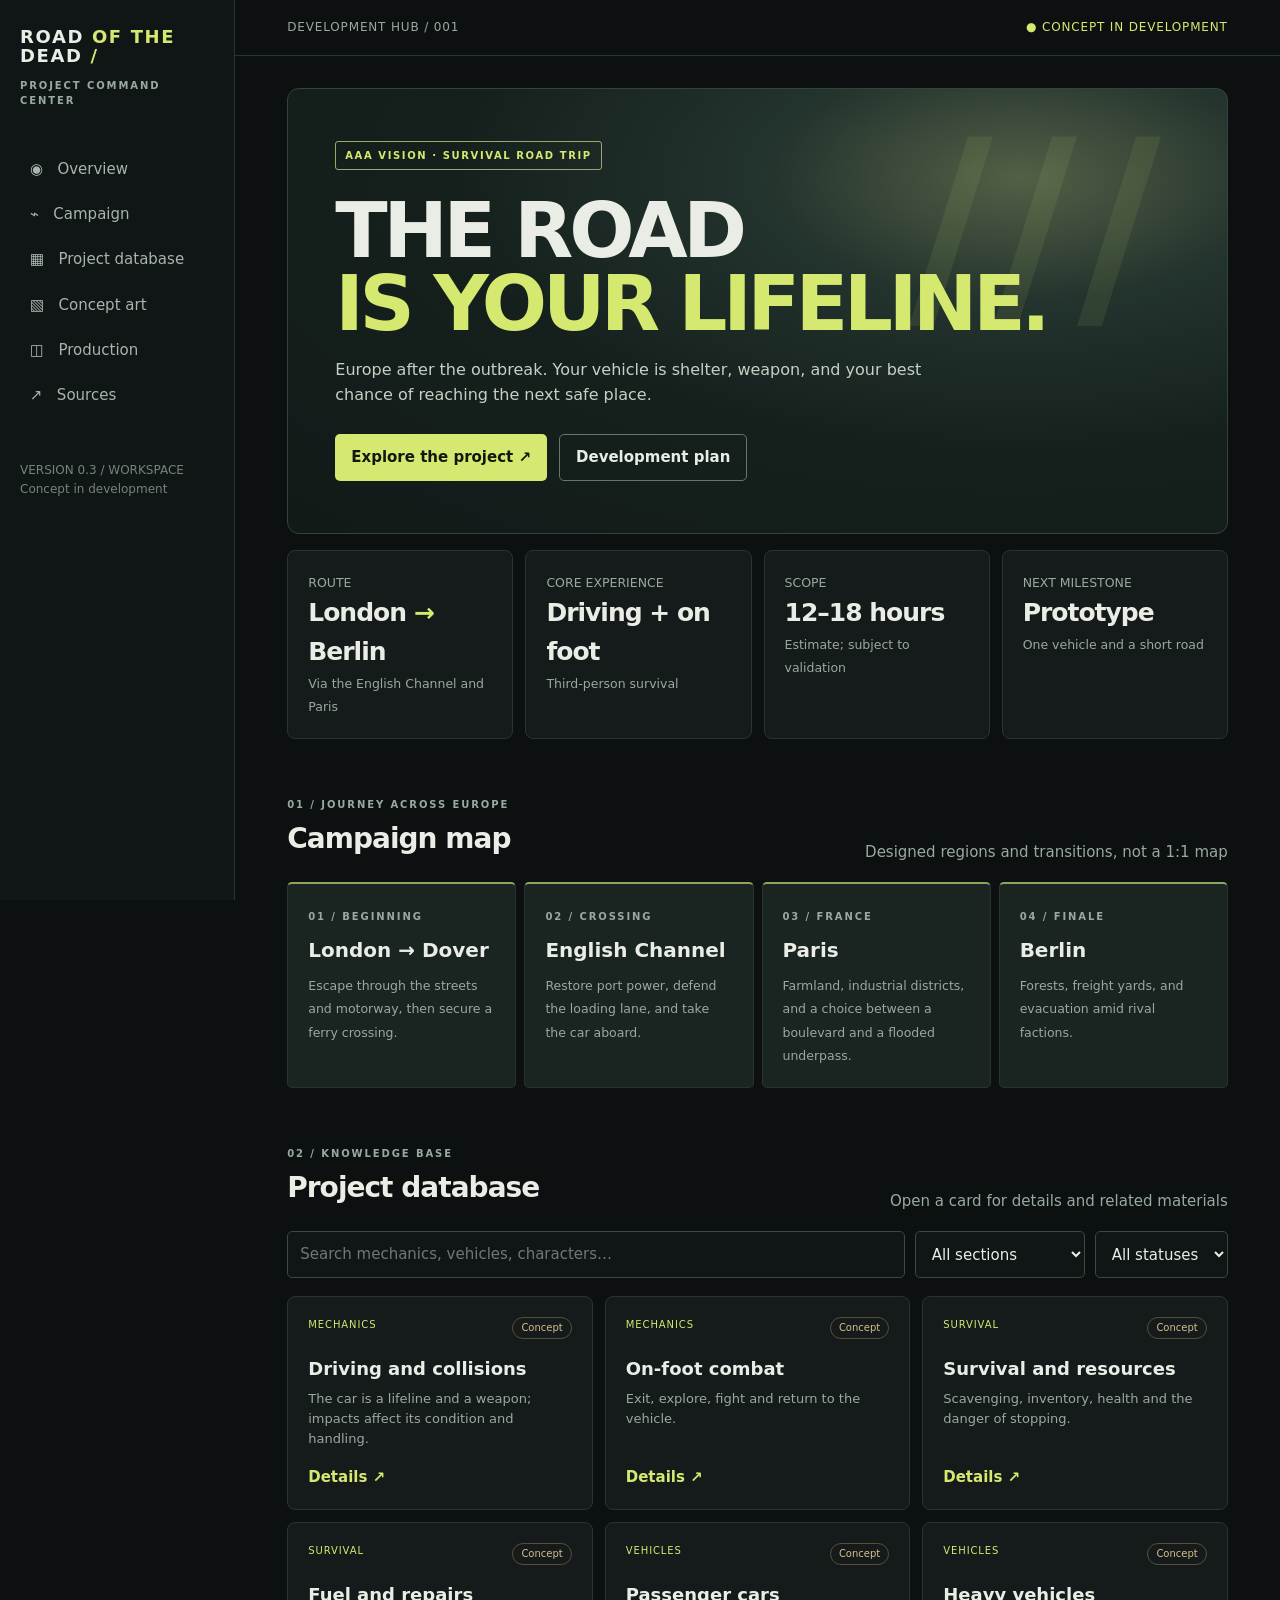
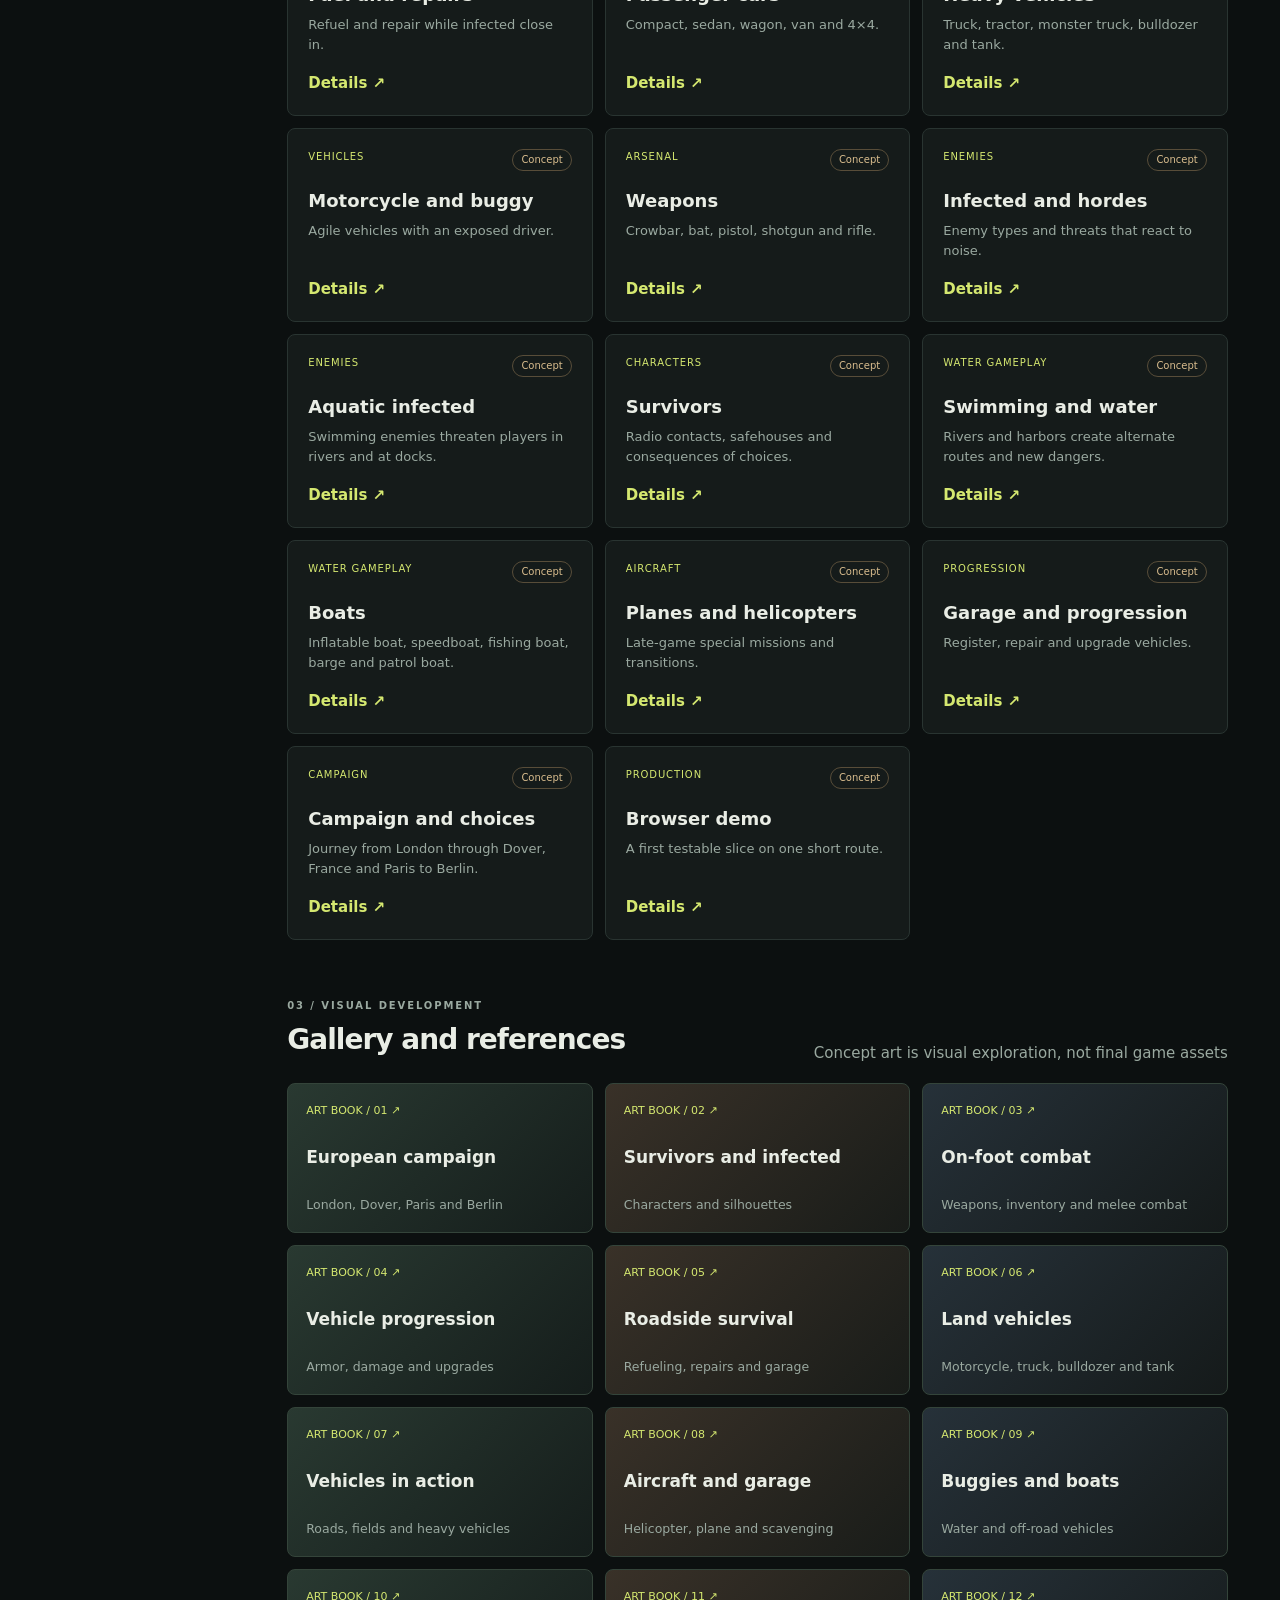
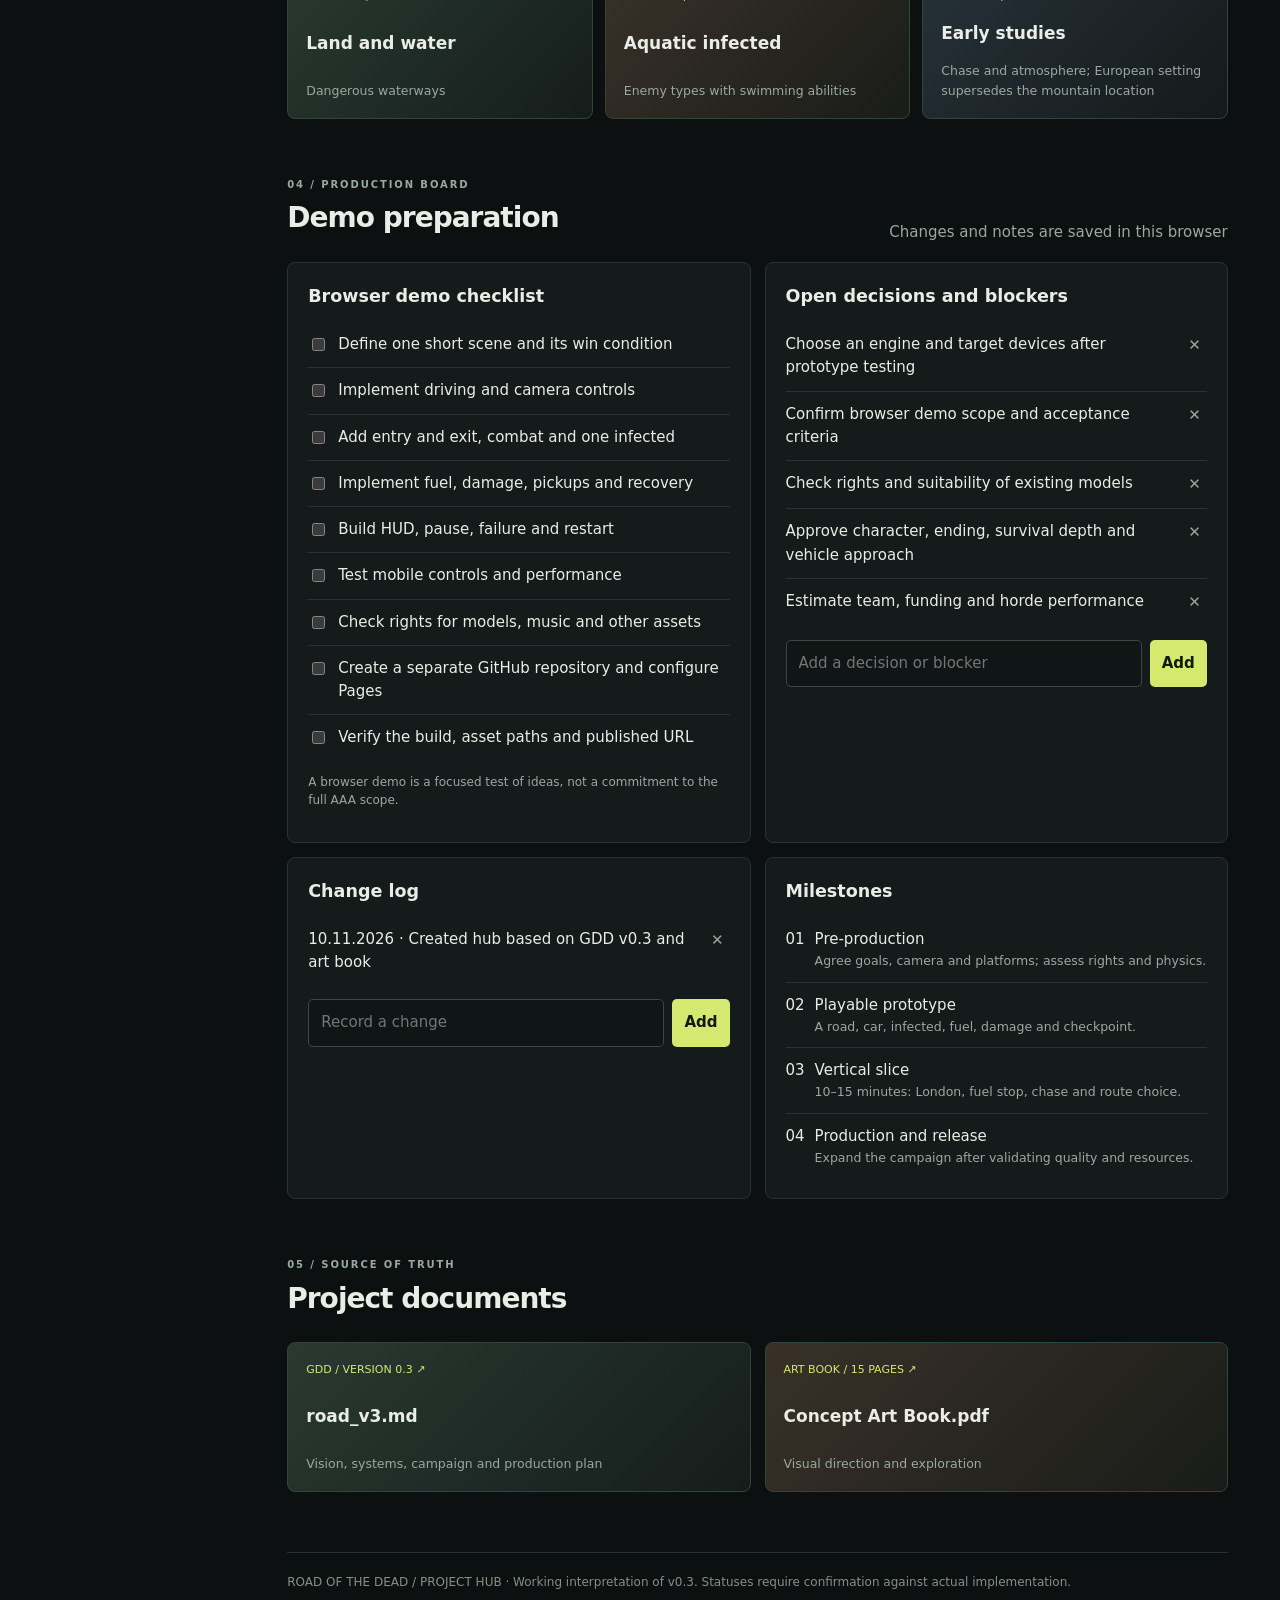
==== index.html @ eae1d7c4 "Add Road of the Dead project hub" ====
<!DOCTYPE html><html lang="en"><head><meta charset="UTF-8"><meta name="viewport" content="width=device-width,initial-scale=1"><title>Road of the Dead — Project Hub</title><meta name="description" content="Road of the Dead development workspace"><style>
:root{color-scheme:dark;--bg:#0c1010;--panel:#151b1a;--line:#293431;--muted:#9aa9a0;--text:#e9ede5;--acid:#d5e870;--orange:#e78f5a}*{box-sizing:border-box}html{scroll-behavior:smooth}body{margin:0;background:var(--bg);color:var(--text);font:15px/1.55 system-ui,-apple-system,sans-serif}button,input,select{font:inherit}button,a{cursor:pointer}a{color:inherit}aside{position:fixed;top:0;left:0;width:235px;height:100vh;padding:28px 20px;background:#101615;border-right:1px solid var(--line);overflow:auto}.brand{font-weight:900;letter-spacing:.09em;line-height:1.05;font-size:18px}.brand span{color:var(--acid)}.eyebrow{font-size:10px;letter-spacing:.19em;text-transform:uppercase;color:var(--muted);font-weight:800}.nav{display:grid;gap:4px;margin-top:40px}.nav a{text-decoration:none;color:#a8b4ad;padding:9px 10px;border-radius:7px}.nav a:hover,.nav a.active{color:var(--acid);background:#202922}.side-foot{margin-top:45px;color:#75847b;font-size:12px}.main{margin-left:235px;max-width:1700px}.top{padding:18px 5%;border-bottom:1px solid var(--line);display:flex;justify-content:space-between;align-items:center;color:var(--muted);font-size:12px;letter-spacing:.07em}.live{color:var(--acid)}.wrap{padding:32px 5% 80px}.hero{position:relative;overflow:hidden;border:1px solid #35443a;background:radial-gradient(ellipse at 78% 20%,#526046 0%,#23332d 25%,#15201d 55%,#121a18 100%);padding:52px 5%;min-height:330px;border-radius:12px}.hero:after{content:'///';position:absolute;right:7%;top:5%;color:#d5e87016;font-size:230px;font-weight:900;line-height:1}.hero>*{position:relative;z-index:1}.tag{display:inline-block;border:1px solid #98aa6b;color:var(--acid);border-radius:3px;font-size:10px;letter-spacing:.16em;padding:6px 9px;font-weight:800}.hero h1{font-size:clamp(43px,6vw,82px);line-height:.95;letter-spacing:-.055em;margin:25px 0 17px;max-width:750px}.hero h1 span{color:var(--acid)}.hero p{max-width:610px;color:#c6d0c4;font-size:16px}.hero-actions{display:flex;gap:12px;flex-wrap:wrap;margin-top:26px}.btn{display:inline-flex;align-items:center;justify-content:center;background:var(--acid);color:#11180e;border:0;border-radius:5px;padding:11px 16px;text-decoration:none;font-weight:800}.btn.secondary{background:transparent;color:var(--text);border:1px solid #687569}.section{margin-top:58px;scroll-margin-top:20px}.heading{display:flex;justify-content:space-between;align-items:end;gap:15px;margin-bottom:18px}.heading h2{font-size:28px;letter-spacing:-.035em;margin:4px 0}.heading p{color:var(--muted);margin:0}.stats,.grid{display:grid;grid-template-columns:repeat(4,1fr);gap:12px}.stat,.card,.panel{background:var(--panel);border:1px solid var(--line);border-radius:8px;padding:20px}.stat strong{display:block;font-size:25px;letter-spacing:-.04em}.stat small,.sub{color:var(--muted)}.stat strong em{font-style:normal;color:var(--acid)}.route{display:grid;grid-template-columns:repeat(4,1fr);gap:8px}.stop{padding:20px;background:#1a2420;border:1px solid var(--line);border-top:2px solid #91a45e;border-radius:5px}.stop b{display:block;font-size:20px;margin:8px 0}.stop small{color:var(--muted)}.filters{display:flex;gap:10px;flex-wrap:wrap;margin:18px 0}.filters input,.filters select,.entry input{background:#101615;color:var(--text);border:1px solid #3b4940;border-radius:5px;padding:11px 12px}.filters input{flex:1;min-width:190px}.grid{grid-template-columns:repeat(3,1fr)}.card{display:flex;flex-direction:column;min-height:190px;transition:.2s}.card:hover{border-color:#899b63;transform:translateY(-2px)}.card-top{display:flex;justify-content:space-between;gap:8px}.chip{font-size:10px;text-transform:uppercase;letter-spacing:.09em;color:var(--acid)}.status{font-size:10px;color:#d9bd8e;border:1px solid #584d39;border-radius:20px;padding:2px 8px;white-space:nowrap}.card h3{font-size:18px;margin:16px 0 6px}.card p{color:var(--muted);margin:0 0 17px;font-size:13px}.card button{background:none;color:var(--acid);text-align:left;border:0;padding:0;margin-top:auto;font-weight:700}.two{display:grid;grid-template-columns:1fr 1fr;gap:14px}.panel h3{margin:0 0 12px}.item{padding:11px 0;border-bottom:1px solid var(--line);display:flex;gap:10px;align-items:flex-start}.item:last-child{border-bottom:0}.item input{accent-color:var(--acid);margin-top:5px}.item label{flex:1}.item small{display:block;color:var(--muted)}.entry{display:flex;gap:8px;margin-top:14px}.entry input{flex:1;min-width:0}.entry button{padding:8px 12px}.artgrid{display:grid;grid-template-columns:repeat(3,1fr);gap:12px}.art{display:flex;min-height:150px;flex-direction:column;justify-content:space-between;text-decoration:none;border:1px solid #34443a;border-radius:8px;padding:18px;background:linear-gradient(135deg,#293931,#151d1b)}.art:nth-child(3n+2){background:linear-gradient(135deg,#393128,#191c19)}.art:nth-child(3n){background:linear-gradient(135deg,#263139,#151a1a)}.art span{font-size:11px;color:var(--acid)}.art b{font-size:17px}.art small{color:var(--muted)}dialog{background:#18201d;color:var(--text);border:1px solid #536353;border-radius:10px;max-width:620px;width:calc(100% - 30px);padding:28px}dialog::backdrop{background:#000b}dialog h2{font-size:28px;margin:10px 0}dialog p{color:#bdc8be}dialog .close{float:right;color:var(--text);background:transparent;border:1px solid #536353;border-radius:5px;padding:5px 10px}.source-link{color:var(--acid)}.note{color:var(--muted);font-size:12px}.empty{color:var(--muted);padding:20px}footer{border-top:1px solid var(--line);margin-top:60px;padding-top:20px;color:#839187;font-size:12px}@media(max-width:1050px){.stats{grid-template-columns:repeat(2,1fr)}.grid,.artgrid{grid-template-columns:repeat(2,1fr)}.route{grid-template-columns:repeat(2,1fr)}}@media(max-width:700px){aside{position:static;width:auto;height:auto;padding:16px;border-bottom:1px solid var(--line)}.brand{font-size:15px}.nav{display:flex;overflow:auto;margin:15px 0 0;gap:4px}.nav a{white-space:nowrap;font-size:12px;padding:6px}.side-foot{display:none}.main{margin:0}.top{padding:12px 5%}.wrap{padding-top:18px}.hero{padding:35px 24px;min-height:0}.hero h1{font-size:46px}.hero:after{font-size:140px}.section{margin-top:40px}.grid,.two,.artgrid{grid-template-columns:1fr}.heading{align-items:start;flex-direction:column}.route{grid-template-columns:1fr 1fr}.stat{padding:15px}}
</style></head><body><aside><div class="brand">ROAD <span>OF THE</span><br>DEAD<span> /</span></div><div class="eyebrow" style="margin-top:12px">Project command center</div><nav class="nav"><a href="#overview">◉ &nbsp; Overview</a><a href="#campaign">⌁ &nbsp; Campaign</a><a href="#systems">▦ &nbsp; Project database</a><a href="#gallery">▧ &nbsp; Concept art</a><a href="#production">◫ &nbsp; Production</a><a href="#sources">↗ &nbsp; Sources</a></nav><div class="side-foot">VERSION 0.3 / WORKSPACE<br>Concept in development</div></aside><main class="main"><div class="top"><span>DEVELOPMENT HUB / 001</span><span class="live">● CONCEPT IN DEVELOPMENT</span></div><div class="wrap"><section id="overview" class="hero"><div class="tag">AAA VISION · SURVIVAL ROAD TRIP</div><h1>THE ROAD<br><span>IS YOUR LIFELINE.</span></h1><p>Europe after the outbreak. Your vehicle is shelter, weapon, and your best chance of reaching the next safe place.</p><div class="hero-actions"><a class="btn" href="#systems">Explore the project ↗</a><a class="btn secondary" href="#production">Development plan</a></div></section><section class="section" style="margin-top:16px"><div class="stats"><div class="stat"><small>ROUTE</small><strong>London <em>→</em> Berlin</strong><small>Via the English Channel and Paris</small></div><div class="stat"><small>CORE EXPERIENCE</small><strong>Driving + on foot</strong><small>Third-person survival</small></div><div class="stat"><small>SCOPE</small><strong>12–18 hours</strong><small>Estimate; subject to validation</small></div><div class="stat"><small>NEXT MILESTONE</small><strong>Prototype</strong><small>One vehicle and a short road</small></div></div></section><section id="campaign" class="section"><div class="heading"><div><div class="eyebrow">01 / JOURNEY ACROSS EUROPE</div><h2>Campaign map</h2></div><p>Designed regions and transitions, not a 1:1 map</p></div><div class="route"><div class="stop"><span class="eyebrow">01 / Beginning</span><b>London → Dover</b><small>Escape through the streets and motorway, then secure a ferry crossing.</small></div><div class="stop"><span class="eyebrow">02 / Crossing</span><b>English Channel</b><small>Restore port power, defend the loading lane, and take the car aboard.</small></div><div class="stop"><span class="eyebrow">03 / France</span><b>Paris</b><small>Farmland, industrial districts, and a choice between a boulevard and a flooded underpass.</small></div><div class="stop"><span class="eyebrow">04 / Finale</span><b>Berlin</b><small>Forests, freight yards, and evacuation amid rival factions.</small></div></div></section><section id="systems" class="section"><div class="heading"><div><div class="eyebrow">02 / KNOWLEDGE BASE</div><h2>Project database</h2></div><p>Open a card for details and related materials</p></div><div class="filters"><input id="search" aria-label="Search" placeholder="Search mechanics, vehicles, characters…"><select id="filter" aria-label="Filter by section"><option value="">All sections</option></select><select id="statusFilter" aria-label="Filter by status"><option value="">All statuses</option><option>Concept</option><option>Open</option><option>Prototype</option><option>Done</option></select></div><div id="cards" class="grid"></div></section><section id="gallery" class="section"><div class="heading"><div><div class="eyebrow">03 / VISUAL DEVELOPMENT</div><h2>Gallery and references</h2></div><p>Concept art is visual exploration, not final game assets</p></div><div id="arts" class="artgrid"></div></section><section id="production" class="section"><div class="heading"><div><div class="eyebrow">04 / PRODUCTION BOARD</div><h2>Demo preparation</h2></div><p>Changes and notes are saved in this browser</p></div><div class="two"><div class="panel"><h3>Browser demo checklist</h3><div id="checklist"></div><p class="note">A browser demo is a focused test of ideas, not a commitment to the full AAA scope.</p></div><div class="panel"><h3>Open decisions and blockers</h3><div id="issues"></div><form class="entry" id="issueForm"><input id="issueInput" placeholder="Add a decision or blocker" required><button class="btn">Add</button></form></div><div class="panel"><h3>Change log</h3><div id="log"></div><form class="entry" id="logForm"><input id="logInput" placeholder="Record a change" required><button class="btn">Add</button></form></div><div class="panel"><h3>Milestones</h3><div class="item"><span>01</span><label>Pre-production<small>Agree goals, camera and platforms; assess rights and physics.</small></label></div><div class="item"><span>02</span><label>Playable prototype<small>A road, car, infected, fuel, damage and checkpoint.</small></label></div><div class="item"><span>03</span><label>Vertical slice<small>10–15 minutes: London, fuel stop, chase and route choice.</small></label></div><div class="item"><span>04</span><label>Production and release<small>Expand the campaign after validating quality and resources.</small></label></div></div></div></section><section id="sources" class="section"><div class="heading"><div><div class="eyebrow">05 / SOURCE OF TRUTH</div><h2>Project documents</h2></div></div><div class="two"><a class="art" href="docs/road_v3.md" target="_blank" rel="noopener"><span>GDD / VERSION 0.3 ↗</span><b>road_v3.md</b><small>Vision, systems, campaign and production plan</small></a><a class="art" href="docs/Concept_Art_Book.pdf" target="_blank" rel="noopener"><span>ART BOOK / 15 PAGES ↗</span><b>Concept Art Book.pdf</b><small>Visual direction and exploration</small></a></div></section><footer>ROAD OF THE DEAD / PROJECT HUB · Working interpretation of v0.3. Statuses require confirmation against actual implementation.</footer></div></main><dialog id="modal"><button class="close" aria-label="Close">✕</button><div id="detail"></div></dialog><script>
const gdd='docs/road_v3.md',pdf='docs/Concept_Art_Book.pdf';
const art=[['European campaign','London, Dover, Paris and Berlin','art/concept-01.png',1],['Survivors and infected','Characters and silhouettes','art/concept-02.png',2],['On-foot combat','Weapons, inventory and melee combat','art/concept-03.png',3],['Vehicle progression','Armor, damage and upgrades','art/concept-04.png',4],['Roadside survival','Refueling, repairs and garage','art/concept-05.png',5],['Land vehicles','Motorcycle, truck, bulldozer and tank','art/concept-06.png',6],['Vehicles in action','Roads, fields and heavy vehicles','art/concept-07.png',7],['Aircraft and garage','Helicopter, plane and scavenging','art/concept-08.png',8],['Buggies and boats','Water and off-road vehicles','art/concept-09.png',9],['Land and water','Dangerous waterways','art/concept-10.png',10],['Aquatic infected','Enemy types with swimming abilities','art/concept-11.png',11],['Early studies','Chase and atmosphere; European setting supersedes the mountain location','art/concept-12.png',12]];
const data=[
['Driving and collisions','Mechanics','The car is a lifeline and a weapon; impacts affect its condition and handling.','An external chase camera follows the vehicle. Players choose to evade, collide or stop; damage should be readable and allow recovery.',4],
['On-foot combat','Mechanics','Exit, explore, fight and return to the vehicle.','Melee and firearms combine with stealth and noise management. Entering and exiting should work safely near obstacles.',3],
['Survival and resources','Survival','Scavenging, inventory, health and the danger of stopping.','Resources create pressure without dead ends: find a fuel can, siphon a vehicle, or push the car where terrain permits.',5],
['Fuel and repairs','Survival','Refuel and repair while infected close in.','Refueling can be interrupted. Engine, radiator and wheel condition affect the journey; costs and timing need playtesting.',5],
['Passenger cars','Vehicles','Compact, sedan, wagon, van and 4×4.','Classes differ in consumption, durability, cargo and handling. Fictional brands or licensed models are proposed.',4],
['Heavy vehicles','Vehicles','Truck, tractor, monster truck, bulldozer and tank.','Heavy vehicles clear routes but consume fuel and attract attention. Availability and balance remain to be tested.',6],
['Motorcycle and buggy','Vehicles','Agile vehicles with an exposed driver.','Motorcycles slip between wrecks; buggies excel off-road. Both offer limited protection and cargo, with rollover risk.',9],
['Weapons','Arsenal','Crowbar, bat, pistol, shotgun and rifle.','Melee and ranged weapons create tactical choices around noise, ammunition and reload time; values are unconfirmed.',3],
['Infected and hordes','Enemies','Enemy types and threats that react to noise.','Variants including screamers change the pressure on players. Hordes need performance budgets and readable warnings.',2],
['Aquatic infected','Enemies','Swimming enemies threaten players in rivers and at docks.','Aquatic variants affect crossings, boarding and landing choices. Behavior and balance need testing.',11],
['Survivors','Characters','Radio contacts, safehouses and consequences of choices.','Working characters include Alex Morgan, Camille Moreau, Samira Khan and Jonas Weber. Names and stories await approval; combat companions are a stretch goal.',2],
['Swimming and water','Water gameplay','Rivers and harbors create alternate routes and new dangers.','Land-to-water transitions require valid access points. Infected and limited supplies make water travel risky.',10],
['Boats','Water gameplay','Inflatable boat, speedboat, fishing boat, barge and patrol boat.','Boats track hull, engine and fuel condition; docking requires suitable locations, and infected may board.',9],
['Planes and helicopters','Aircraft','Late-game special missions and transitions.','Simplified controls, defined flight corridors, fuel and damage. Planes need runways; helicopters need landing zones. Free continent-wide flight is not planned.',8],
['Garage and progression','Progression','Register, repair and upgrade vehicles.','Upgrades include armor, storage, tires, cooling and fuel capacity. Heavy vehicles, boats and aircraft need suitable storage.',4],
['Campaign and choices','Campaign','Journey from London through Dover, France and Paris to Berlin.','Choices affect help, resources and the finale. The Channel ferry is a distinct stage; branches and endings remain unapproved.',1],
['Browser demo','Production','A first testable slice on one short route.','Proposed test: driving, entry and exit, one infected, fuel, damage, an objective, restart and mobile controls. Implementation requires separate verification.',5]];
const statuses=JSON.parse(localStorage.getItem('rot-status')||'{}');for (const k in statuses) statuses[k]=({'Концепция':'Concept','Открыто':'Open','Прототип':'Prototype','Готово':'Done'})[statuses[k]]||statuses[k];const save=(k,v)=>localStorage.setItem('rot-'+k,JSON.stringify(v));const filter=document.querySelector('#filter');[...new Set(data.map(x=>x[1]))].forEach(x=>filter.add(new Option(x,x)));function render(){const q=document.querySelector('#search').value.toLowerCase().trim(),f=filter.value,s=document.querySelector('#statusFilter').value;const matches=data.map((x,i)=>({x,i})).filter(({x,i})=>(!f||x[1]===f)&&(!s||(statuses[i]||'Concept')===s)&&x.join(' ').toLowerCase().includes(q));document.querySelector('#cards').innerHTML=matches.length?matches.map(({x,i})=>`<article class="card"><div class="card-top"><span class="chip">${x[1]}</span><span class="status">${statuses[i]||'Concept'}</span></div><h3>${x[0]}</h3><p>${x[2]}</p><button onclick="show(${i})">Details ↗</button></article>`).join(''):'<div class="empty">No results. Try another search or filter.</div>'}function show(i){let x=data[i],a=art.find(t=>t[3]===x[4]);document.querySelector('#detail').innerHTML=`<span class="chip">${x[1]} / CARD</span><h2>${x[0]}</h2><p>${x[3]}</p><label>Readiness status <select id="changeStatus" style="margin:10px;background:#111;color:white;padding:8px;border:1px solid #536353;border-radius:5px">${['Concept','Open','Prototype','Done'].map(s=>`<option ${s===(statuses[i]||'Concept')?'selected':''}>${s}</option>`).join('')}</select></label><p class="note">Status is set manually and saved only in this browser.</p><p><a class="source-link" href="${gdd}" target="_blank">Design document ↗</a> · <a class="source-link" href="${pdf}#page=${x[4]}" target="_blank">Art book, page ${x[4]} ↗</a>${a?` · <a class="source-link" target="_blank" href="${a[2]}">Related art ↗</a>`:''}</p>`;document.querySelector('#changeStatus').onchange=e=>{statuses[i]=e.target.value;save('status',statuses);render()};document.querySelector('#modal').showModal()};document.querySelector('.close').onclick=()=>document.querySelector('#modal').close();document.querySelector('#modal').onclick=e=>{if(e.target===e.currentTarget)e.currentTarget.close()};document.querySelector('#search').oninput=render;filter.onchange=render;document.querySelector('#statusFilter').onchange=render;render();document.querySelector('#arts').innerHTML=art.map(a=>`<a class="art" target="_blank" rel="noopener" href="${a[2]}"><span>ART BOOK / ${String(a[3]).padStart(2,'0')} ↗</span><b>${a[0]}</b><small>${a[1]}</small></a>`).join('');
const defaults=['Define one short scene and its win condition','Implement driving and camera controls','Add entry and exit, combat and one infected','Implement fuel, damage, pickups and recovery','Build HUD, pause, failure and restart','Test mobile controls and performance','Check rights for models, music and other assets','Create a separate GitHub repository and configure Pages','Verify the build, asset paths and published URL'];let checks=JSON.parse(localStorage.getItem('rot-checks')||'[]');document.querySelector('#checklist').innerHTML=defaults.map((x,i)=>`<div class="item"><input type="checkbox" id="c${i}" ${checks[i]?'checked':''}><label for="c${i}">${x}</label></div>`).join('');document.querySelectorAll('#checklist input').forEach((e,i)=>e.onchange=()=>{checks[i]=e.checked;save('checks',checks)});
let issues=JSON.parse(localStorage.getItem('rot-issues')||'null')||['Choose an engine and target devices after prototype testing','Confirm browser demo scope and acceptance criteria','Check rights and suitability of existing models','Approve character, ending, survival depth and vehicle approach','Estimate team, funding and horde performance'];let logs=JSON.parse(localStorage.getItem('rot-log')||'null')||['10.11.2026 · Created hub based on GDD v0.3 and art book'];function escapeHtml(s){return s.replace(/[&<>"']/g,c=>({'&':'&amp;','<':'&lt;','>':'&gt;','"':'&quot;',"'":'&#39;'}[c]))}function list(id,arr){document.querySelector('#'+id).innerHTML=arr.map((x,i)=>`<div class="item"><label>${escapeHtml(x)}</label><button aria-label="Delete entry" style="background:none;color:#9aa9a0;border:0" onclick="removeItem('${id}',${i})">✕</button></div>`).join('')||'<p class="note">No entries yet.</p>'}function removeItem(id,i){let a=id==='issues'?issues:logs;a.splice(i,1);save(id==='issues'?'issues':'log',a);list(id,a)}list('issues',issues);list('log',logs);document.querySelector('#issueForm').onsubmit=e=>{e.preventDefault();issues.unshift(document.querySelector('#issueInput').value);save('issues',issues);list('issues',issues);e.target.reset()};document.querySelector('#logForm').onsubmit=e=>{e.preventDefault();logs.unshift(new Date().toLocaleDateString('en-GB')+' · '+document.querySelector('#logInput').value);save('log',logs);list('log',logs);e.target.reset()};
</script></body></html>
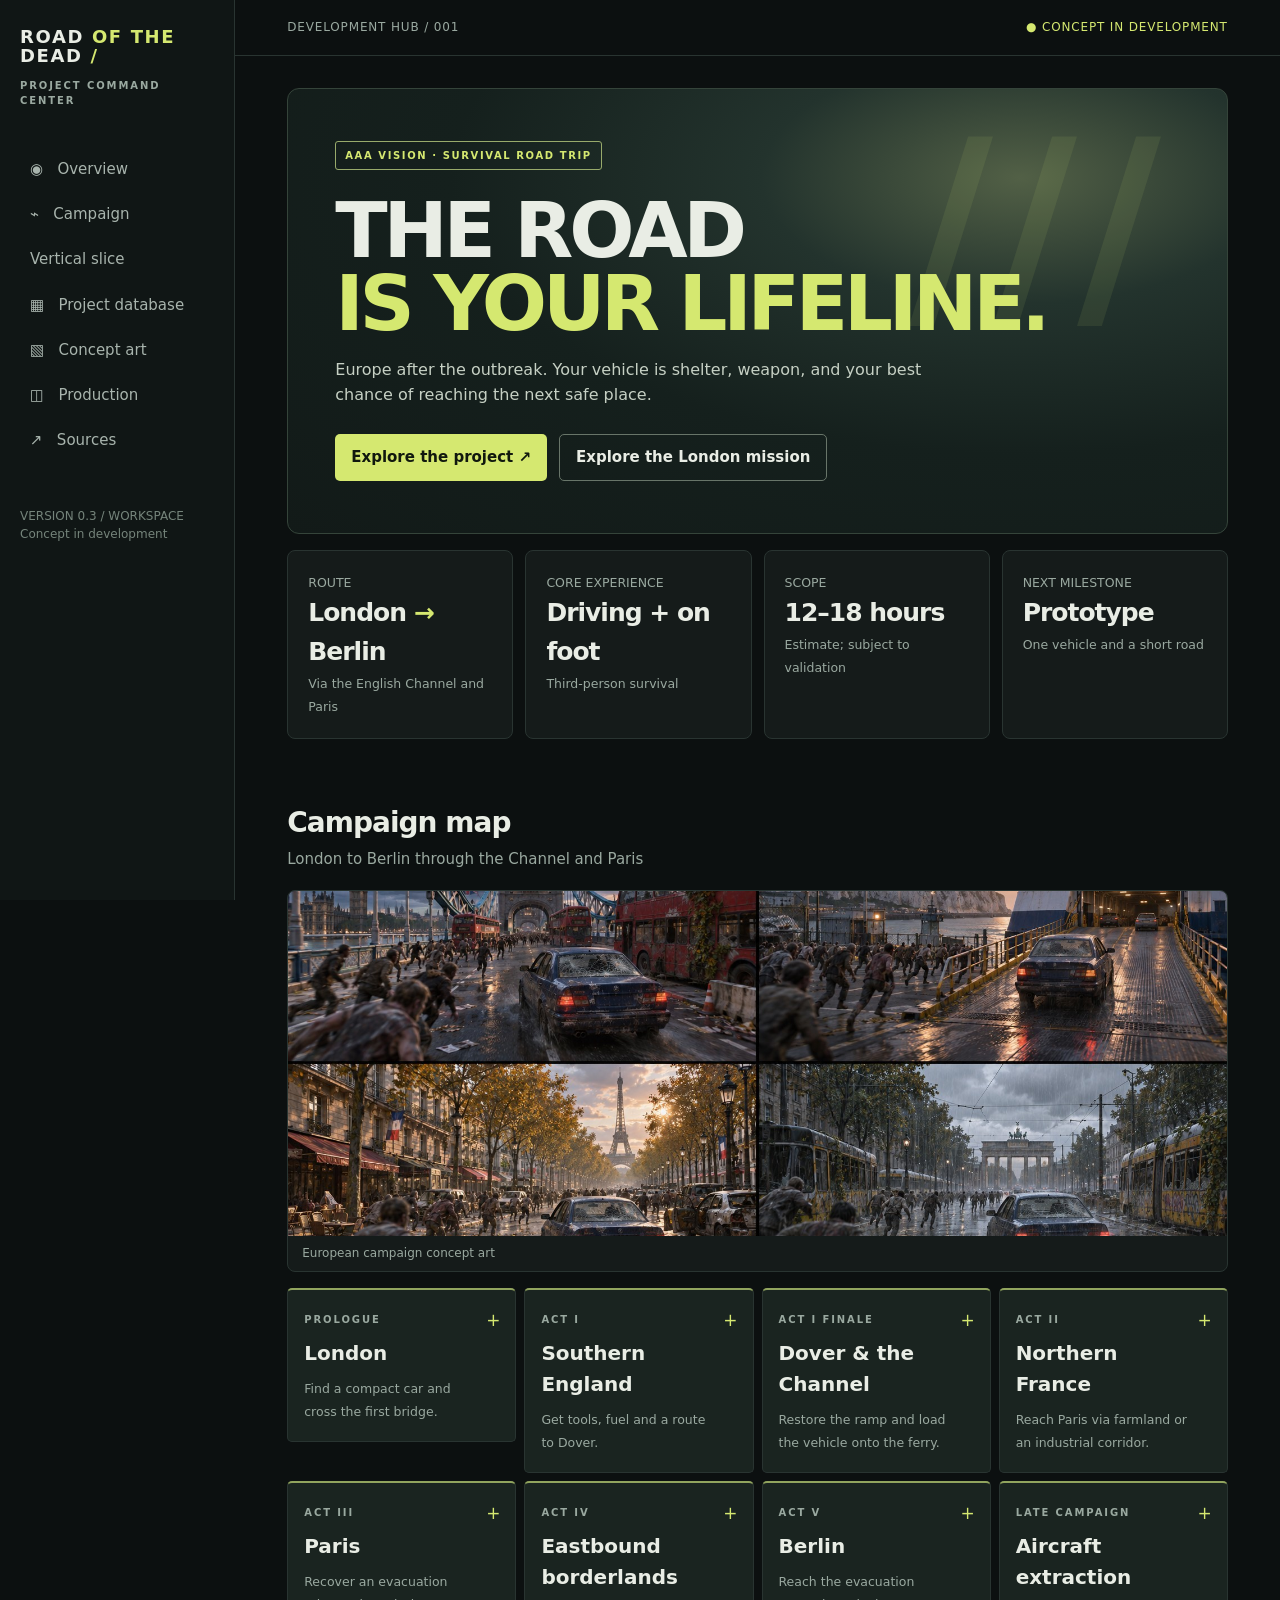
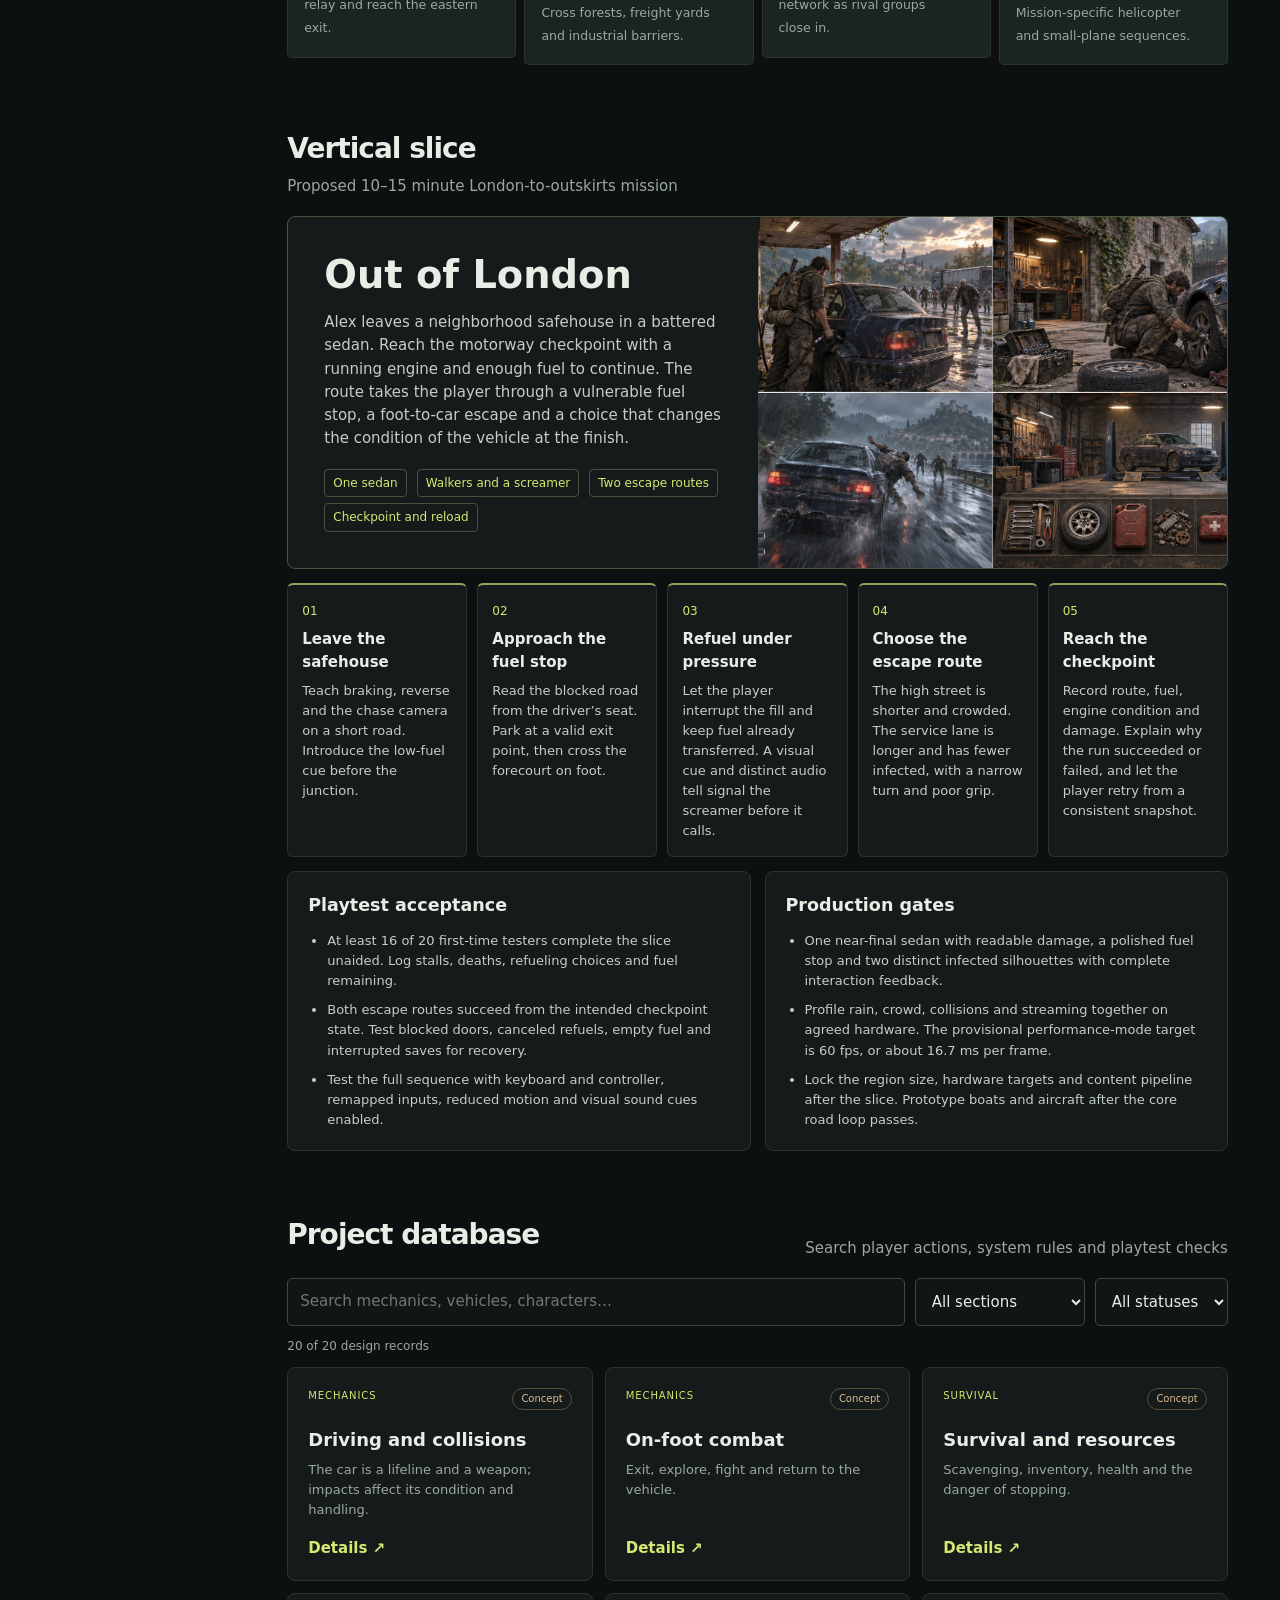
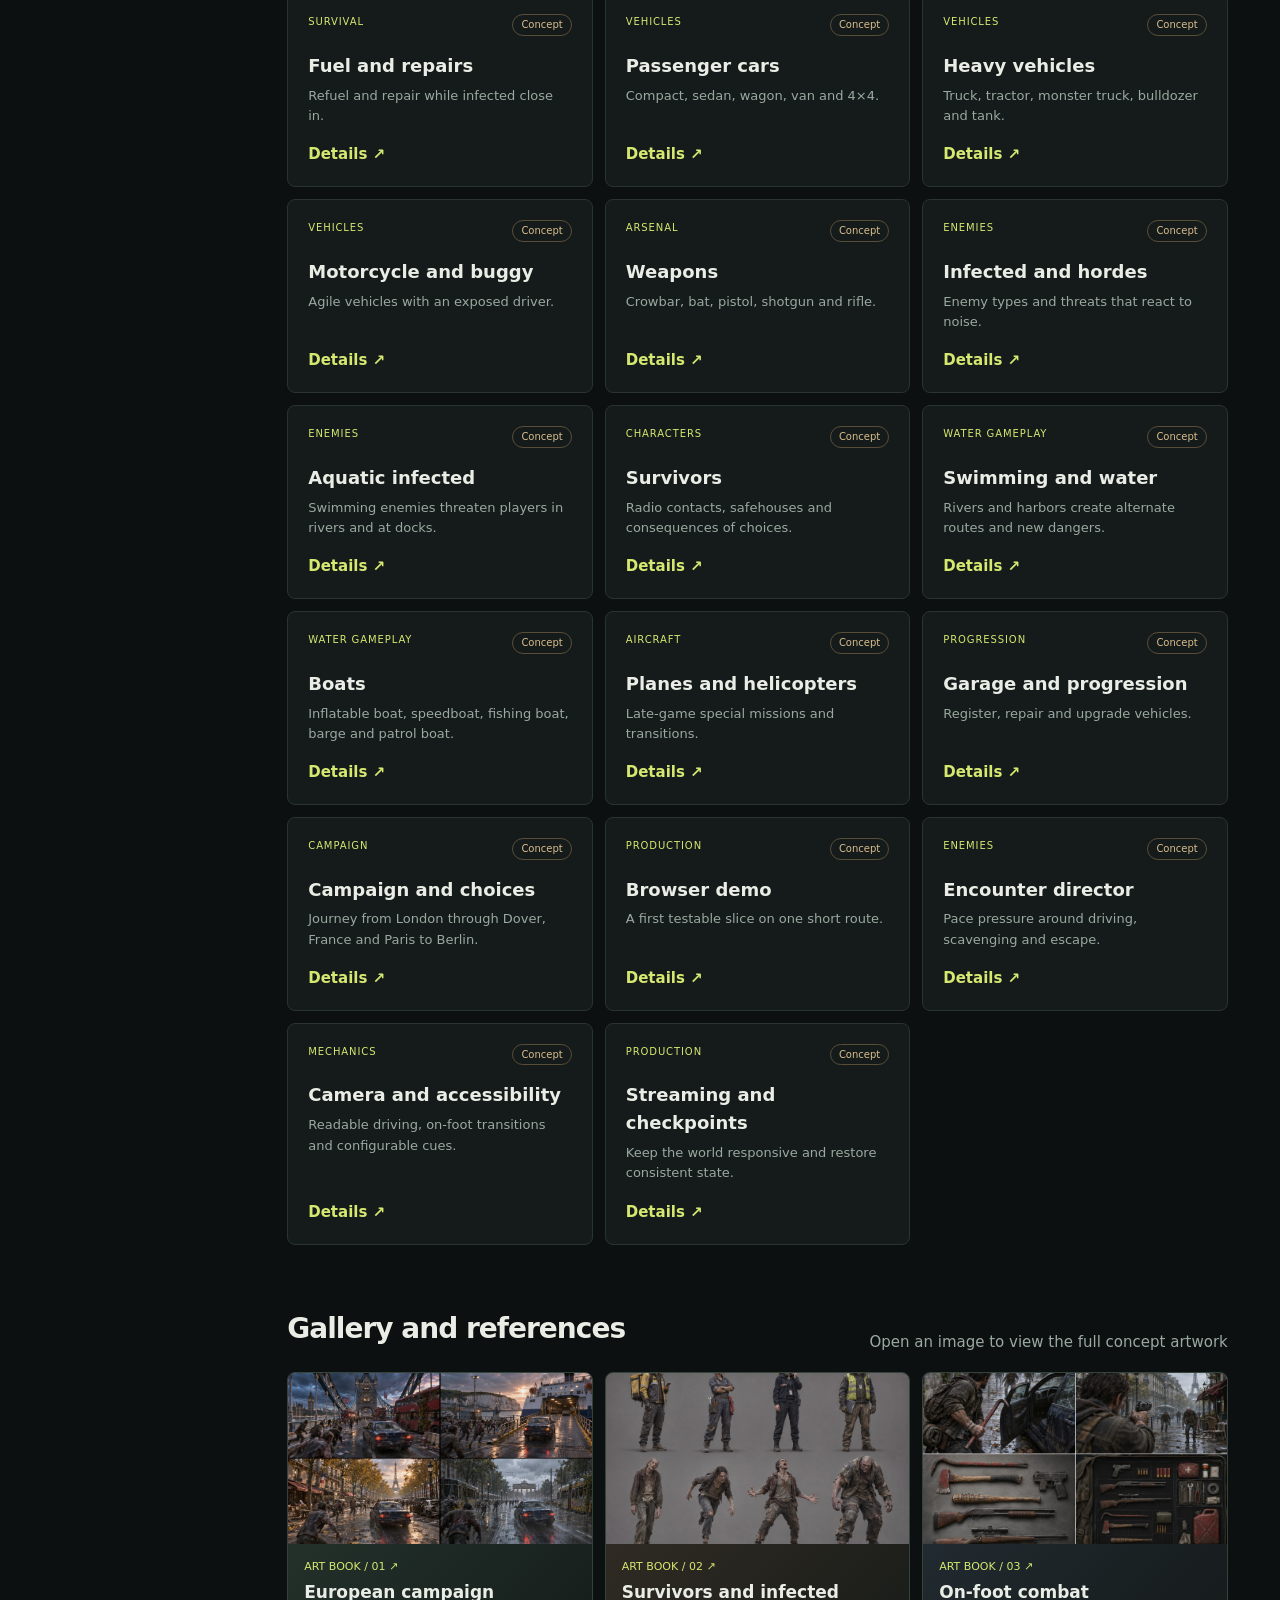
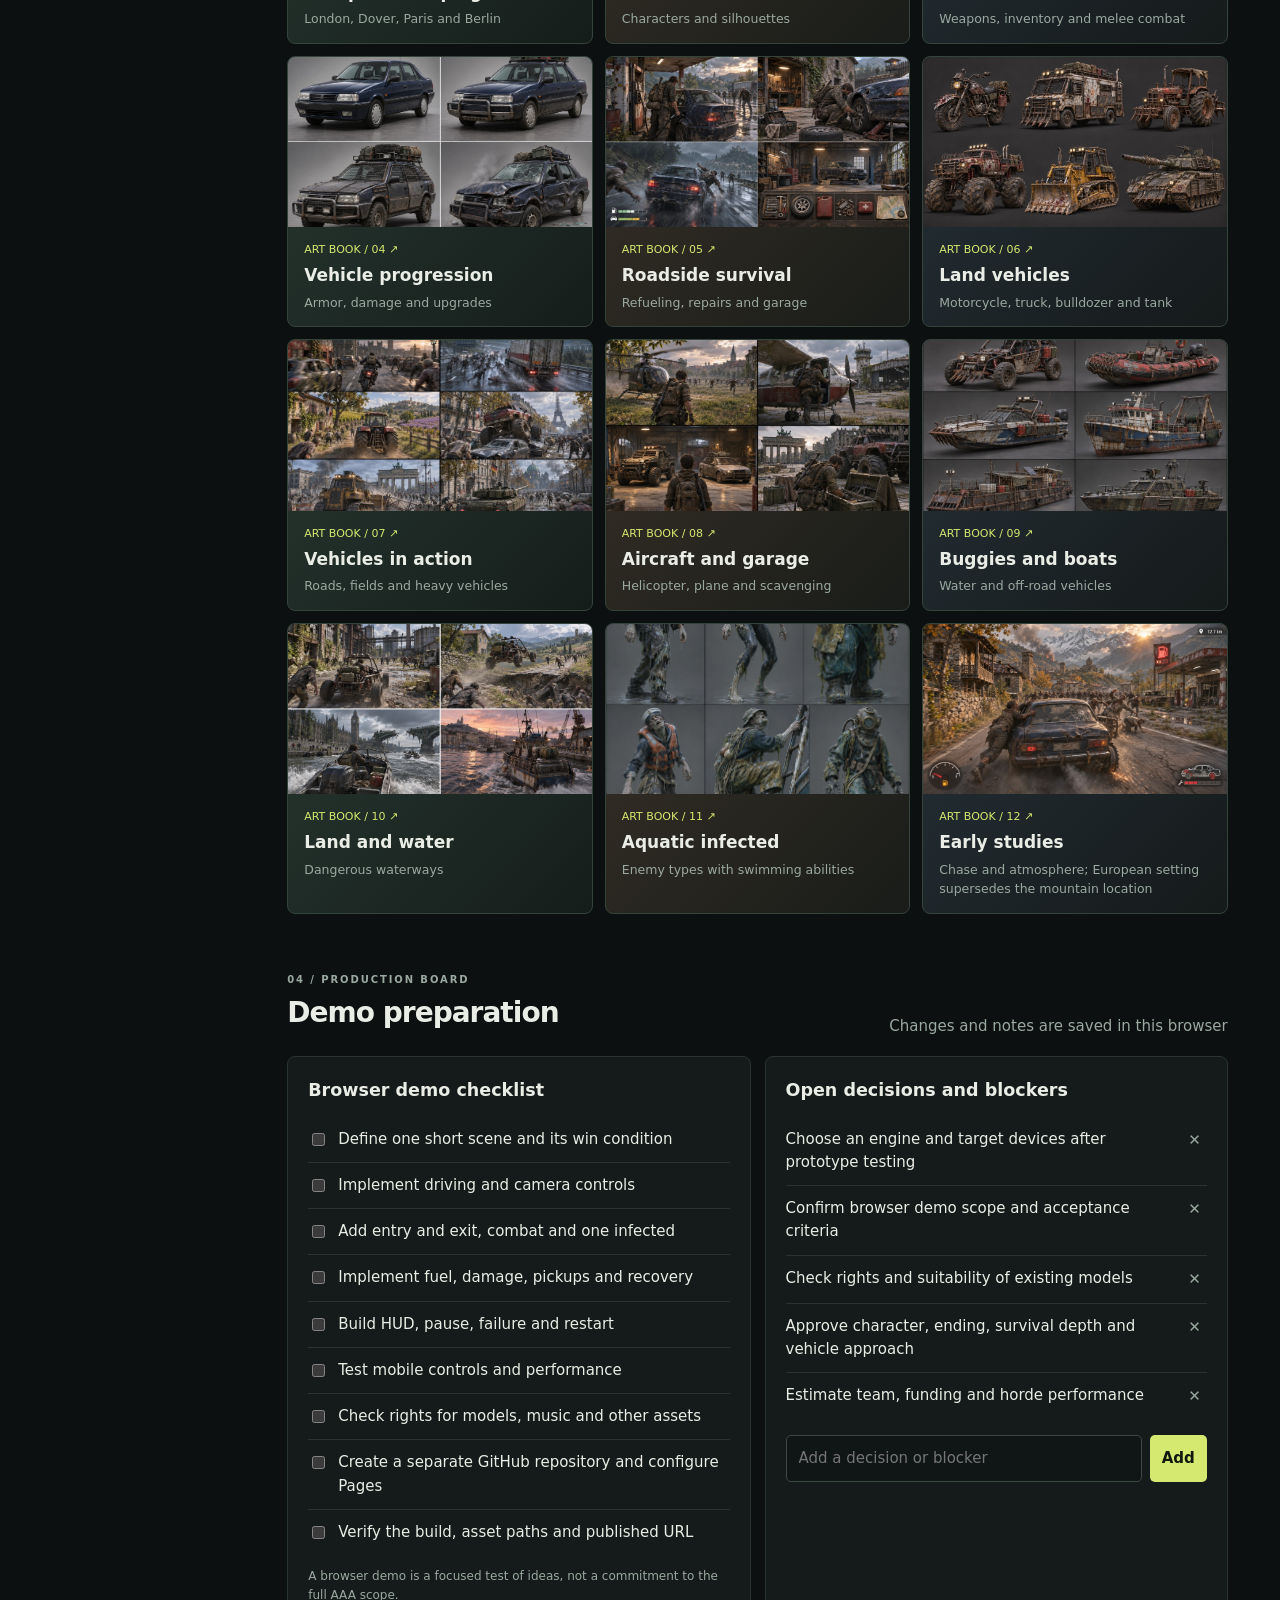
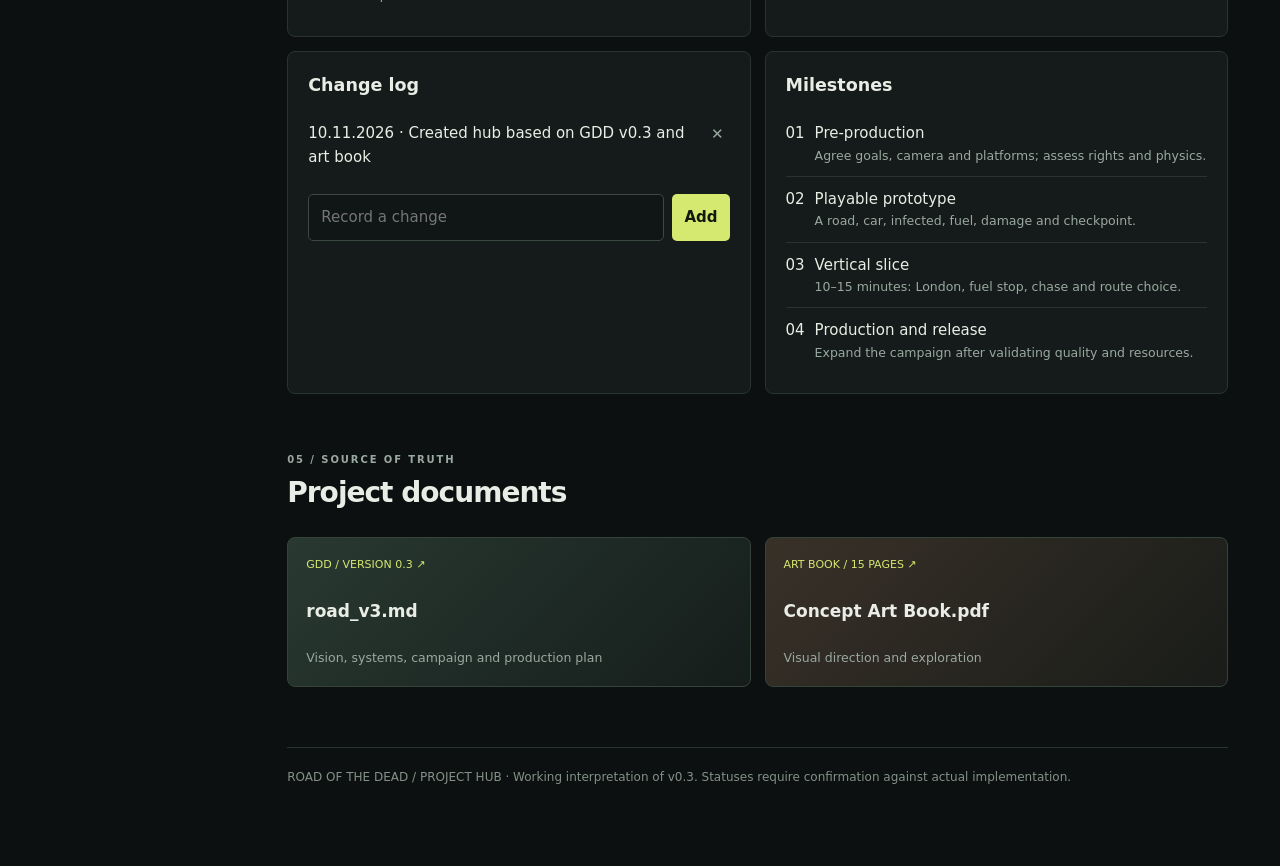
==== commit 87791657: "Expand Road of the Dead AAA campaign and gameplay design" ====
--- a/index.html
+++ b/index.html
@@ -1,8 +1,175 @@
 <!DOCTYPE html><html lang="en"><head><meta charset="UTF-8"><meta name="viewport" content="width=device-width,initial-scale=1"><title>Road of the Dead — Project Hub</title><meta name="description" content="Road of the Dead development workspace"><style>
 :root{color-scheme:dark;--bg:#0c1010;--panel:#151b1a;--line:#293431;--muted:#9aa9a0;--text:#e9ede5;--acid:#d5e870;--orange:#e78f5a}*{box-sizing:border-box}html{scroll-behavior:smooth}body{margin:0;background:var(--bg);color:var(--text);font:15px/1.55 system-ui,-apple-system,sans-serif}button,input,select{font:inherit}button,a{cursor:pointer}a{color:inherit}aside{position:fixed;top:0;left:0;width:235px;height:100vh;padding:28px 20px;background:#101615;border-right:1px solid var(--line);overflow:auto}.brand{font-weight:900;letter-spacing:.09em;line-height:1.05;font-size:18px}.brand span{color:var(--acid)}.eyebrow{font-size:10px;letter-spacing:.19em;text-transform:uppercase;color:var(--muted);font-weight:800}.nav{display:grid;gap:4px;margin-top:40px}.nav a{text-decoration:none;color:#a8b4ad;padding:9px 10px;border-radius:7px}.nav a:hover,.nav a.active{color:var(--acid);background:#202922}.side-foot{margin-top:45px;color:#75847b;font-size:12px}.main{margin-left:235px;max-width:1700px}.top{padding:18px 5%;border-bottom:1px solid var(--line);display:flex;justify-content:space-between;align-items:center;color:var(--muted);font-size:12px;letter-spacing:.07em}.live{color:var(--acid)}.wrap{padding:32px 5% 80px}.hero{position:relative;overflow:hidden;border:1px solid #35443a;background:radial-gradient(ellipse at 78% 20%,#526046 0%,#23332d 25%,#15201d 55%,#121a18 100%);padding:52px 5%;min-height:330px;border-radius:12px}.hero:after{content:'///';position:absolute;right:7%;top:5%;color:#d5e87016;font-size:230px;font-weight:900;line-height:1}.hero>*{position:relative;z-index:1}.tag{display:inline-block;border:1px solid #98aa6b;color:var(--acid);border-radius:3px;font-size:10px;letter-spacing:.16em;padding:6px 9px;font-weight:800}.hero h1{font-size:clamp(43px,6vw,82px);line-height:.95;letter-spacing:-.055em;margin:25px 0 17px;max-width:750px}.hero h1 span{color:var(--acid)}.hero p{max-width:610px;color:#c6d0c4;font-size:16px}.hero-actions{display:flex;gap:12px;flex-wrap:wrap;margin-top:26px}.btn{display:inline-flex;align-items:center;justify-content:center;background:var(--acid);color:#11180e;border:0;border-radius:5px;padding:11px 16px;text-decoration:none;font-weight:800}.btn.secondary{background:transparent;color:var(--text);border:1px solid #687569}.section{margin-top:58px;scroll-margin-top:20px}.heading{display:flex;justify-content:space-between;align-items:end;gap:15px;margin-bottom:18px}.heading h2{font-size:28px;letter-spacing:-.035em;margin:4px 0}.heading p{color:var(--muted);margin:0}.stats,.grid{display:grid;grid-template-columns:repeat(4,1fr);gap:12px}.stat,.card,.panel{background:var(--panel);border:1px solid var(--line);border-radius:8px;padding:20px}.stat strong{display:block;font-size:25px;letter-spacing:-.04em}.stat small,.sub{color:var(--muted)}.stat strong em{font-style:normal;color:var(--acid)}.route{display:grid;grid-template-columns:repeat(4,1fr);gap:8px}.stop{padding:20px;background:#1a2420;border:1px solid var(--line);border-top:2px solid #91a45e;border-radius:5px}.stop b{display:block;font-size:20px;margin:8px 0}.stop small{color:var(--muted)}.filters{display:flex;gap:10px;flex-wrap:wrap;margin:18px 0}.filters input,.filters select,.entry input{background:#101615;color:var(--text);border:1px solid #3b4940;border-radius:5px;padding:11px 12px}.filters input{flex:1;min-width:190px}.grid{grid-template-columns:repeat(3,1fr)}.card{display:flex;flex-direction:column;min-height:190px;transition:.2s}.card:hover{border-color:#899b63;transform:translateY(-2px)}.card-top{display:flex;justify-content:space-between;gap:8px}.chip{font-size:10px;text-transform:uppercase;letter-spacing:.09em;color:var(--acid)}.status{font-size:10px;color:#d9bd8e;border:1px solid #584d39;border-radius:20px;padding:2px 8px;white-space:nowrap}.card h3{font-size:18px;margin:16px 0 6px}.card p{color:var(--muted);margin:0 0 17px;font-size:13px}.card button{background:none;color:var(--acid);text-align:left;border:0;padding:0;margin-top:auto;font-weight:700}.two{display:grid;grid-template-columns:1fr 1fr;gap:14px}.panel h3{margin:0 0 12px}.item{padding:11px 0;border-bottom:1px solid var(--line);display:flex;gap:10px;align-items:flex-start}.item:last-child{border-bottom:0}.item input{accent-color:var(--acid);margin-top:5px}.item label{flex:1}.item small{display:block;color:var(--muted)}.entry{display:flex;gap:8px;margin-top:14px}.entry input{flex:1;min-width:0}.entry button{padding:8px 12px}.artgrid{display:grid;grid-template-columns:repeat(3,1fr);gap:12px}.art{display:flex;min-height:150px;flex-direction:column;justify-content:space-between;text-decoration:none;border:1px solid #34443a;border-radius:8px;padding:18px;background:linear-gradient(135deg,#293931,#151d1b)}.art:nth-child(3n+2){background:linear-gradient(135deg,#393128,#191c19)}.art:nth-child(3n){background:linear-gradient(135deg,#263139,#151a1a)}.art span{font-size:11px;color:var(--acid)}.art b{font-size:17px}.art small{color:var(--muted)}dialog{background:#18201d;color:var(--text);border:1px solid #536353;border-radius:10px;max-width:620px;width:calc(100% - 30px);padding:28px}dialog::backdrop{background:#000b}dialog h2{font-size:28px;margin:10px 0}dialog p{color:#bdc8be}dialog .close{float:right;color:var(--text);background:transparent;border:1px solid #536353;border-radius:5px;padding:5px 10px}.source-link{color:var(--acid)}.note{color:var(--muted);font-size:12px}.empty{color:var(--muted);padding:20px}footer{border-top:1px solid var(--line);margin-top:60px;padding-top:20px;color:#839187;font-size:12px}@media(max-width:1050px){.stats{grid-template-columns:repeat(2,1fr)}.grid,.artgrid{grid-template-columns:repeat(2,1fr)}.route{grid-template-columns:repeat(2,1fr)}}@media(max-width:700px){aside{position:static;width:auto;height:auto;padding:16px;border-bottom:1px solid var(--line)}.brand{font-size:15px}.nav{display:flex;overflow:auto;margin:15px 0 0;gap:4px}.nav a{white-space:nowrap;font-size:12px;padding:6px}.side-foot{display:none}.main{margin:0}.top{padding:12px 5%}.wrap{padding-top:18px}.hero{padding:35px 24px;min-height:0}.hero h1{font-size:46px}.hero:after{font-size:140px}.section{margin-top:40px}.grid,.two,.artgrid{grid-template-columns:1fr}.heading{align-items:start;flex-direction:column}.route{grid-template-columns:1fr 1fr}.stat{padding:15px}}
-</style></head><body><aside><div class="brand">ROAD <span>OF THE</span><br>DEAD<span> /</span></div><div class="eyebrow" style="margin-top:12px">Project command center</div><nav class="nav"><a href="#overview">◉ &nbsp; Overview</a><a href="#campaign">⌁ &nbsp; Campaign</a><a href="#systems">▦ &nbsp; Project database</a><a href="#gallery">▧ &nbsp; Concept art</a><a href="#production">◫ &nbsp; Production</a><a href="#sources">↗ &nbsp; Sources</a></nav><div class="side-foot">VERSION 0.3 / WORKSPACE<br>Concept in development</div></aside><main class="main"><div class="top"><span>DEVELOPMENT HUB / 001</span><span class="live">● CONCEPT IN DEVELOPMENT</span></div><div class="wrap"><section id="overview" class="hero"><div class="tag">AAA VISION · SURVIVAL ROAD TRIP</div><h1>THE ROAD<br><span>IS YOUR LIFELINE.</span></h1><p>Europe after the outbreak. Your vehicle is shelter, weapon, and your best chance of reaching the next safe place.</p><div class="hero-actions"><a class="btn" href="#systems">Explore the project ↗</a><a class="btn secondary" href="#production">Development plan</a></div></section><section class="section" style="margin-top:16px"><div class="stats"><div class="stat"><small>ROUTE</small><strong>London <em>→</em> Berlin</strong><small>Via the English Channel and Paris</small></div><div class="stat"><small>CORE EXPERIENCE</small><strong>Driving + on foot</strong><small>Third-person survival</small></div><div class="stat"><small>SCOPE</small><strong>12–18 hours</strong><small>Estimate; subject to validation</small></div><div class="stat"><small>NEXT MILESTONE</small><strong>Prototype</strong><small>One vehicle and a short road</small></div></div></section><section id="campaign" class="section"><div class="heading"><div><div class="eyebrow">01 / JOURNEY ACROSS EUROPE</div><h2>Campaign map</h2></div><p>Designed regions and transitions, not a 1:1 map</p></div><div class="route"><div class="stop"><span class="eyebrow">01 / Beginning</span><b>London → Dover</b><small>Escape through the streets and motorway, then secure a ferry crossing.</small></div><div class="stop"><span class="eyebrow">02 / Crossing</span><b>English Channel</b><small>Restore port power, defend the loading lane, and take the car aboard.</small></div><div class="stop"><span class="eyebrow">03 / France</span><b>Paris</b><small>Farmland, industrial districts, and a choice between a boulevard and a flooded underpass.</small></div><div class="stop"><span class="eyebrow">04 / Finale</span><b>Berlin</b><small>Forests, freight yards, and evacuation amid rival factions.</small></div></div></section><section id="systems" class="section"><div class="heading"><div><div class="eyebrow">02 / KNOWLEDGE BASE</div><h2>Project database</h2></div><p>Open a card for details and related materials</p></div><div class="filters"><input id="search" aria-label="Search" placeholder="Search mechanics, vehicles, characters…"><select id="filter" aria-label="Filter by section"><option value="">All sections</option></select><select id="statusFilter" aria-label="Filter by status"><option value="">All statuses</option><option>Concept</option><option>Open</option><option>Prototype</option><option>Done</option></select></div><div id="cards" class="grid"></div></section><section id="gallery" class="section"><div class="heading"><div><div class="eyebrow">03 / VISUAL DEVELOPMENT</div><h2>Gallery and references</h2></div><p>Concept art is visual exploration, not final game assets</p></div><div id="arts" class="artgrid"></div></section><section id="production" class="section"><div class="heading"><div><div class="eyebrow">04 / PRODUCTION BOARD</div><h2>Demo preparation</h2></div><p>Changes and notes are saved in this browser</p></div><div class="two"><div class="panel"><h3>Browser demo checklist</h3><div id="checklist"></div><p class="note">A browser demo is a focused test of ideas, not a commitment to the full AAA scope.</p></div><div class="panel"><h3>Open decisions and blockers</h3><div id="issues"></div><form class="entry" id="issueForm"><input id="issueInput" placeholder="Add a decision or blocker" required><button class="btn">Add</button></form></div><div class="panel"><h3>Change log</h3><div id="log"></div><form class="entry" id="logForm"><input id="logInput" placeholder="Record a change" required><button class="btn">Add</button></form></div><div class="panel"><h3>Milestones</h3><div class="item"><span>01</span><label>Pre-production<small>Agree goals, camera and platforms; assess rights and physics.</small></label></div><div class="item"><span>02</span><label>Playable prototype<small>A road, car, infected, fuel, damage and checkpoint.</small></label></div><div class="item"><span>03</span><label>Vertical slice<small>10–15 minutes: London, fuel stop, chase and route choice.</small></label></div><div class="item"><span>04</span><label>Production and release<small>Expand the campaign after validating quality and resources.</small></label></div></div></div></section><section id="sources" class="section"><div class="heading"><div><div class="eyebrow">05 / SOURCE OF TRUTH</div><h2>Project documents</h2></div></div><div class="two"><a class="art" href="docs/road_v3.md" target="_blank" rel="noopener"><span>GDD / VERSION 0.3 ↗</span><b>road_v3.md</b><small>Vision, systems, campaign and production plan</small></a><a class="art" href="docs/Concept_Art_Book.pdf" target="_blank" rel="noopener"><span>ART BOOK / 15 PAGES ↗</span><b>Concept Art Book.pdf</b><small>Visual direction and exploration</small></a></div></section><footer>ROAD OF THE DEAD / PROJECT HUB · Working interpretation of v0.3. Statuses require confirmation against actual implementation.</footer></div></main><dialog id="modal"><button class="close" aria-label="Close">✕</button><div id="detail"></div></dialog><script>
+
+.campaign-art {
+  margin: 0 0 16px;
+  border: 1px solid var(--line);
+  border-radius: 8px;
+  overflow: hidden;
+  background: var(--panel);
+}
+.campaign-art img {
+  display: block;
+  width: 100%;
+  height: clamp(160px, 27vw, 360px);
+  object-fit: cover;
+  object-position: center 50%;
+}
+.campaign-art figcaption {
+  padding: 8px 14px;
+  color: var(--muted);
+  font-size: 12px;
+}
+.campaign-stages { align-items: start; }
+.campaign-stages .stop { padding: 0; }
+.campaign-stages summary {
+  position: relative;
+  display: block;
+  min-height: 142px;
+  padding: 17px 34px 17px 16px;
+  cursor: pointer;
+  list-style: none;
+}
+.campaign-stages summary::-webkit-details-marker { display: none; }
+.campaign-stages summary::after {
+  content: '+';
+  position: absolute;
+  top: 17px;
+  right: 15px;
+  font-size: 17px;
+  color: var(--acid);
+}
+.campaign-stages details[open] summary::after { content: '−'; }
+.campaign-stages details[open] { border-color: #768657; }
+.stage-details {
+  padding: 0 16px 15px;
+  border-top: 1px solid var(--line);
+  color: #c4cfc4;
+  font-size: 13px;
+}
+.stage-details strong { color: var(--text); }
+.slice-brief {
+  display: grid;
+  grid-template-columns: 1fr 1fr;
+  align-items: center;
+  overflow: hidden;
+  padding: 0;
+  border-color: #46543e;
+}
+.slice-copy { padding: clamp(20px, 3vw, 36px); }
+.slice-copy h3 { margin: 0; font-size: clamp(25px, 3vw, 40px); line-height: 1.12; }
+.slice-copy p { color: #c4cfc4; }
+.slice-brief img {
+  display: block;
+  width: 100%;
+  height: 100%;
+  min-height: 210px;
+  max-height: 380px;
+  object-fit: cover;
+}
+.slice-scope {
+  display: flex;
+  flex-wrap: wrap;
+  gap: 6px 10px;
+  padding: 0;
+  margin: 18px 0 0;
+  list-style: none;
+  color: var(--acid);
+  font-size: 12px;
+}
+.slice-scope li { border: 1px solid #46543e; border-radius: 4px; padding: 4px 8px; }
+.slice-beats {
+  display: grid;
+  grid-template-columns: repeat(5, minmax(0, 1fr));
+  gap: 10px;
+  list-style: none;
+  padding: 0;
+  margin: 14px 0;
+  counter-reset: mission-beat;
+}
+.slice-beats li {
+  counter-increment: mission-beat;
+  border: 1px solid var(--line);
+  border-top: 2px solid #91a45e;
+  border-radius: 6px;
+  padding: 14px;
+  background: var(--panel);
+}
+.slice-beats li::before { content: counter(mission-beat, decimal-leading-zero); color: var(--acid); font-size: 12px; }
+.slice-beats h3 { margin: 6px 0; font-size: 15px; }
+.slice-beats p, .design-list { color: #c4cfc4; font-size: 13px; margin: 0; }
+.design-list { padding-left: 19px; }
+.design-list li + li { margin-top: 9px; }
+.result-count { margin: -7px 0 12px; color: var(--muted); font-size: 12px; }
+.design-notes { margin: 18px 0; border-top: 1px solid var(--line); }
+.design-notes dt { color: var(--acid); font-weight: 700; margin-top: 12px; font-size: 13px; }
+.design-notes dd { margin: 3px 0 0; color: #c4cfc4; font-size: 14px; }
+#modal { max-height: 90vh; overflow: auto; }
+.artgrid .art { display: block; padding: 0; overflow: hidden; }
+.artgrid .art:hover { border-color: #899b63; }
+.art-preview { width: 100%; height: auto; display: block; aspect-ratio: 16 / 9; object-fit: cover; }
+.art-caption { display: grid; gap: 4px; padding: 14px 16px; }
+.main :focus-visible, dialog :focus-visible, .nav a:focus-visible { outline: 2px solid var(--acid); outline-offset: 3px; }
+@media (max-width: 1190px) {
+  .slice-beats { grid-template-columns: repeat(3, minmax(0, 1fr)); }
+}
+@media (max-width: 700px) {
+  .slice-brief { grid-template-columns: 1fr; }
+  .slice-brief img { min-height: 0; height: auto; }
+  .slice-beats { grid-template-columns: repeat(2, minmax(0, 1fr)); }
+  .campaign-stages summary { min-height: 110px; }
+}
+@media (max-width: 430px) {
+  .slice-beats, .campaign-stages { grid-template-columns: 1fr; }
+}
+@media (prefers-reduced-motion: reduce) {
+  html { scroll-behavior: auto; }
+  .card { transition: none; }
+  .card:hover { transform: none; }
+}
+</style></head><body><aside><div class="brand">ROAD <span>OF THE</span><br>DEAD<span> /</span></div><div class="eyebrow" style="margin-top:12px">Project command center</div><nav class="nav"><a href="#overview">◉ &nbsp; Overview</a><a href="#campaign">⌁ &nbsp; Campaign</a><a href="#vertical-slice">Vertical slice</a><a href="#systems">▦ &nbsp; Project database</a><a href="#gallery">▧ &nbsp; Concept art</a><a href="#production">◫ &nbsp; Production</a><a href="#sources">↗ &nbsp; Sources</a></nav><div class="side-foot">VERSION 0.3 / WORKSPACE<br>Concept in development</div></aside><main class="main"><div class="top"><span>DEVELOPMENT HUB / 001</span><span class="live">● CONCEPT IN DEVELOPMENT</span></div><div class="wrap"><section id="overview" class="hero"><div class="tag">AAA VISION · SURVIVAL ROAD TRIP</div><h1>THE ROAD<br><span>IS YOUR LIFELINE.</span></h1><p>Europe after the outbreak. Your vehicle is shelter, weapon, and your best chance of reaching the next safe place.</p><div class="hero-actions"><a class="btn" href="#systems">Explore the project ↗</a><a class="btn secondary" href="#vertical-slice">Explore the London mission</a></div></section><section class="section" style="margin-top:16px"><div class="stats"><div class="stat"><small>ROUTE</small><strong>London <em>→</em> Berlin</strong><small>Via the English Channel and Paris</small></div><div class="stat"><small>CORE EXPERIENCE</small><strong>Driving + on foot</strong><small>Third-person survival</small></div><div class="stat"><small>SCOPE</small><strong>12–18 hours</strong><small>Estimate; subject to validation</small></div><div class="stat"><small>NEXT MILESTONE</small><strong>Prototype</strong><small>One vehicle and a short road</small></div></div></section>
+<section id="campaign" class="section" aria-labelledby="campaign-title">
+  <div class="heading"><div><h2 id="campaign-title">Campaign map</h2><p>London to Berlin through the Channel and Paris</p></div></div>
+  <figure class="campaign-art">
+    <img src="docs/concept-01.jpg" width="1672" height="941" loading="lazy" alt="Concept art of the European campaign through London, Dover, Paris and Berlin">
+    <figcaption>European campaign concept art</figcaption>
+  </figure>
+  <div class="route campaign-stages">
+    <details class="stop"><summary><span class="eyebrow">Prologue</span><b>London</b><small>Find a compact car and cross the first bridge.</small></summary><div class="stage-details"><p>A delivery yard teaches reversing, steering and collision damage before an evacuation queue collapses at the bridge.</p><p><strong>Route choice.</strong> Take the open bus lane and risk repeated impacts, or abandon momentum to open the service gate on foot.</p><p><strong>Payoff.</strong> A radio contact gives Alex the first safehouse location. The car's fuel and damage carry forward.</p></div></details>
+    <details class="stop"><summary><span class="eyebrow">Act I</span><b>Southern England</b><small>Get tools, fuel and a route to Dover.</small></summary><div class="stage-details"><p>A wet motorway pileup forces a choice between a narrow service road and a supply stop with a safer exit but a longer on-foot approach.</p><p><strong>New options.</strong> Van and pickup capacity, a repair kit and roadside refueling. Samira's workshop teaches how weight changes handling.</p><p><strong>Payoff.</strong> Open the route to the harbor with a usable vehicle and a recovery option if fuel runs low.</p></div></details>
+    <details class="stop"><summary><span class="eyebrow">Act I finale</span><b>Dover &amp; the Channel</b><small>Restore the ramp and load the vehicle onto the ferry.</small></summary><div class="stage-details"><p>Scout the port, restore loading power and return to the queue before the final embarkation window closes.</p><p><strong>Optional rescue.</strong> Spend time guiding a stranded group to the ramp. Boarding space and the time remaining are visible before committing.</p><p><strong>Payoff.</strong> The ferry transition keeps the registered vehicle, secured cargo and completed rescue state.</p></div></details>
+    <details class="stop"><summary><span class="eyebrow">Act II</span><b>Northern France</b><small>Reach Paris via farmland or an industrial corridor.</small></summary><div class="stage-details"><p>Muddy field tracks suit a buggy or 4×4. Paved factory roads have tighter gates and more salvage.</p><p><strong>New options.</strong> Trade for off-road tires or spend fuel to reach a supply depot. A tractor can clear a blocked farm route at the cost of speed.</p><p><strong>Payoff.</strong> Meet a survivor group and carry its help or the supplies you saved into Paris.</p></div></details>
+    <details class="stop"><summary><span class="eyebrow">Act III</span><b>Paris</b><small>Recover an evacuation relay and reach the eastern exit.</small></summary><div class="stage-details"><p>Enter a parking garage on foot and recover the relay. Starting the generator draws infected toward the route back to the car.</p><p><strong>Route choice.</strong> The boulevard offers speed through a crowd. The flooded underpass trades crowd density for poor grip and a blocked lane. A separate Seine encounter tests boat handling and boarding threats.</p><p><strong>Payoff.</strong> Rescuing the garage mechanic earns a repair discount at the next hub.</p></div></details>
+    <details class="stop"><summary><span class="eyebrow">Act IV</span><b>Eastbound borderlands</b><small>Cross forests, freight yards and industrial barriers.</small></summary><div class="stage-details"><p>Heavy weather cuts visibility around a freight junction. A bulldozer can open the main lane, while a small vehicle can reach an alternate access road.</p><p><strong>Tradeoff.</strong> Heavy machinery clears the obstacle but draws a larger response. The bypass preserves fuel and exposes the player during a manual gate sequence.</p><p><strong>Payoff.</strong> The border checkpoint registers vehicle damage and the route information recovered from the yard.</p></div></details>
+    <details class="stop"><summary><span class="eyebrow">Act V</span><b>Berlin</b><small>Reach the evacuation network as rival groups close in.</small></summary><div class="stage-details"><p>Jonas offers a freight-yard rendezvous. Access and assistance depend on earlier rescues, alliances and the supplies carried into the city.</p><p><strong>Final decision.</strong> Use remaining cargo space for survivors or supplies. A limited armored vehicle or patrol boat can support specific branches.</p><p><strong>Payoff.</strong> The finale resolves who reaches the rendezvous and which resources remain for evacuation.</p></div></details>
+    <details class="stop"><summary><span class="eyebrow">Late campaign</span><b>Aircraft extraction</b><small>Mission-specific helicopter and small-plane sequences.</small></summary><div class="stage-details"><p>The helicopter uses a marked landing area. The small plane requires a prepared runway. Each has a dedicated approach, exit and recovery checkpoint.</p><p><strong>Design gate.</strong> Prototype camera comfort, landing readability and recoverable missed approaches before adding either sequence to the campaign.</p></div></details>
+  </div>
+</section>
+<section id="vertical-slice" class="section" aria-labelledby="slice-title">
+  <div class="heading"><div><h2 id="slice-title">Vertical slice</h2><p>Proposed 10–15 minute London-to-outskirts mission</p></div></div>
+  <div class="slice-brief panel">
+    <div class="slice-copy">
+      <h3>Out of London</h3>
+      <p>Alex leaves a neighborhood safehouse in a battered sedan. Reach the motorway checkpoint with a running engine and enough fuel to continue. The route takes the player through a vulnerable fuel stop, a foot-to-car escape and a choice that changes the condition of the vehicle at the finish.</p>
+      <ul class="slice-scope" aria-label="Playable scope"><li>One sedan</li><li>Walkers and a screamer</li><li>Two escape routes</li><li>Checkpoint and reload</li></ul>
+    </div>
+    <img src="docs/concept-05.jpg" width="1672" height="941" loading="lazy" alt="Roadside survival concept art showing fuel stops, repairs and the garage">
+  </div>
+  <ol class="slice-beats" aria-label="Mission beats">
+    <li><h3>Leave the safehouse</h3><p>Teach braking, reverse and the chase camera on a short road. Introduce the low-fuel cue before the junction.</p></li>
+    <li><h3>Approach the fuel stop</h3><p>Read the blocked road from the driver’s seat. Park at a valid exit point, then cross the forecourt on foot.</p></li>
+    <li><h3>Refuel under pressure</h3><p>Let the player interrupt the fill and keep fuel already transferred. A visual cue and distinct audio tell signal the screamer before it calls.</p></li>
+    <li><h3>Choose the escape route</h3><p>The high street is shorter and crowded. The service lane is longer and has fewer infected, with a narrow turn and poor grip.</p></li>
+    <li><h3>Reach the checkpoint</h3><p>Record route, fuel, engine condition and damage. Explain why the run succeeded or failed, and let the player retry from a consistent snapshot.</p></li>
+  </ol>
+  <div class="two design-gates">
+    <article class="panel"><h3>Playtest acceptance</h3><ul class="design-list"><li>At least 16 of 20 first-time testers complete the slice unaided. Log stalls, deaths, refueling choices and fuel remaining.</li><li>Both escape routes succeed from the intended checkpoint state. Test blocked doors, canceled refuels, empty fuel and interrupted saves for recovery.</li><li>Test the full sequence with keyboard and controller, remapped inputs, reduced motion and visual sound cues enabled.</li></ul></article>
+    <article class="panel"><h3>Production gates</h3><ul class="design-list"><li>One near-final sedan with readable damage, a polished fuel stop and two distinct infected silhouettes with complete interaction feedback.</li><li>Profile rain, crowd, collisions and streaming together on agreed hardware. The provisional performance-mode target is 60 fps, or about 16.7 ms per frame.</li><li>Lock the region size, hardware targets and content pipeline after the slice. Prototype boats and aircraft after the core road loop passes.</li></ul></article>
+  </div>
+</section>
+<section id="systems" class="section"><div class="heading"><div><h2>Project database</h2></div><p>Search player actions, system rules and playtest checks</p></div><div class="filters"><input id="search" aria-label="Search" placeholder="Search mechanics, vehicles, characters…"><select id="filter" aria-label="Filter by section"><option value="">All sections</option></select><select id="statusFilter" aria-label="Filter by status"><option value="">All statuses</option><option>Concept</option><option>Open</option><option>Prototype</option><option>Done</option></select></div><p id="results" class="result-count" role="status"></p><div id="cards" class="grid"></div></section><section id="gallery" class="section"><div class="heading"><div><h2>Gallery and references</h2></div><p>Open an image to view the full concept artwork</p></div><div id="arts" class="artgrid"></div></section><section id="production" class="section"><div class="heading"><div><div class="eyebrow">04 / PRODUCTION BOARD</div><h2>Demo preparation</h2></div><p>Changes and notes are saved in this browser</p></div><div class="two"><div class="panel"><h3>Browser demo checklist</h3><div id="checklist"></div><p class="note">A browser demo is a focused test of ideas, not a commitment to the full AAA scope.</p></div><div class="panel"><h3>Open decisions and blockers</h3><div id="issues"></div><form class="entry" id="issueForm"><input id="issueInput" placeholder="Add a decision or blocker" required><button class="btn">Add</button></form></div><div class="panel"><h3>Change log</h3><div id="log"></div><form class="entry" id="logForm"><input id="logInput" placeholder="Record a change" required><button class="btn">Add</button></form></div><div class="panel"><h3>Milestones</h3><div class="item"><span>01</span><label>Pre-production<small>Agree goals, camera and platforms; assess rights and physics.</small></label></div><div class="item"><span>02</span><label>Playable prototype<small>A road, car, infected, fuel, damage and checkpoint.</small></label></div><div class="item"><span>03</span><label>Vertical slice<small>10–15 minutes: London, fuel stop, chase and route choice.</small></label></div><div class="item"><span>04</span><label>Production and release<small>Expand the campaign after validating quality and resources.</small></label></div></div></div></section><section id="sources" class="section"><div class="heading"><div><div class="eyebrow">05 / SOURCE OF TRUTH</div><h2>Project documents</h2></div></div><div class="two"><a class="art" href="docs/road_v3.md" target="_blank" rel="noopener"><span>GDD / VERSION 0.3 ↗</span><b>road_v3.md</b><small>Vision, systems, campaign and production plan</small></a><a class="art" href="docs/Concept_Art_Book.pdf" target="_blank" rel="noopener"><span>ART BOOK / 15 PAGES ↗</span><b>Concept Art Book.pdf</b><small>Visual direction and exploration</small></a></div></section><footer>ROAD OF THE DEAD / PROJECT HUB · Working interpretation of v0.3. Statuses require confirmation against actual implementation.</footer></div></main><dialog id="modal" aria-labelledby="record-title"><button class="close" aria-label="Close">✕</button><div id="detail"></div></dialog><script>
 const gdd='docs/road_v3.md',pdf='docs/Concept_Art_Book.pdf';
-const art=[['European campaign','London, Dover, Paris and Berlin','art/concept-01.png',1],['Survivors and infected','Characters and silhouettes','art/concept-02.png',2],['On-foot combat','Weapons, inventory and melee combat','art/concept-03.png',3],['Vehicle progression','Armor, damage and upgrades','art/concept-04.png',4],['Roadside survival','Refueling, repairs and garage','art/concept-05.png',5],['Land vehicles','Motorcycle, truck, bulldozer and tank','art/concept-06.png',6],['Vehicles in action','Roads, fields and heavy vehicles','art/concept-07.png',7],['Aircraft and garage','Helicopter, plane and scavenging','art/concept-08.png',8],['Buggies and boats','Water and off-road vehicles','art/concept-09.png',9],['Land and water','Dangerous waterways','art/concept-10.png',10],['Aquatic infected','Enemy types with swimming abilities','art/concept-11.png',11],['Early studies','Chase and atmosphere; European setting supersedes the mountain location','art/concept-12.png',12]];
+const art=[['European campaign','London, Dover, Paris and Berlin','docs/concept-01.jpg',1],['Survivors and infected','Characters and silhouettes','docs/concept-02.jpg',2],['On-foot combat','Weapons, inventory and melee combat','docs/concept-03.jpg',3],['Vehicle progression','Armor, damage and upgrades','docs/concept-04.jpg',4],['Roadside survival','Refueling, repairs and garage','docs/concept-05.jpg',5],['Land vehicles','Motorcycle, truck, bulldozer and tank','docs/concept-06.jpg',6],['Vehicles in action','Roads, fields and heavy vehicles','docs/concept-07.jpg',7],['Aircraft and garage','Helicopter, plane and scavenging','docs/concept-08.jpg',8],['Buggies and boats','Water and off-road vehicles','docs/concept-09.jpg',9],['Land and water','Dangerous waterways','docs/concept-10.jpg',10],['Aquatic infected','Enemy types with swimming abilities','docs/concept-11.jpg',11],['Early studies','Chase and atmosphere; European setting supersedes the mountain location','docs/concept-12.jpg',12]];
 const data=[
 ['Driving and collisions','Mechanics','The car is a lifeline and a weapon; impacts affect its condition and handling.','An external chase camera follows the vehicle. Players choose to evade, collide or stop; damage should be readable and allow recovery.',4],
 ['On-foot combat','Mechanics','Exit, explore, fight and return to the vehicle.','Melee and firearms combine with stealth and noise management. Entering and exiting should work safely near obstacles.',3],
@@ -20,8 +187,197 @@
 ['Planes and helicopters','Aircraft','Late-game special missions and transitions.','Simplified controls, defined flight corridors, fuel and damage. Planes need runways; helicopters need landing zones. Free continent-wide flight is not planned.',8],
 ['Garage and progression','Progression','Register, repair and upgrade vehicles.','Upgrades include armor, storage, tires, cooling and fuel capacity. Heavy vehicles, boats and aircraft need suitable storage.',4],
 ['Campaign and choices','Campaign','Journey from London through Dover, France and Paris to Berlin.','Choices affect help, resources and the finale. The Channel ferry is a distinct stage; branches and endings remain unapproved.',1],
-['Browser demo','Production','A first testable slice on one short route.','Proposed test: driving, entry and exit, one infected, fuel, damage, an objective, restart and mobile controls. Implementation requires separate verification.',5]];
-const statuses=JSON.parse(localStorage.getItem('rot-status')||'{}');for (const k in statuses) statuses[k]=({'Концепция':'Concept','Открыто':'Open','Прототип':'Prototype','Готово':'Done'})[statuses[k]]||statuses[k];const save=(k,v)=>localStorage.setItem('rot-'+k,JSON.stringify(v));const filter=document.querySelector('#filter');[...new Set(data.map(x=>x[1]))].forEach(x=>filter.add(new Option(x,x)));function render(){const q=document.querySelector('#search').value.toLowerCase().trim(),f=filter.value,s=document.querySelector('#statusFilter').value;const matches=data.map((x,i)=>({x,i})).filter(({x,i})=>(!f||x[1]===f)&&(!s||(statuses[i]||'Concept')===s)&&x.join(' ').toLowerCase().includes(q));document.querySelector('#cards').innerHTML=matches.length?matches.map(({x,i})=>`<article class="card"><div class="card-top"><span class="chip">${x[1]}</span><span class="status">${statuses[i]||'Concept'}</span></div><h3>${x[0]}</h3><p>${x[2]}</p><button onclick="show(${i})">Details ↗</button></article>`).join(''):'<div class="empty">No results. Try another search or filter.</div>'}function show(i){let x=data[i],a=art.find(t=>t[3]===x[4]);document.querySelector('#detail').innerHTML=`<span class="chip">${x[1]} / CARD</span><h2>${x[0]}</h2><p>${x[3]}</p><label>Readiness status <select id="changeStatus" style="margin:10px;background:#111;color:white;padding:8px;border:1px solid #536353;border-radius:5px">${['Concept','Open','Prototype','Done'].map(s=>`<option ${s===(statuses[i]||'Concept')?'selected':''}>${s}</option>`).join('')}</select></label><p class="note">Status is set manually and saved only in this browser.</p><p><a class="source-link" href="${gdd}" target="_blank">Design document ↗</a> · <a class="source-link" href="${pdf}#page=${x[4]}" target="_blank">Art book, page ${x[4]} ↗</a>${a?` · <a class="source-link" target="_blank" href="${a[2]}">Related art ↗</a>`:''}</p>`;document.querySelector('#changeStatus').onchange=e=>{statuses[i]=e.target.value;save('status',statuses);render()};document.querySelector('#modal').showModal()};document.querySelector('.close').onclick=()=>document.querySelector('#modal').close();document.querySelector('#modal').onclick=e=>{if(e.target===e.currentTarget)e.currentTarget.close()};document.querySelector('#search').oninput=render;filter.onchange=render;document.querySelector('#statusFilter').onchange=render;render();document.querySelector('#arts').innerHTML=art.map(a=>`<a class="art" target="_blank" rel="noopener" href="${a[2]}"><span>ART BOOK / ${String(a[3]).padStart(2,'0')} ↗</span><b>${a[0]}</b><small>${a[1]}</small></a>`).join('');
+['Browser demo','Production','A first testable slice on one short route.','Proposed test: driving, entry and exit, one infected, fuel, damage, an objective, restart and mobile controls. Implementation requires separate verification.',5],
+["Encounter director","Enemies","Pace pressure around driving, scavenging and escape.","Local encounter budgets and distinct phases control when pressure builds and releases.",2],
+["Camera and accessibility","Mechanics","Readable driving, on-foot transitions and configurable cues.","Input, motion and audiovisual settings support both driving and exploration.",3],
+["Streaming and checkpoints","Production","Keep the world responsive and restore consistent state.","Profile at speed and save mission, inventory and vehicle state together.",5]];
+const designNotes = {
+  'Driving and collisions': [
+    'Players read the road ahead, choose a line and commit to a braking or ramming decision. Keep the steering response predictable in a normal turn and visibly degrade it when a wheel is damaged.',
+    'Maintain separate bumper, wheel, radiator and engine conditions. Bodywork, HUD icons and engine audio should indicate the same state. A damaged radiator builds heat under load and gives the player a chance to ease off or repair.',
+    'Compare a clean run with a damaged run through the same bend. Verify the car remains recoverable after a moderate hit and that a heavy impact does not switch the camera into an unreadable angle.'
+  ],
+  'On-foot combat': [
+    'A valid door transitions from driving to on-foot controls, with the car still present and vulnerable. An interrupted entry returns control near the door. An obstruction offers an alternate door where reachable.',
+    'Light attacks conserve time, heavy attacks trade stamina for stagger, and firearms trade ammunition and noise for distance. A runner makes reloading in the open risky. A screamer makes a quick response valuable.',
+    'Test reload interruption, door obstruction on slopes, switching control modes while injured and retreating under pressure. Ammo, collision and player controls should remain consistent.'
+  ],
+  'Survival and resources': [
+    'Before leaving a safehouse, choose what to carry between fuel, repairs, healing and ammunition. The vehicle trunk extends capacity, while access requires a stop and time out of the driving seat.',
+    'Every critical route needs a recovery source for a depleted tank or a damaged component. Optional detours offer more stock in exchange for time, travel fuel and exposure.',
+    'Replay from a depleted checkpoint and a well-stocked one. Both states should have a readable path forward, and the better-prepared run should have more freedom in route choice.'
+  ],
+  'Fuel and repairs': [
+    'Show whether a stop is worthwhile through range and vehicle-condition cues. At a fuel source, the driver can cancel mid-fill and leave with the fuel already transferred.',
+    'Field repairs restore a limited amount of function with carried supplies. A garage handles full component repair and part replacement. More armor and extended idling raise fuel use.',
+    'Check fuel and repair totals across cancel, death and reload. An empty tank should surface a nearby recovery option when a restart is avoidable.'
+  ],
+  'Passenger cars': [
+    'The compact fits blocked streets and uses less fuel. The sedan covers mixed routes. The wagon and van carry more supplies but need larger turns. The 4×4 earns its upkeep on rough terrain.',
+    'Compare turning clearance, usable cargo space, off-road grip, consumption and component protection. Garage selection shows the missions and terrain each vehicle suits.',
+    'Benchmark each class on the same loop and on its preferred route. A later unlock should create a new route option while preserving a reason to keep the compact.'
+  ],
+  'Heavy vehicles': [
+    'The tractor can pull an authored obstruction, the bulldozer can clear an industrial barrier, and the monster truck can climb smaller wrecks. A late armored vehicle offers protection with class-specific access limits.',
+    'Gate heavy routes by turning space, overhead clearance, fuel and noise. A mission that requires a heavy vehicle supplies a recoverable replacement or checkpoint reset.',
+    'Exercise narrow turns, blocked clearance, collision with authored debris and recovery after engine failure. Keep vehicle and obstacle state consistent after reloading.'
+  ],
+  'Motorcycle and buggy': [
+    'The motorcycle makes city gaps useful at the expense of protection and storage. The buggy opens field tracks with better agility and introduces tire damage and rollover recovery.',
+    'Use class-specific chase framing and communicate whether a gap, slope or surface is appropriate before entry. Both classes carry limited emergency resources.',
+    'Test low-speed steering and getting unstuck after a failed turn, fall or rollover. Remounting must place the player and vehicle in valid positions.'
+  ],
+  'Weapons': [
+    'Give each fictional weapon a readable role through reach, stagger, stamina or ammunition, and noise. Melee rewards timing and distance. A reserved firearm can buy space at the cost of drawing attention.',
+    'Persist loaded rounds and spare ammunition separately. Show inventory capacity before a pickup and allow explicit replacement when slots are full.',
+    'Test repeated reload interruptions and save/reload boundaries for ammo duplication. Compare similar encounters with quiet and loud approaches so both have meaningful costs.'
+  ],
+  'Infected and hordes': [
+    'Walkers occupy space, runners close distance, screamers draw nearby infected, brutes threaten narrow lanes and clingers punish a slow vehicle. Lead with silhouette and behavior cues.',
+    'Use investigate, pursue, search and disengage states. Apply a local encounter budget and off-screen entry points. Give the player a recoverable route when pressure rises.',
+    'Test the same sequence with and without a screamer call. Confirm the escalation is legible, response counts stay bounded and fallback paths remain reachable.'
+  ],
+  'Aquatic infected': [
+    'Swimmers pursue via water navigation. Divers leave bubble or wake cues, and boat clingers board only through authored low-speed attachment points with room to climb.',
+    'Use visual wakes and bubbles with a distinct sound cue. Limit pursuit by navigation and encounter rules so losing line of sight or reaching a valid dock can break contact.',
+    'Test wade-to-swim, climb-out, hull attachment and blocked landing cases. Verify enemies cannot enter unreachable routes and that a viable boarding or shore exit remains available.'
+  ],
+  'Survivors': [
+    'Alex is the driver. Samira teaches repairs and expands garage access. Camille coordinates Paris over radio. Jonas interprets route data and available evacuation capacity in Berlin.',
+    'Write consequences as a short set of flags: rescue completed, supplies shared, relay recovered. Show consequences through later help, prices, dialogue or seats at the finale.',
+    'Test dialogue and resource changes from every supported flag combination. Keep the main story legible if the player skips optional encounters.'
+  ],
+  'Swimming and water': [
+    'A swim trades speed and stamina for a route around road closures. Mark ladders, reachable banks and compatible vessels before the player commits to entering the water.',
+    'Falling overboard uses the same swim and reboarding rules. Low stamina slows swimming and directs the player toward a reachable recovery point.',
+    'Test approaches from both sides of a dock, exhausted swimming and failed boarding. Save only at appropriate land or dock transitions with repeatable recovery.'
+  ],
+  'Boats': [
+    'Inflatables use narrow approaches, speedboats excel on open water, fishing boats carry supplies, barges support cargo routes and patrol boats trade operating cost for protection.',
+    'Use hull, motor and fuel condition. A damaged motor reduces the ability to outrun pursuit. Docking and on-foot movement happen at authored boarding points or walkable decks.',
+    'Compare a fast river escape with a lower-consumption route. Test collision, mooring, boarded enemies, and overboard recovery before expanding the vessel roster.'
+  ],
+  'Planes and helicopters': [
+    'Use the helicopter for a short extraction with a visible approach and landing zone. Use the small plane for a longer controlled transition requiring a cleared runway.',
+    'Track fuel, damage and mission progress within marked flight corridors. Offer a retry from approach or a checkpoint if the aircraft becomes unusable.',
+    'Test runway and pad visibility, valid landing and exit, missed approach recovery, camera comfort and handling with remapped inputs.'
+  ],
+  'Garage and progression': [
+    'Upgrades change the route plan. Armor costs fuel and handling, cooling delays overheating, off-road tires open rough tracks and storage changes what the vehicle can bring back.',
+    'Compare projected gains and costs before installing. Record the registered vehicle, cargo, installed parts and condition at a safehouse. Use separate spaces for boats and heavy vehicles.',
+    'Verify that swap, install, removal and checkpoint loading agree on fuel, cargo and fitted components. Check the player can retrieve a registered vehicle after a mission transition.'
+  ],
+  'Campaign and choices': [
+    'Teach one system at a time in London and southern England, then combine route choice, collision and exposure in the port. Paris adds vehicle and water alternatives. Berlin tests the choices carried through the campaign.',
+    'Record only meaningful narrative outcomes. The Paris rescue changes the repair economy, ferry choices affect help on the continent, and earlier assistance changes available evacuation support in Berlin.',
+    'Test critical-path completion with and without every optional rescue. Verify that the consequences appear at the advertised checkpoint and that no branch requires a missing unique vehicle.'
+  ],
+  'Browser demo': [
+    'Start with one road, a car, one infected, one fuel pickup, basic damage and a clear escape objective. Show why the run ended and offer an immediate restart.',
+    'Observe whether first-time players discover entry, exit and refueling without instruction. Record where they stall and which danger cues they miss.',
+    'Promote the design to the London vertical slice once the core loop is repeatable. Add a second infected, a branching escape, component repair and accessibility controls in the slice.'
+  ],
+  'Encounter director': [
+    'Use quiet, rising, pursuit and recovery phases. A fuel stop begins quiet, draws attention as exposure grows and gives space to recover after a successful escape.',
+    'Budget threats per zone, keep spawned enemies out of view and preserve an exit that the player can identify. Author landmarks and sound cues before raising pressure.',
+    'Run each encounter with cautious and direct play. Compare completion, resource use and peak active enemies. Investigate stalls where the player has no visible route.'
+  ],
+  'Camera and accessibility': [
+    'Driving uses an exterior chase camera high enough to read the road. On foot, transition to a closer third-person view. Keep the character and vehicle readable near walls and obstacles.',
+    'Offer remapping, hold or toggle inputs, subtitle sizing with speaker labels, independent camera shake, motion settings and visual alternatives for sound cues.',
+    'Test with keyboard and controller, after rebinding, and with reduced motion and subtitles enabled. Confirm that low fuel, a screamer call and blocked door prompts can be understood without color or sound alone.'
+  ],
+  'Streaming and checkpoints': [
+    'Stream authored road cells ahead of predicted driving speed. Keep near-player collisions and animation at full detail, with simpler distant simulation and pooled effects.',
+    'Write checkpoint snapshots atomically after safe transitions. Include mission flags, route, inventory, vehicle parts, fuel and position. Keep a recoverable fallback if the newest save is interrupted.',
+    'Profile rain, blocked road, crowds, streaming and collisions in the same run. Test restarting during a write and reloading into both approved route branches.'
+  ]
+};
+
+const statuses = JSON.parse(localStorage.getItem('rot-status') || '{}');
+const translated = { 'Концепция': 'Concept', 'Открыто': 'Open', 'Прототип': 'Prototype', 'Готово': 'Done' };
+for (const index in statuses) {
+  statuses[index] = translated[statuses[index]] || statuses[index];
+}
+const save = (key, value) => localStorage.setItem('rot-' + key, JSON.stringify(value));
+const filter = document.querySelector('#filter');
+const search = document.querySelector('#search');
+const statusFilter = document.querySelector('#statusFilter');
+const cards = document.querySelector('#cards');
+const results = document.querySelector('#results');
+const modal = document.querySelector('#modal');
+const readiness = ['Concept', 'Open', 'Prototype', 'Done'];
+
+for (const category of new Set(data.map(record => record[1]))) {
+  filter.add(new Option(category, category));
+}
+
+function render() {
+  const query = search.value.toLowerCase().trim();
+  const matches = data.map((record, index) => ({ record, index })).filter(({ record, index }) => {
+    const [title, category] = record;
+    const status = statuses[index] || 'Concept';
+    const searchable = [...record, ...designNotes[title]].join(' ').toLowerCase();
+    return (!filter.value || category === filter.value)
+      && (!statusFilter.value || status === statusFilter.value)
+      && searchable.includes(query);
+  });
+  results.textContent = `${matches.length} of ${data.length} design records`;
+  cards.innerHTML = matches.length ? matches.map(({ record, index }) => {
+    const [title, category, description] = record;
+    const status = statuses[index] || 'Concept';
+    return `<article class="card">
+      <div class="card-top"><span class="chip">${category}</span><span class="status">${status}</span></div>
+      <h3>${title}</h3><p>${description}</p>
+      <button type="button" data-record="${index}">Details ↗</button>
+    </article>`;
+  }).join('') : '<p class="empty">No results. Try another search or filter.</p>';
+}
+
+function show(index) {
+  const [title, category, , summary, page] = data[index];
+  const relatedArt = art.find(asset => asset[3] === page);
+  const [experience, rules, verification] = designNotes[title];
+  const status = statuses[index] || 'Concept';
+  document.querySelector('#detail').innerHTML = `<span class="chip">${category}</span>
+    <h2 id="record-title">${title}</h2><p>${summary}</p>
+    <dl class="design-notes">
+      <dt>Player experience</dt><dd>${experience}</dd>
+      <dt>System rules</dt><dd>${rules}</dd>
+      <dt>Playtest checks</dt><dd>${verification}</dd>
+    </dl>
+    <label>Readiness status <select id="changeStatus" style="margin:10px;background:#111;color:white;padding:8px;border:1px solid #536353;border-radius:5px">
+      ${readiness.map(value => `<option ${value === status ? 'selected' : ''}>${value}</option>`).join('')}
+    </select></label>
+    <p class="note">Readiness status is saved in this browser.</p>
+    <p><a class="source-link" href="${gdd}" target="_blank" rel="noopener">Design document ↗</a>
+      · <a class="source-link" href="${pdf}#page=${page}" target="_blank" rel="noopener">Art book, page ${page} ↗</a>
+      ${relatedArt ? `· <a class="source-link" target="_blank" rel="noopener" href="${relatedArt[2]}">Related art ↗</a>` : ''}</p>`;
+  document.querySelector('#changeStatus').onchange = event => {
+    statuses[index] = event.target.value;
+    save('status', statuses);
+    render();
+  };
+  modal.showModal();
+}
+
+cards.addEventListener('click', event => {
+  const button = event.target.closest('button[data-record]');
+  if (button) show(Number(button.dataset.record));
+});
+modal.querySelector('.close').onclick = () => modal.close();
+modal.onclick = event => { if (event.target === modal) modal.close(); };
+search.oninput = render;
+filter.onchange = render;
+statusFilter.onchange = render;
+render();
+
+document.querySelector('#arts').innerHTML = art.map(([title, description, path, page]) => `
+  <a class="art" target="_blank" rel="noopener" href="${path}">
+    <img class="art-preview" src="${path}" width="320" height="180" loading="lazy" decoding="async" alt="">
+    <div class="art-caption"><span>ART BOOK / ${String(page).padStart(2, '0')} ↗</span><b>${title}</b><small>${description}</small></div>
+  </a>`).join('');
+
 const defaults=['Define one short scene and its win condition','Implement driving and camera controls','Add entry and exit, combat and one infected','Implement fuel, damage, pickups and recovery','Build HUD, pause, failure and restart','Test mobile controls and performance','Check rights for models, music and other assets','Create a separate GitHub repository and configure Pages','Verify the build, asset paths and published URL'];let checks=JSON.parse(localStorage.getItem('rot-checks')||'[]');document.querySelector('#checklist').innerHTML=defaults.map((x,i)=>`<div class="item"><input type="checkbox" id="c${i}" ${checks[i]?'checked':''}><label for="c${i}">${x}</label></div>`).join('');document.querySelectorAll('#checklist input').forEach((e,i)=>e.onchange=()=>{checks[i]=e.checked;save('checks',checks)});
 let issues=JSON.parse(localStorage.getItem('rot-issues')||'null')||['Choose an engine and target devices after prototype testing','Confirm browser demo scope and acceptance criteria','Check rights and suitability of existing models','Approve character, ending, survival depth and vehicle approach','Estimate team, funding and horde performance'];let logs=JSON.parse(localStorage.getItem('rot-log')||'null')||['10.11.2026 · Created hub based on GDD v0.3 and art book'];function escapeHtml(s){return s.replace(/[&<>"']/g,c=>({'&':'&amp;','<':'&lt;','>':'&gt;','"':'&quot;',"'":'&#39;'}[c]))}function list(id,arr){document.querySelector('#'+id).innerHTML=arr.map((x,i)=>`<div class="item"><label>${escapeHtml(x)}</label><button aria-label="Delete entry" style="background:none;color:#9aa9a0;border:0" onclick="removeItem('${id}',${i})">✕</button></div>`).join('')||'<p class="note">No entries yet.</p>'}function removeItem(id,i){let a=id==='issues'?issues:logs;a.splice(i,1);save(id==='issues'?'issues':'log',a);list(id,a)}list('issues',issues);list('log',logs);document.querySelector('#issueForm').onsubmit=e=>{e.preventDefault();issues.unshift(document.querySelector('#issueInput').value);save('issues',issues);list('issues',issues);e.target.reset()};document.querySelector('#logForm').onsubmit=e=>{e.preventDefault();logs.unshift(new Date().toLocaleDateString('en-GB')+' · '+document.querySelector('#logInput').value);save('log',logs);list('log',logs);e.target.reset()};
 </script></body></html>
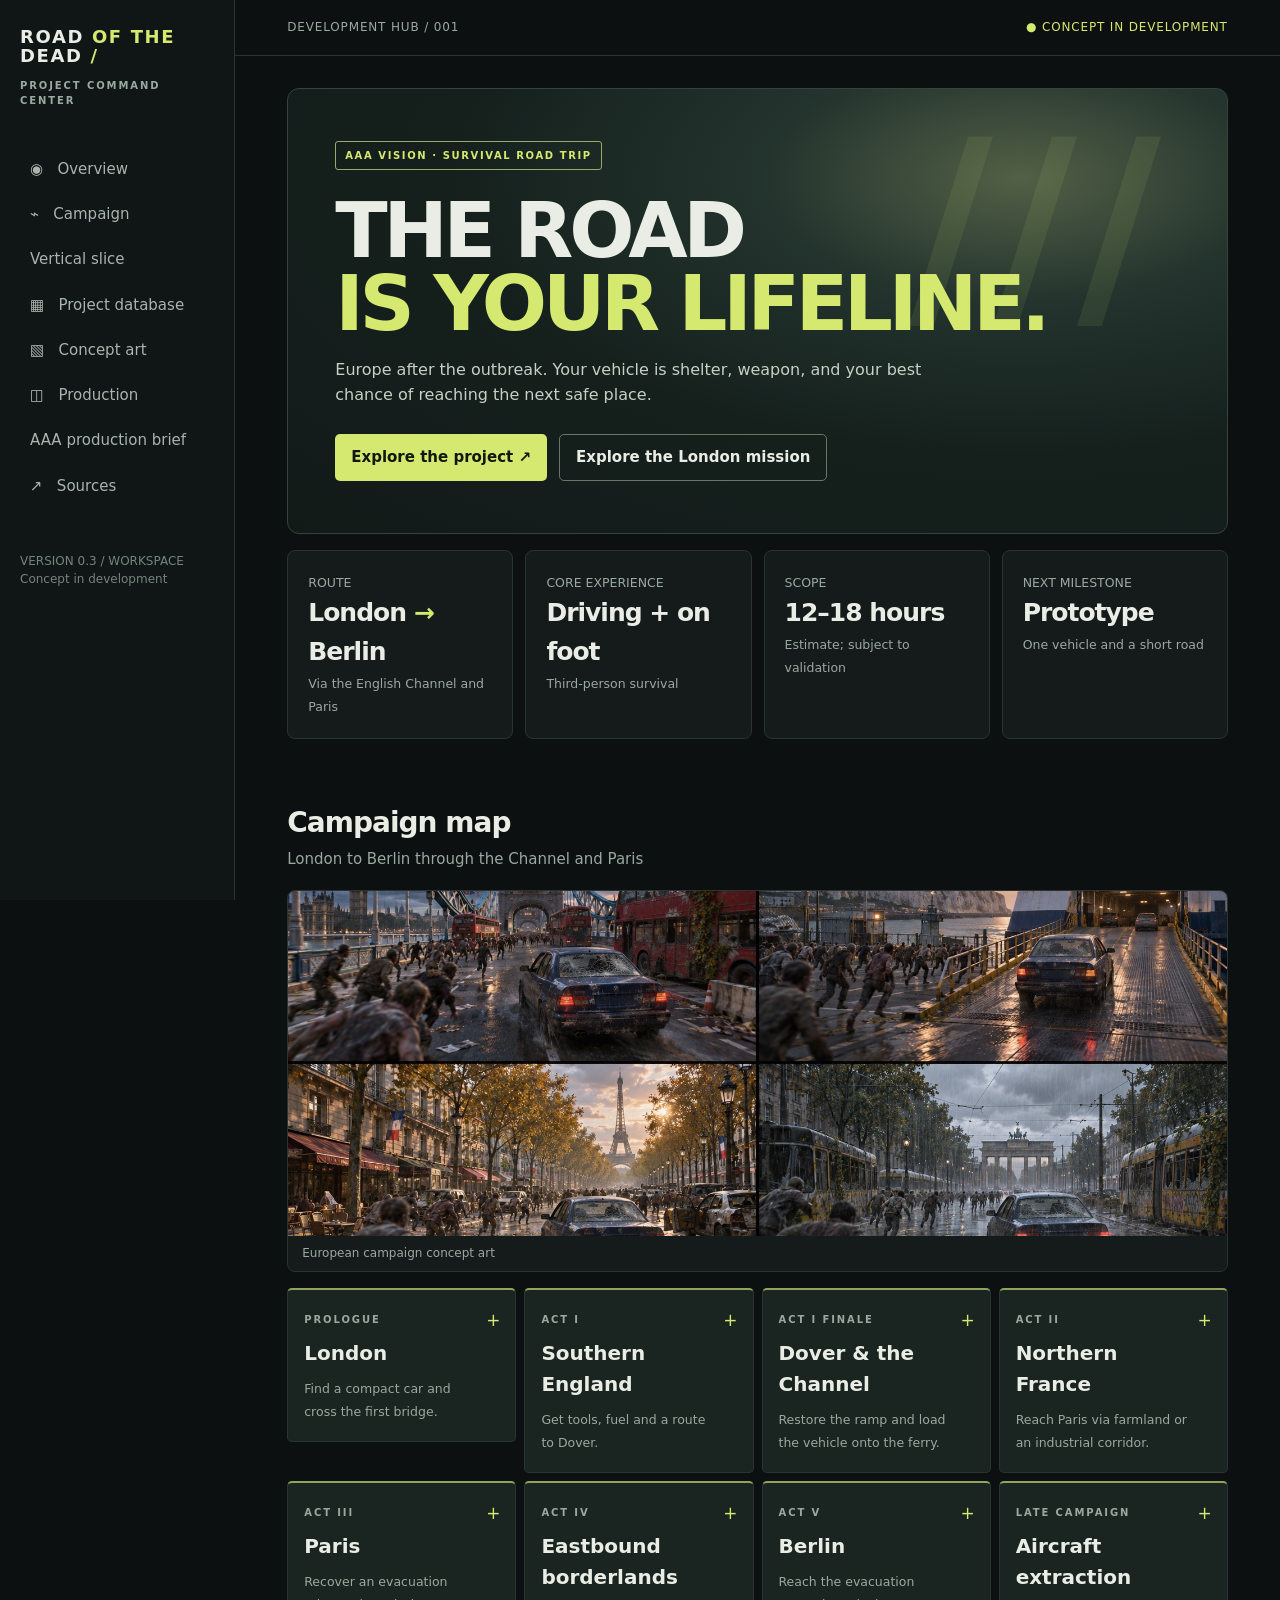
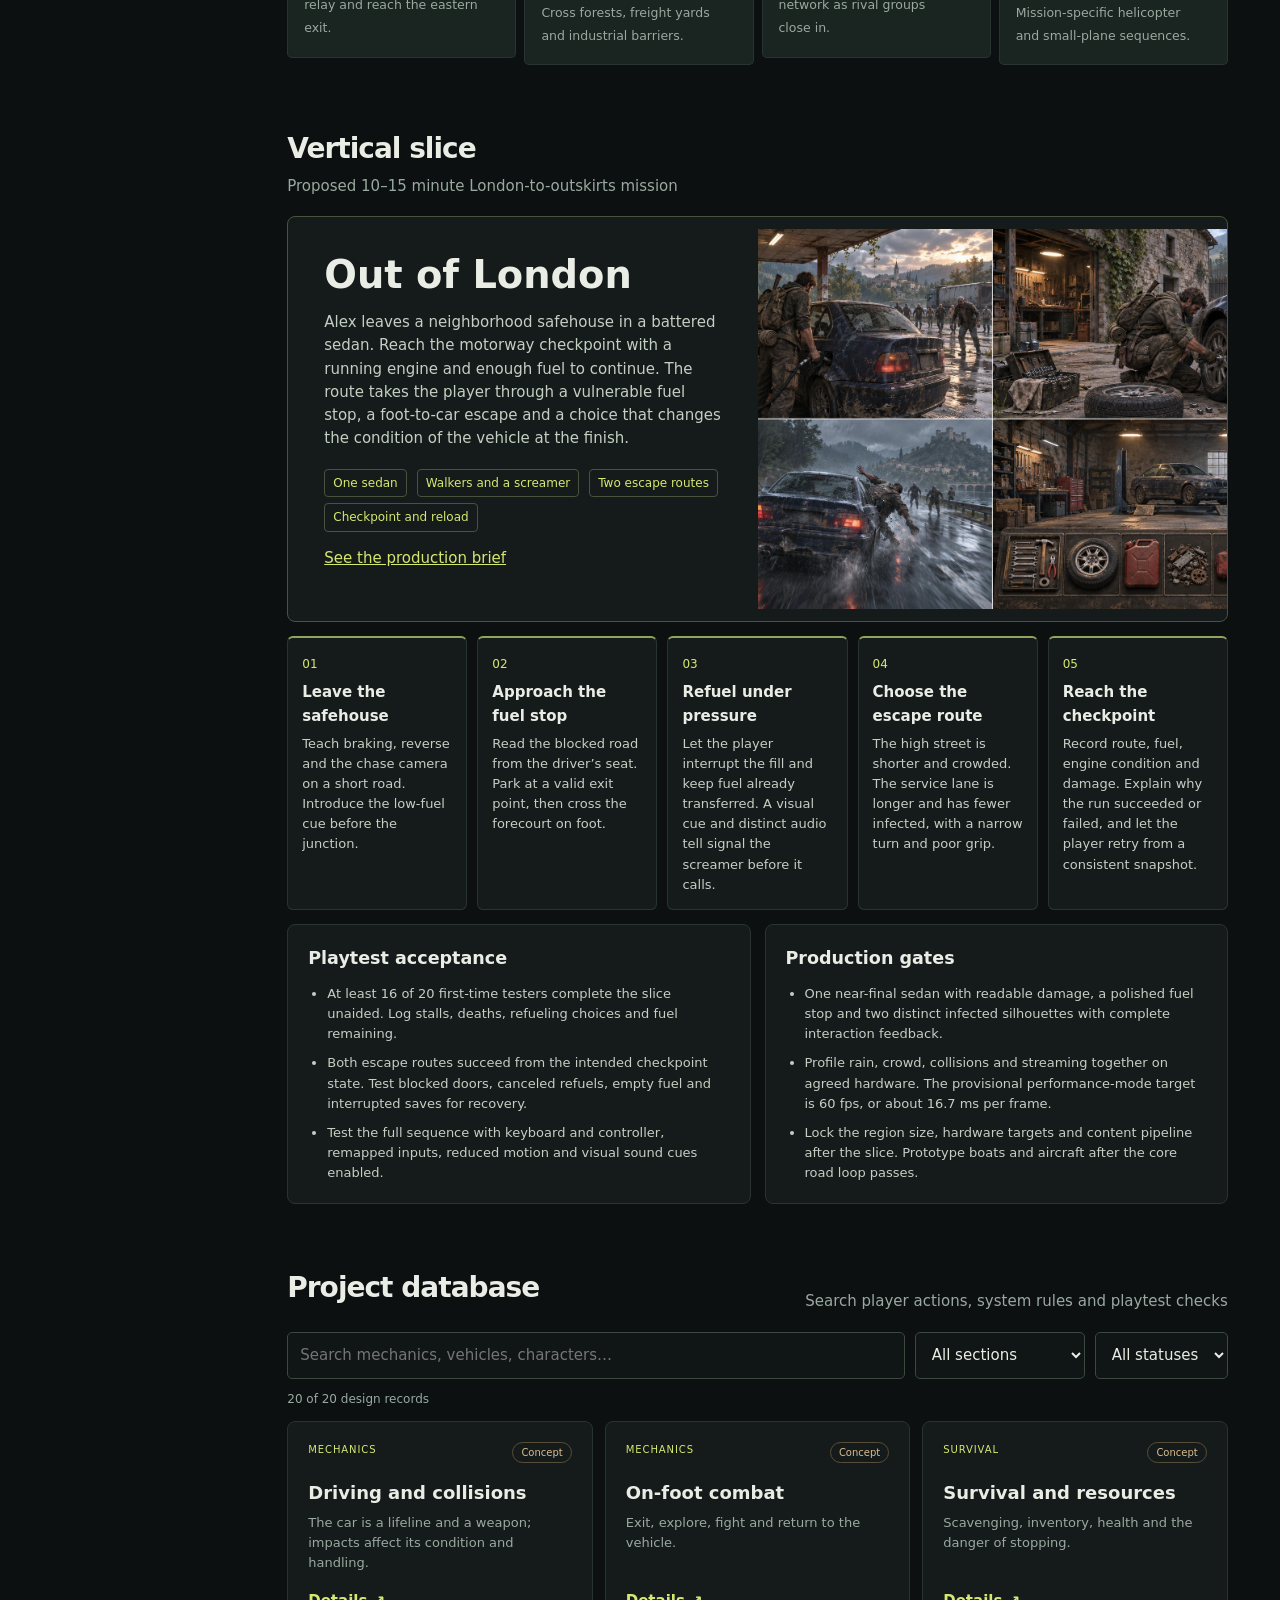
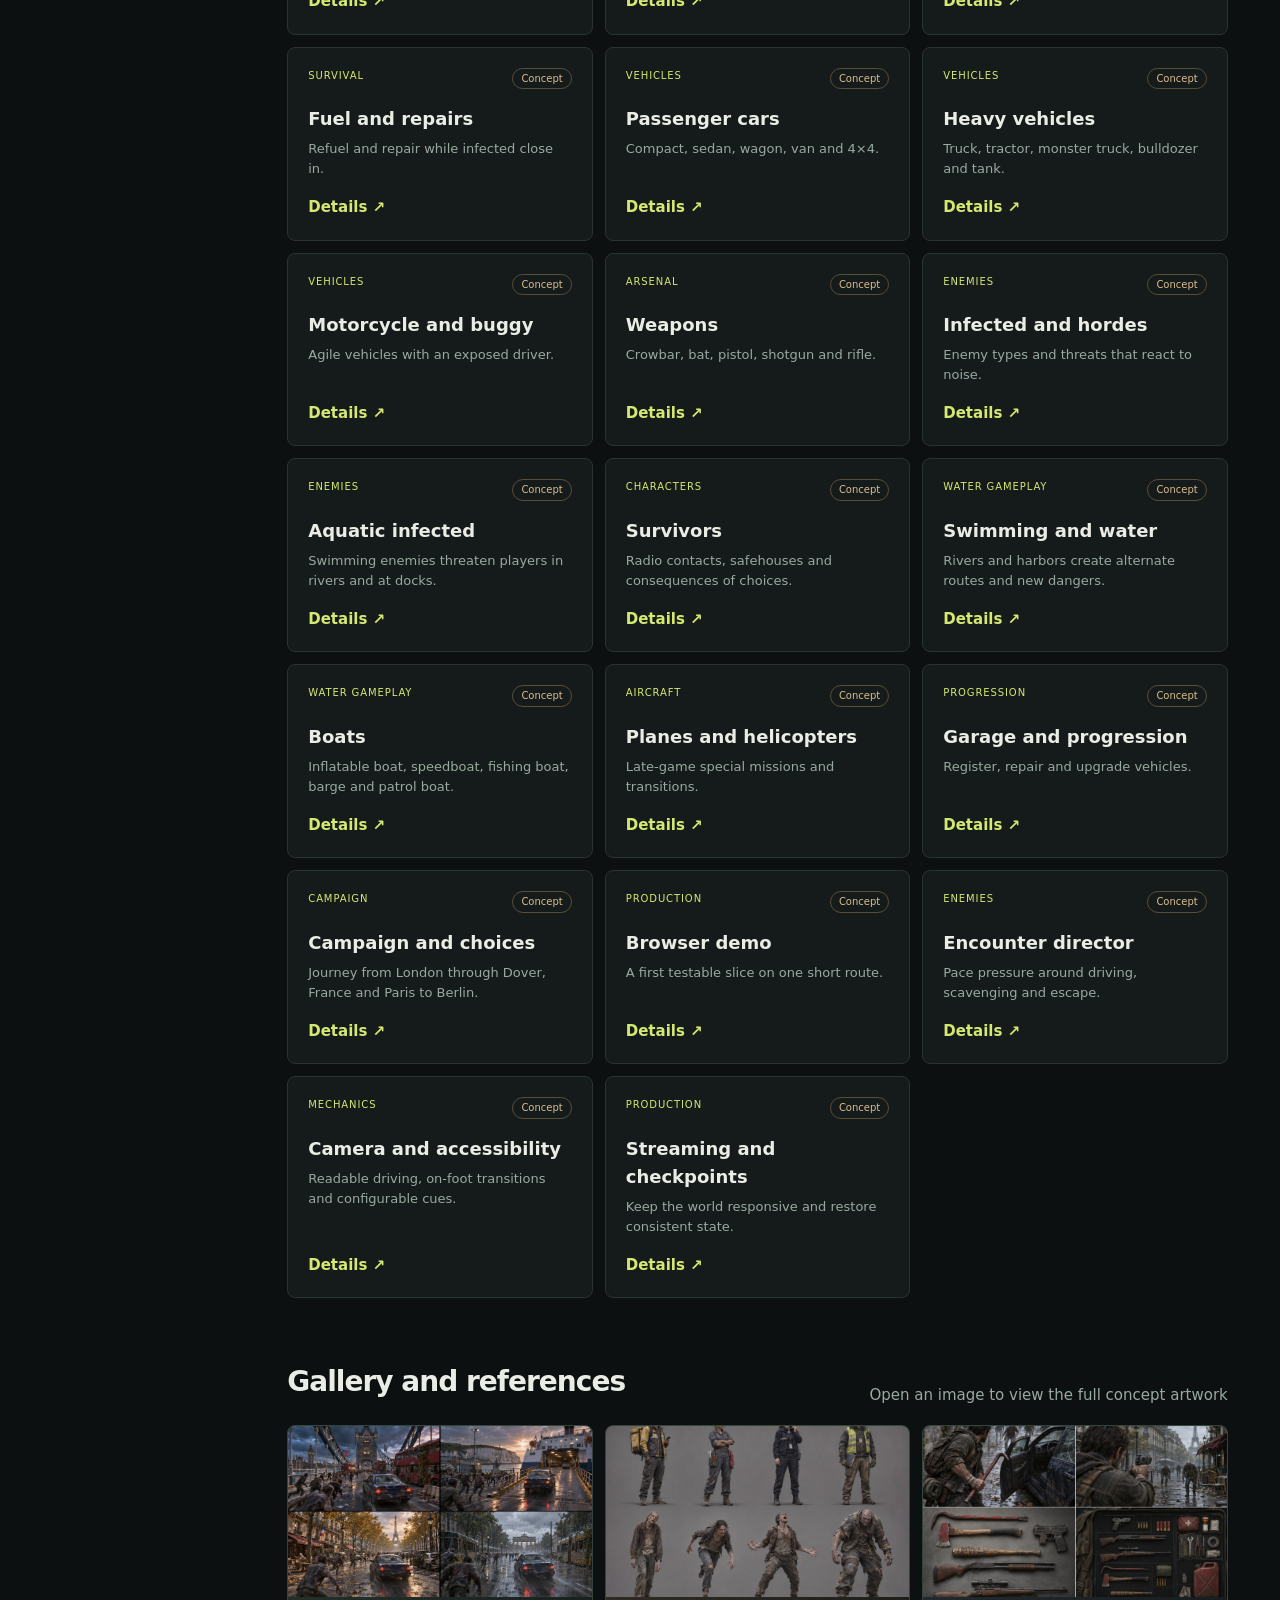
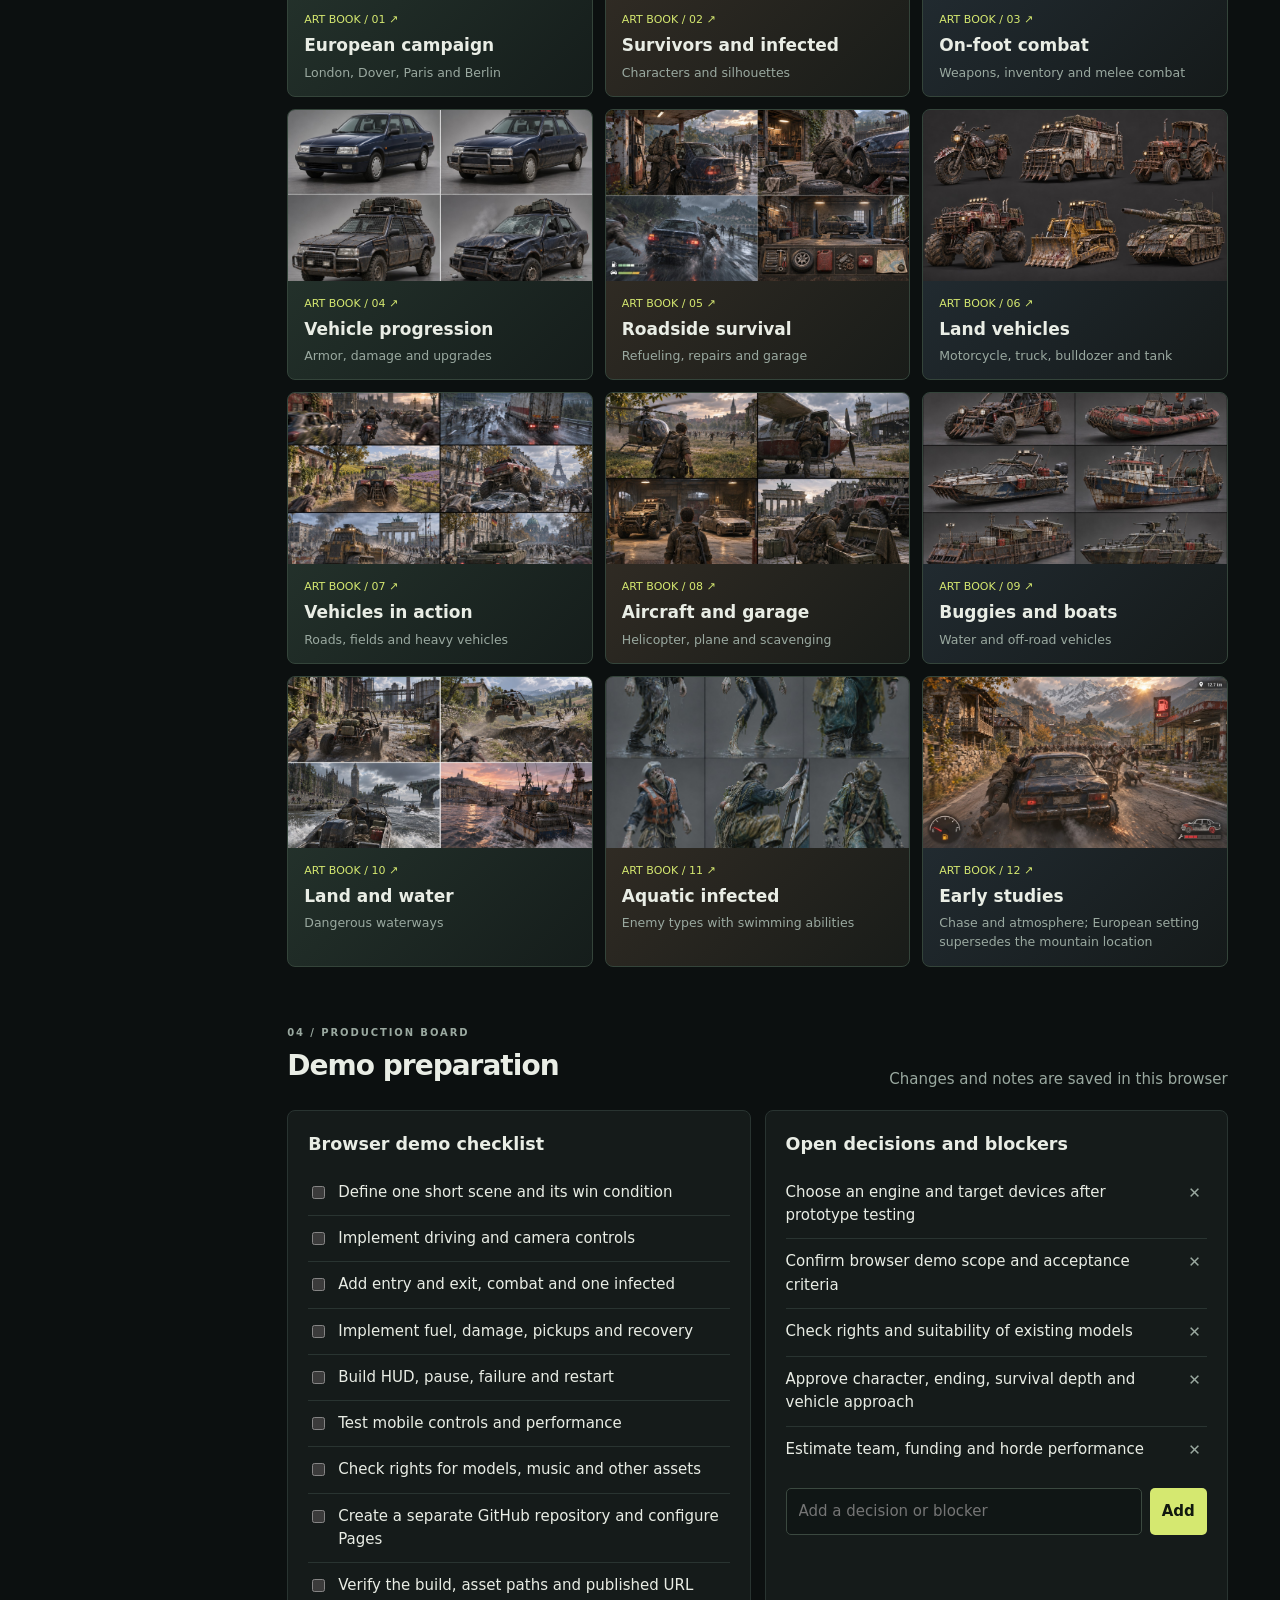
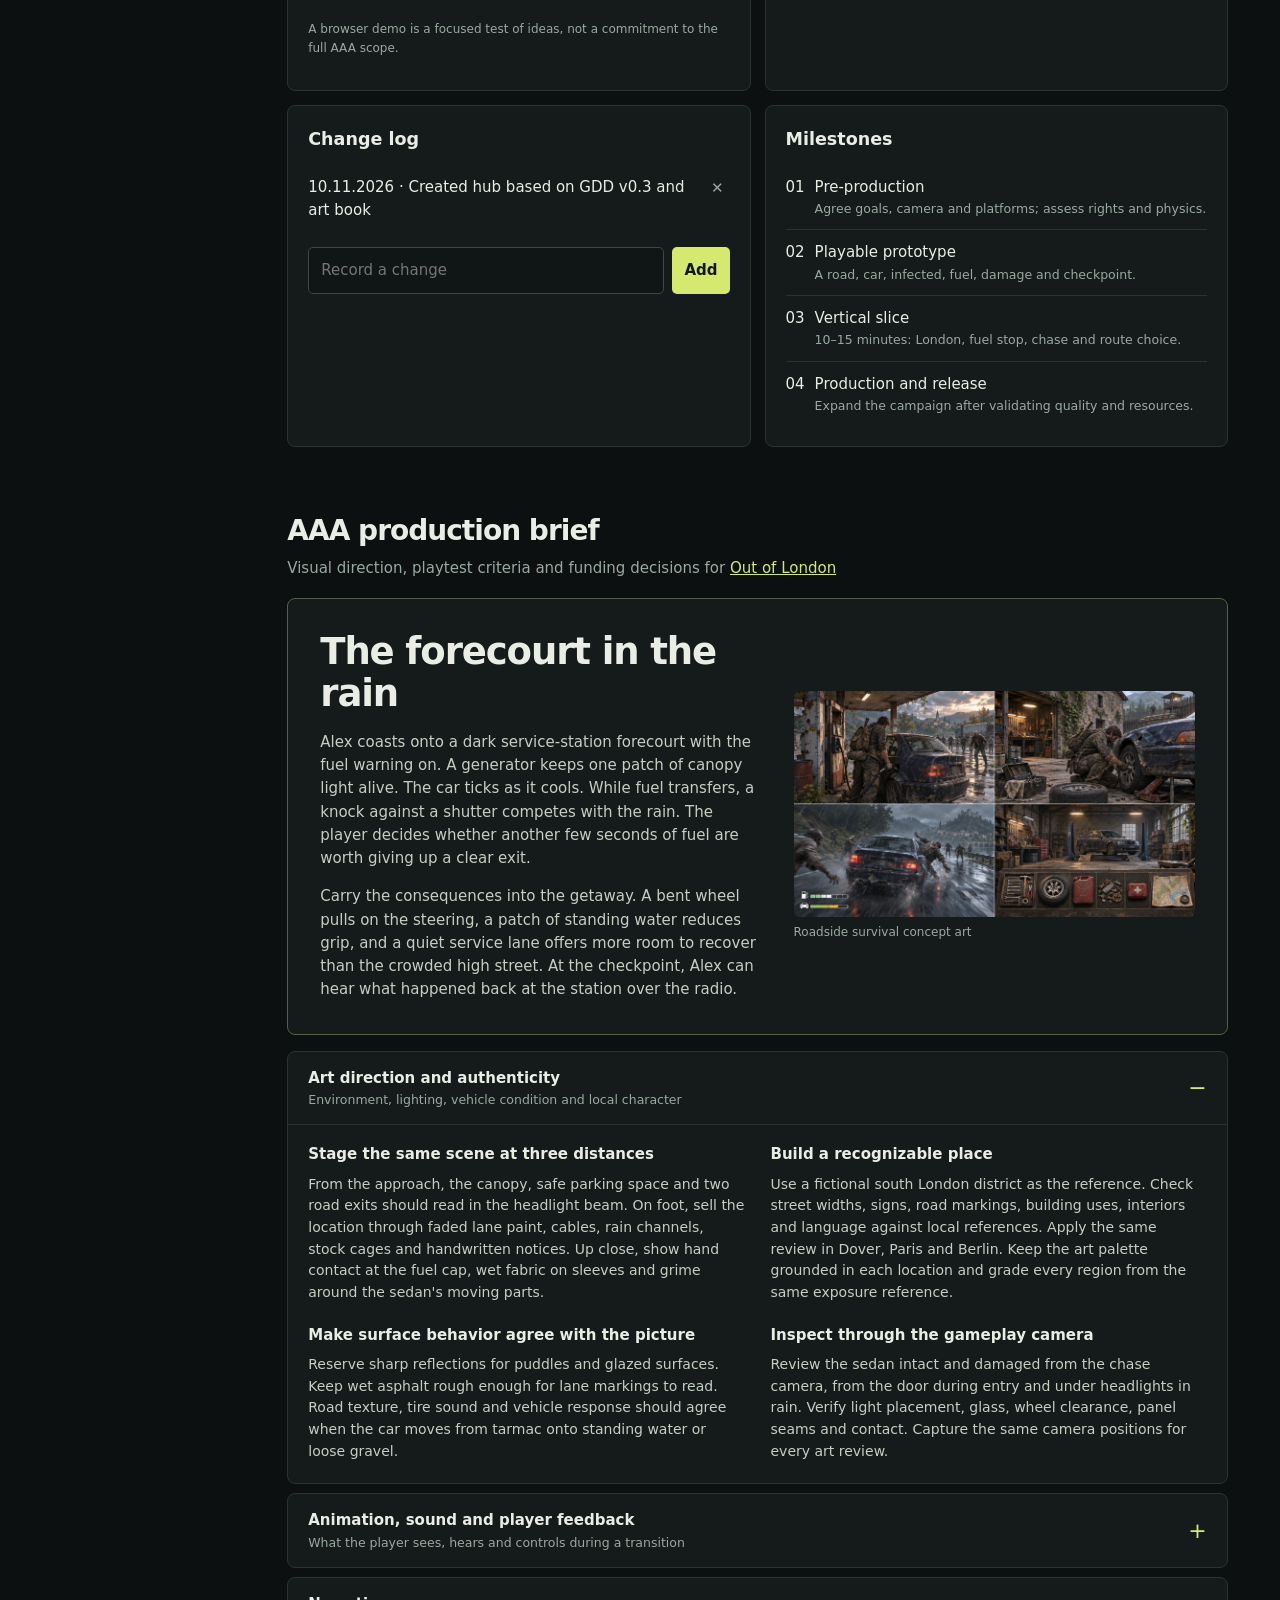
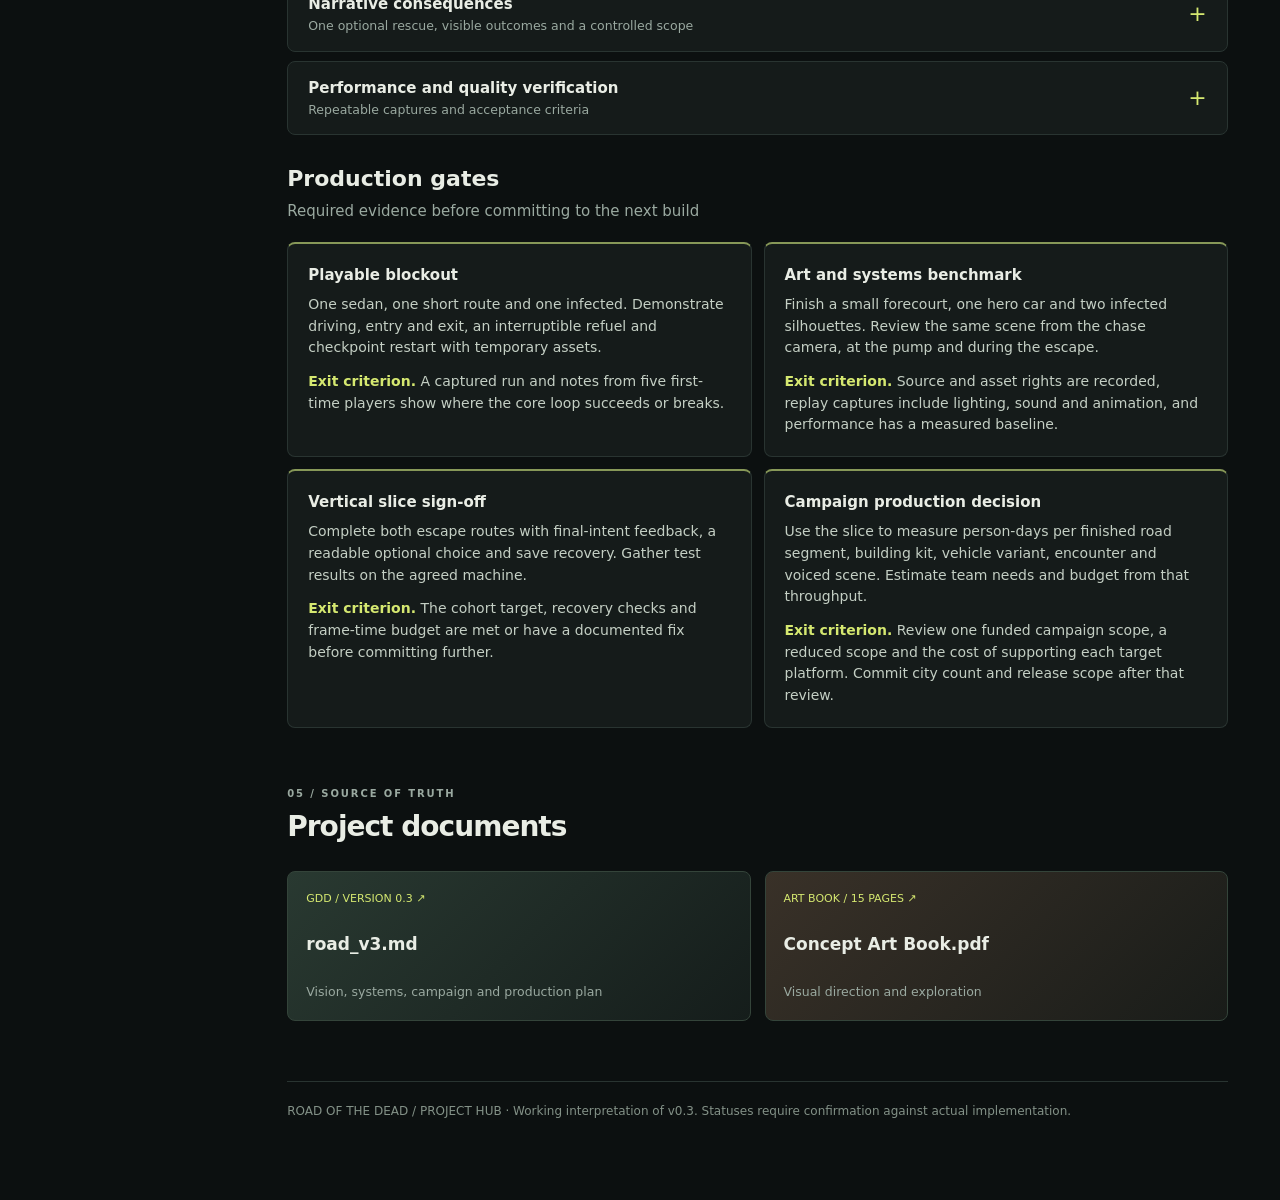
==== commit 413125c6: "Define AAA visual benchmark and production gates" ====
--- a/index.html
+++ b/index.html
@@ -127,7 +127,64 @@
   .card { transition: none; }
   .card:hover { transform: none; }
 }
-</style></head><body><aside><div class="brand">ROAD <span>OF THE</span><br>DEAD<span> /</span></div><div class="eyebrow" style="margin-top:12px">Project command center</div><nav class="nav"><a href="#overview">◉ &nbsp; Overview</a><a href="#campaign">⌁ &nbsp; Campaign</a><a href="#vertical-slice">Vertical slice</a><a href="#systems">▦ &nbsp; Project database</a><a href="#gallery">▧ &nbsp; Concept art</a><a href="#production">◫ &nbsp; Production</a><a href="#sources">↗ &nbsp; Sources</a></nav><div class="side-foot">VERSION 0.3 / WORKSPACE<br>Concept in development</div></aside><main class="main"><div class="top"><span>DEVELOPMENT HUB / 001</span><span class="live">● CONCEPT IN DEVELOPMENT</span></div><div class="wrap"><section id="overview" class="hero"><div class="tag">AAA VISION · SURVIVAL ROAD TRIP</div><h1>THE ROAD<br><span>IS YOUR LIFELINE.</span></h1><p>Europe after the outbreak. Your vehicle is shelter, weapon, and your best chance of reaching the next safe place.</p><div class="hero-actions"><a class="btn" href="#systems">Explore the project ↗</a><a class="btn secondary" href="#vertical-slice">Explore the London mission</a></div></section><section class="section" style="margin-top:16px"><div class="stats"><div class="stat"><small>ROUTE</small><strong>London <em>→</em> Berlin</strong><small>Via the English Channel and Paris</small></div><div class="stat"><small>CORE EXPERIENCE</small><strong>Driving + on foot</strong><small>Third-person survival</small></div><div class="stat"><small>SCOPE</small><strong>12–18 hours</strong><small>Estimate; subject to validation</small></div><div class="stat"><small>NEXT MILESTONE</small><strong>Prototype</strong><small>One vehicle and a short road</small></div></div></section>
+.quality-lead {
+  display: grid;
+  grid-template-columns: 1.1fr 1fr;
+  gap: clamp(16px, 3vw, 32px);
+  align-items: center;
+  border-color: #526047;
+  padding: clamp(18px, 3vw, 32px);
+}
+.quality-lead h3 { margin: 0; font-size: clamp(24px, 3vw, 37px); line-height: 1.15; letter-spacing: -.03em; }
+.quality-lead p, .quality-topic-body p, .quality-gate-list p { color: #c4cfc4; }
+.quality-lead p:last-child { margin-bottom: 0; }
+.quality-lead figure { margin: 0; min-width: 0; }
+.quality-lead img { display: block; width: 100%; height: auto; border-radius: 6px; }
+.quality-lead figcaption { color: var(--muted); font-size: 12px; margin-top: 6px; }
+.quality-topics { display: grid; gap: 9px; margin: 16px 0 27px; }
+.quality-topics .quality-topic { padding: 0; }
+.quality-topic summary {
+  display: flex;
+  justify-content: space-between;
+  align-items: center;
+  gap: 14px;
+  list-style: none;
+  cursor: pointer;
+  padding: 15px 20px;
+  border-radius: 8px;
+}
+.quality-topic summary:hover { background: #202a22; }
+.quality-topic summary::-webkit-details-marker { display: none; }
+.quality-topic summary::after { content: '+'; color: var(--acid); font-size: 22px; line-height: 1; }
+.quality-topic[open] summary::after { content: '−'; }
+.quality-topic summary strong, .quality-topic summary small { display: block; }
+.quality-topic summary small { color: var(--muted); }
+.quality-topic-body {
+  display: grid;
+  grid-template-columns: repeat(2, minmax(0, 1fr));
+  gap: 20px 26px;
+  padding: 18px 20px 21px;
+  border-top: 1px solid var(--line);
+}
+.quality-topic-body h4, .quality-gate-list h4 { margin: 0 0 7px; }
+.quality-topic-body p, .quality-gate-list p { margin: 0; font-size: 14px; }
+.quality-gate-list p + p { margin-top: 12px; }
+.quality-gate-list strong, #aaa-production .heading a, .quality-link { color: var(--acid); }
+.quality-gates .heading h3 { font-size: 22px; margin: 0 0 4px; }
+.quality-gate-list {
+  margin: 0;
+  padding: 0;
+  list-style: none;
+  display: grid;
+  grid-template-columns: repeat(2, minmax(0, 1fr));
+  gap: 12px;
+}
+.quality-gate-list li { border-top: 2px solid #879858; }
+@media (max-width: 700px) {
+  .quality-lead, .quality-topic-body, .quality-gate-list { grid-template-columns: 1fr; }
+}
+
+</style></head><body><aside><div class="brand">ROAD <span>OF THE</span><br>DEAD<span> /</span></div><div class="eyebrow" style="margin-top:12px">Project command center</div><nav class="nav"><a href="#overview">◉ &nbsp; Overview</a><a href="#campaign">⌁ &nbsp; Campaign</a><a href="#vertical-slice">Vertical slice</a><a href="#systems">▦ &nbsp; Project database</a><a href="#gallery">▧ &nbsp; Concept art</a><a href="#production">◫ &nbsp; Production</a><a href="#aaa-production">AAA production brief</a><a href="#sources">↗ &nbsp; Sources</a></nav><div class="side-foot">VERSION 0.3 / WORKSPACE<br>Concept in development</div></aside><main class="main"><div class="top"><span>DEVELOPMENT HUB / 001</span><span class="live">● CONCEPT IN DEVELOPMENT</span></div><div class="wrap"><section id="overview" class="hero"><div class="tag">AAA VISION · SURVIVAL ROAD TRIP</div><h1>THE ROAD<br><span>IS YOUR LIFELINE.</span></h1><p>Europe after the outbreak. Your vehicle is shelter, weapon, and your best chance of reaching the next safe place.</p><div class="hero-actions"><a class="btn" href="#systems">Explore the project ↗</a><a class="btn secondary" href="#vertical-slice">Explore the London mission</a></div></section><section class="section" style="margin-top:16px"><div class="stats"><div class="stat"><small>ROUTE</small><strong>London <em>→</em> Berlin</strong><small>Via the English Channel and Paris</small></div><div class="stat"><small>CORE EXPERIENCE</small><strong>Driving + on foot</strong><small>Third-person survival</small></div><div class="stat"><small>SCOPE</small><strong>12–18 hours</strong><small>Estimate; subject to validation</small></div><div class="stat"><small>NEXT MILESTONE</small><strong>Prototype</strong><small>One vehicle and a short road</small></div></div></section>
 <section id="campaign" class="section" aria-labelledby="campaign-title">
   <div class="heading"><div><h2 id="campaign-title">Campaign map</h2><p>London to Berlin through the Channel and Paris</p></div></div>
   <figure class="campaign-art">
@@ -152,6 +209,7 @@
       <h3>Out of London</h3>
       <p>Alex leaves a neighborhood safehouse in a battered sedan. Reach the motorway checkpoint with a running engine and enough fuel to continue. The route takes the player through a vulnerable fuel stop, a foot-to-car escape and a choice that changes the condition of the vehicle at the finish.</p>
       <ul class="slice-scope" aria-label="Playable scope"><li>One sedan</li><li>Walkers and a screamer</li><li>Two escape routes</li><li>Checkpoint and reload</li></ul>
+      <p><a class="quality-link" href="#aaa-production">See the production brief</a></p>
     </div>
     <img src="docs/concept-05.jpg" width="1672" height="941" loading="lazy" alt="Roadside survival concept art showing fuel stops, repairs and the garage">
   </div>
@@ -167,7 +225,71 @@
     <article class="panel"><h3>Production gates</h3><ul class="design-list"><li>One near-final sedan with readable damage, a polished fuel stop and two distinct infected silhouettes with complete interaction feedback.</li><li>Profile rain, crowd, collisions and streaming together on agreed hardware. The provisional performance-mode target is 60 fps, or about 16.7 ms per frame.</li><li>Lock the region size, hardware targets and content pipeline after the slice. Prototype boats and aircraft after the core road loop passes.</li></ul></article>
   </div>
 </section>
-<section id="systems" class="section"><div class="heading"><div><h2>Project database</h2></div><p>Search player actions, system rules and playtest checks</p></div><div class="filters"><input id="search" aria-label="Search" placeholder="Search mechanics, vehicles, characters…"><select id="filter" aria-label="Filter by section"><option value="">All sections</option></select><select id="statusFilter" aria-label="Filter by status"><option value="">All statuses</option><option>Concept</option><option>Open</option><option>Prototype</option><option>Done</option></select></div><p id="results" class="result-count" role="status"></p><div id="cards" class="grid"></div></section><section id="gallery" class="section"><div class="heading"><div><h2>Gallery and references</h2></div><p>Open an image to view the full concept artwork</p></div><div id="arts" class="artgrid"></div></section><section id="production" class="section"><div class="heading"><div><div class="eyebrow">04 / PRODUCTION BOARD</div><h2>Demo preparation</h2></div><p>Changes and notes are saved in this browser</p></div><div class="two"><div class="panel"><h3>Browser demo checklist</h3><div id="checklist"></div><p class="note">A browser demo is a focused test of ideas, not a commitment to the full AAA scope.</p></div><div class="panel"><h3>Open decisions and blockers</h3><div id="issues"></div><form class="entry" id="issueForm"><input id="issueInput" placeholder="Add a decision or blocker" required><button class="btn">Add</button></form></div><div class="panel"><h3>Change log</h3><div id="log"></div><form class="entry" id="logForm"><input id="logInput" placeholder="Record a change" required><button class="btn">Add</button></form></div><div class="panel"><h3>Milestones</h3><div class="item"><span>01</span><label>Pre-production<small>Agree goals, camera and platforms; assess rights and physics.</small></label></div><div class="item"><span>02</span><label>Playable prototype<small>A road, car, infected, fuel, damage and checkpoint.</small></label></div><div class="item"><span>03</span><label>Vertical slice<small>10–15 minutes: London, fuel stop, chase and route choice.</small></label></div><div class="item"><span>04</span><label>Production and release<small>Expand the campaign after validating quality and resources.</small></label></div></div></div></section><section id="sources" class="section"><div class="heading"><div><div class="eyebrow">05 / SOURCE OF TRUTH</div><h2>Project documents</h2></div></div><div class="two"><a class="art" href="docs/road_v3.md" target="_blank" rel="noopener"><span>GDD / VERSION 0.3 ↗</span><b>road_v3.md</b><small>Vision, systems, campaign and production plan</small></a><a class="art" href="docs/Concept_Art_Book.pdf" target="_blank" rel="noopener"><span>ART BOOK / 15 PAGES ↗</span><b>Concept Art Book.pdf</b><small>Visual direction and exploration</small></a></div></section><footer>ROAD OF THE DEAD / PROJECT HUB · Working interpretation of v0.3. Statuses require confirmation against actual implementation.</footer></div></main><dialog id="modal" aria-labelledby="record-title"><button class="close" aria-label="Close">✕</button><div id="detail"></div></dialog><script>
+<section id="systems" class="section"><div class="heading"><div><h2>Project database</h2></div><p>Search player actions, system rules and playtest checks</p></div><div class="filters"><input id="search" aria-label="Search" placeholder="Search mechanics, vehicles, characters…"><select id="filter" aria-label="Filter by section"><option value="">All sections</option></select><select id="statusFilter" aria-label="Filter by status"><option value="">All statuses</option><option>Concept</option><option>Open</option><option>Prototype</option><option>Done</option></select></div><p id="results" class="result-count" role="status"></p><div id="cards" class="grid"></div></section><section id="gallery" class="section"><div class="heading"><div><h2>Gallery and references</h2></div><p>Open an image to view the full concept artwork</p></div><div id="arts" class="artgrid"></div></section><section id="production" class="section"><div class="heading"><div><div class="eyebrow">04 / PRODUCTION BOARD</div><h2>Demo preparation</h2></div><p>Changes and notes are saved in this browser</p></div><div class="two"><div class="panel"><h3>Browser demo checklist</h3><div id="checklist"></div><p class="note">A browser demo is a focused test of ideas, not a commitment to the full AAA scope.</p></div><div class="panel"><h3>Open decisions and blockers</h3><div id="issues"></div><form class="entry" id="issueForm"><input id="issueInput" placeholder="Add a decision or blocker" required><button class="btn">Add</button></form></div><div class="panel"><h3>Change log</h3><div id="log"></div><form class="entry" id="logForm"><input id="logInput" placeholder="Record a change" required><button class="btn">Add</button></form></div><div class="panel"><h3>Milestones</h3><div class="item"><span>01</span><label>Pre-production<small>Agree goals, camera and platforms; assess rights and physics.</small></label></div><div class="item"><span>02</span><label>Playable prototype<small>A road, car, infected, fuel, damage and checkpoint.</small></label></div><div class="item"><span>03</span><label>Vertical slice<small>10–15 minutes: London, fuel stop, chase and route choice.</small></label></div><div class="item"><span>04</span><label>Production and release<small>Expand the campaign after validating quality and resources.</small></label></div></div></div></section>
+<section id="aaa-production" class="section" aria-labelledby="quality-title">
+  <div class="heading">
+    <div><h2 id="quality-title">AAA production brief</h2><p>Visual direction, playtest criteria and funding decisions for <a href="#vertical-slice">Out of London</a></p></div>
+  </div>
+  <div class="quality-lead panel">
+    <div class="quality-lead-copy">
+      <h3>The forecourt in the rain</h3>
+      <p>Alex coasts onto a dark service-station forecourt with the fuel warning on. A generator keeps one patch of canopy light alive. The car ticks as it cools. While fuel transfers, a knock against a shutter competes with the rain. The player decides whether another few seconds of fuel are worth giving up a clear exit.</p>
+      <p>Carry the consequences into the getaway. A bent wheel pulls on the steering, a patch of standing water reduces grip, and a quiet service lane offers more room to recover than the crowded high street. At the checkpoint, Alex can hear what happened back at the station over the radio.</p>
+    </div>
+    <figure><img src="docs/concept-05.jpg" width="1672" height="941" loading="lazy" alt="Concept panels showing roadside fueling, vehicle repair, a rain-soaked escape and garage upgrades"><figcaption>Roadside survival concept art</figcaption></figure>
+  </div>
+
+  <div class="quality-topics">
+    <details class="panel quality-topic" open>
+      <summary><span><strong>Art direction and authenticity</strong><small>Environment, lighting, vehicle condition and local character</small></span></summary>
+      <div class="quality-topic-body">
+        <div><h4>Stage the same scene at three distances</h4><p>From the approach, the canopy, safe parking space and two road exits should read in the headlight beam. On foot, sell the location through faded lane paint, cables, rain channels, stock cages and handwritten notices. Up close, show hand contact at the fuel cap, wet fabric on sleeves and grime around the sedan's moving parts.</p></div>
+        <div><h4>Build a recognizable place</h4><p>Use a fictional south London district as the reference. Check street widths, signs, road markings, building uses, interiors and language against local references. Apply the same review in Dover, Paris and Berlin. Keep the art palette grounded in each location and grade every region from the same exposure reference.</p></div>
+        <div><h4>Make surface behavior agree with the picture</h4><p>Reserve sharp reflections for puddles and glazed surfaces. Keep wet asphalt rough enough for lane markings to read. Road texture, tire sound and vehicle response should agree when the car moves from tarmac onto standing water or loose gravel.</p></div>
+        <div><h4>Inspect through the gameplay camera</h4><p>Review the sedan intact and damaged from the chase camera, from the door during entry and under headlights in rain. Verify light placement, glass, wheel clearance, panel seams and contact. Capture the same camera positions for every art review.</p></div>
+      </div>
+    </details>
+    <details class="panel quality-topic">
+      <summary><span><strong>Animation, sound and player feedback</strong><small>What the player sees, hears and controls during a transition</small></span></summary>
+      <div class="quality-topic-body">
+        <div><h4>Car to on foot</h4><p>Brake to a valid stop, show the available door, plant the character's feet and blend to the on-foot camera. Test both sides of the car and a sloped parking position. Interrupted entry leaves Alex in a navigable position and restores the correct controls.</p></div>
+        <div><h4>Fuel transfer under pressure</h4><p>Give fueling distinct start, transfer and stop feedback. The gauge and interaction sound update together. Canceling keeps the transferred fuel and immediately restores movement. During the screamer's wind-up, a directional icon accompanies the sound and remains readable with subtitles enabled.</p></div>
+        <div><h4>Damage and handling cues</h4><p>Use one cue each for a damaged wheel, overheating and critical engine condition. Pair the visible effect with a HUD icon, text and a distinct sound. Keep controls predictable until the condition changes and present a recovery option where the route allows one.</p></div>
+        <div><h4>Layer the soundscape</h4><p>Set the rain, canopy drip and engine idle levels in an empty forecourt. Add cab occlusion and distance to the door, fuel transfer and infected cues. Mix radio dialogue against engine load and music so the urgent cue remains intelligible during the getaway.</p></div>
+      </div>
+    </details>
+    <details class="panel quality-topic">
+      <summary><span><strong>Narrative consequences</strong><small>One optional rescue, visible outcomes and a controlled scope</small></span></summary>
+      <div class="quality-topic-body">
+        <div><h4>Put character in the choice</h4><p>Alex hears someone call from the shuttered kiosk. The station worker knows how to open a shortcut off the service lane. Stopping to help costs time while the player is low on fuel. Both original routes remain available.</p></div>
+        <div><h4>Carry state into the payoff</h4><p>If rescued, the worker opens the shortcut and later radios a useful report about the motorway. If Alex leaves, the debrief reflects that choice. At the checkpoint, show route taken, fuel remaining and help received.</p></div>
+        <div><h4>Build the critical path first</h4><p>A single radio guide and one optional interaction are enough to test whether players care about the choice. A larger companion system and fully staged cinematics depend on the result of that test.</p></div>
+        <div><h4>Verify both outcomes</h4><p>Run the mission with the worker rescued and with the rescue skipped. Load the checkpoint immediately after the choice and confirm radio, route access, reward and debrief agree.</p></div>
+      </div>
+    </details>
+    <details class="panel quality-topic">
+      <summary><span><strong>Performance and quality verification</strong><small>Repeatable captures and acceptance criteria</small></span></summary>
+      <div class="quality-topic-body">
+        <div><h4>Agree on the test machine</h4><p>Select a baseline PC and record its hardware, the build ID, resolution and graphics settings. Use the same route and capture points. Console targets depend on hardware access and native profiling.</p></div>
+        <div><h4>Capture the worst section</h4><p>In a 60 fps performance mode, start from a proposed 16.7 ms frame budget. Record frame-time percentiles, CPU and GPU timings, peak memory and the longest streaming hitch during the rain-and-crowd getaway. Profile three comparable runs from a clean launch and retain a capture for each route.</p></div>
+        <div><h4>Test recovery before polish sign-off</h4><p>Repeat the route with partial fuel, a damaged wheel and a blocked door. Interrupt fueling and checkpoint creation. Verify that inventory, damage, route access and prompts match the last valid snapshot after relaunch.</p></div>
+        <div><h4>Measure clarity with new players</h4><p>Use the slice target of 16 successful unaided completions in a 20-player cohort. Ask what prompted each player to stop fueling, which route they picked, and why their run ended. Record route choices and separate first-run findings from experienced-player tuning.</p></div>
+      </div>
+    </details>
+  </div>
+
+  <div class="quality-gates" aria-labelledby="quality-gates-title">
+    <div class="heading"><div><h3 id="quality-gates-title">Production gates</h3><p>Required evidence before committing to the next build</p></div></div>
+    <ol class="quality-gate-list">
+      <li class="panel"><h4>Playable blockout</h4><p>One sedan, one short route and one infected. Demonstrate driving, entry and exit, an interruptible refuel and checkpoint restart with temporary assets.</p><p><strong>Exit criterion.</strong> A captured run and notes from five first-time players show where the core loop succeeds or breaks.</p></li>
+      <li class="panel"><h4>Art and systems benchmark</h4><p>Finish a small forecourt, one hero car and two infected silhouettes. Review the same scene from the chase camera, at the pump and during the escape.</p><p><strong>Exit criterion.</strong> Source and asset rights are recorded, replay captures include lighting, sound and animation, and performance has a measured baseline.</p></li>
+      <li class="panel"><h4>Vertical slice sign-off</h4><p>Complete both escape routes with final-intent feedback, a readable optional choice and save recovery. Gather test results on the agreed machine.</p><p><strong>Exit criterion.</strong> The cohort target, recovery checks and frame-time budget are met or have a documented fix before committing further.</p></li>
+      <li class="panel"><h4>Campaign production decision</h4><p>Use the slice to measure person-days per finished road segment, building kit, vehicle variant, encounter and voiced scene. Estimate team needs and budget from that throughput.</p><p><strong>Exit criterion.</strong> Review one funded campaign scope, a reduced scope and the cost of supporting each target platform. Commit city count and release scope after that review.</p></li>
+    </ol>
+  </div>
+</section>
+
+<section id="sources" class="section"><div class="heading"><div><div class="eyebrow">05 / SOURCE OF TRUTH</div><h2>Project documents</h2></div></div><div class="two"><a class="art" href="docs/road_v3.md" target="_blank" rel="noopener"><span>GDD / VERSION 0.3 ↗</span><b>road_v3.md</b><small>Vision, systems, campaign and production plan</small></a><a class="art" href="docs/Concept_Art_Book.pdf" target="_blank" rel="noopener"><span>ART BOOK / 15 PAGES ↗</span><b>Concept Art Book.pdf</b><small>Visual direction and exploration</small></a></div></section><footer>ROAD OF THE DEAD / PROJECT HUB · Working interpretation of v0.3. Statuses require confirmation against actual implementation.</footer></div></main><dialog id="modal" aria-labelledby="record-title"><button class="close" aria-label="Close">✕</button><div id="detail"></div></dialog><script>
 const gdd='docs/road_v3.md',pdf='docs/Concept_Art_Book.pdf';
 const art=[['European campaign','London, Dover, Paris and Berlin','docs/concept-01.jpg',1],['Survivors and infected','Characters and silhouettes','docs/concept-02.jpg',2],['On-foot combat','Weapons, inventory and melee combat','docs/concept-03.jpg',3],['Vehicle progression','Armor, damage and upgrades','docs/concept-04.jpg',4],['Roadside survival','Refueling, repairs and garage','docs/concept-05.jpg',5],['Land vehicles','Motorcycle, truck, bulldozer and tank','docs/concept-06.jpg',6],['Vehicles in action','Roads, fields and heavy vehicles','docs/concept-07.jpg',7],['Aircraft and garage','Helicopter, plane and scavenging','docs/concept-08.jpg',8],['Buggies and boats','Water and off-road vehicles','docs/concept-09.jpg',9],['Land and water','Dangerous waterways','docs/concept-10.jpg',10],['Aquatic infected','Enemy types with swimming abilities','docs/concept-11.jpg',11],['Early studies','Chase and atmosphere; European setting supersedes the mountain location','docs/concept-12.jpg',12]];
 const data=[
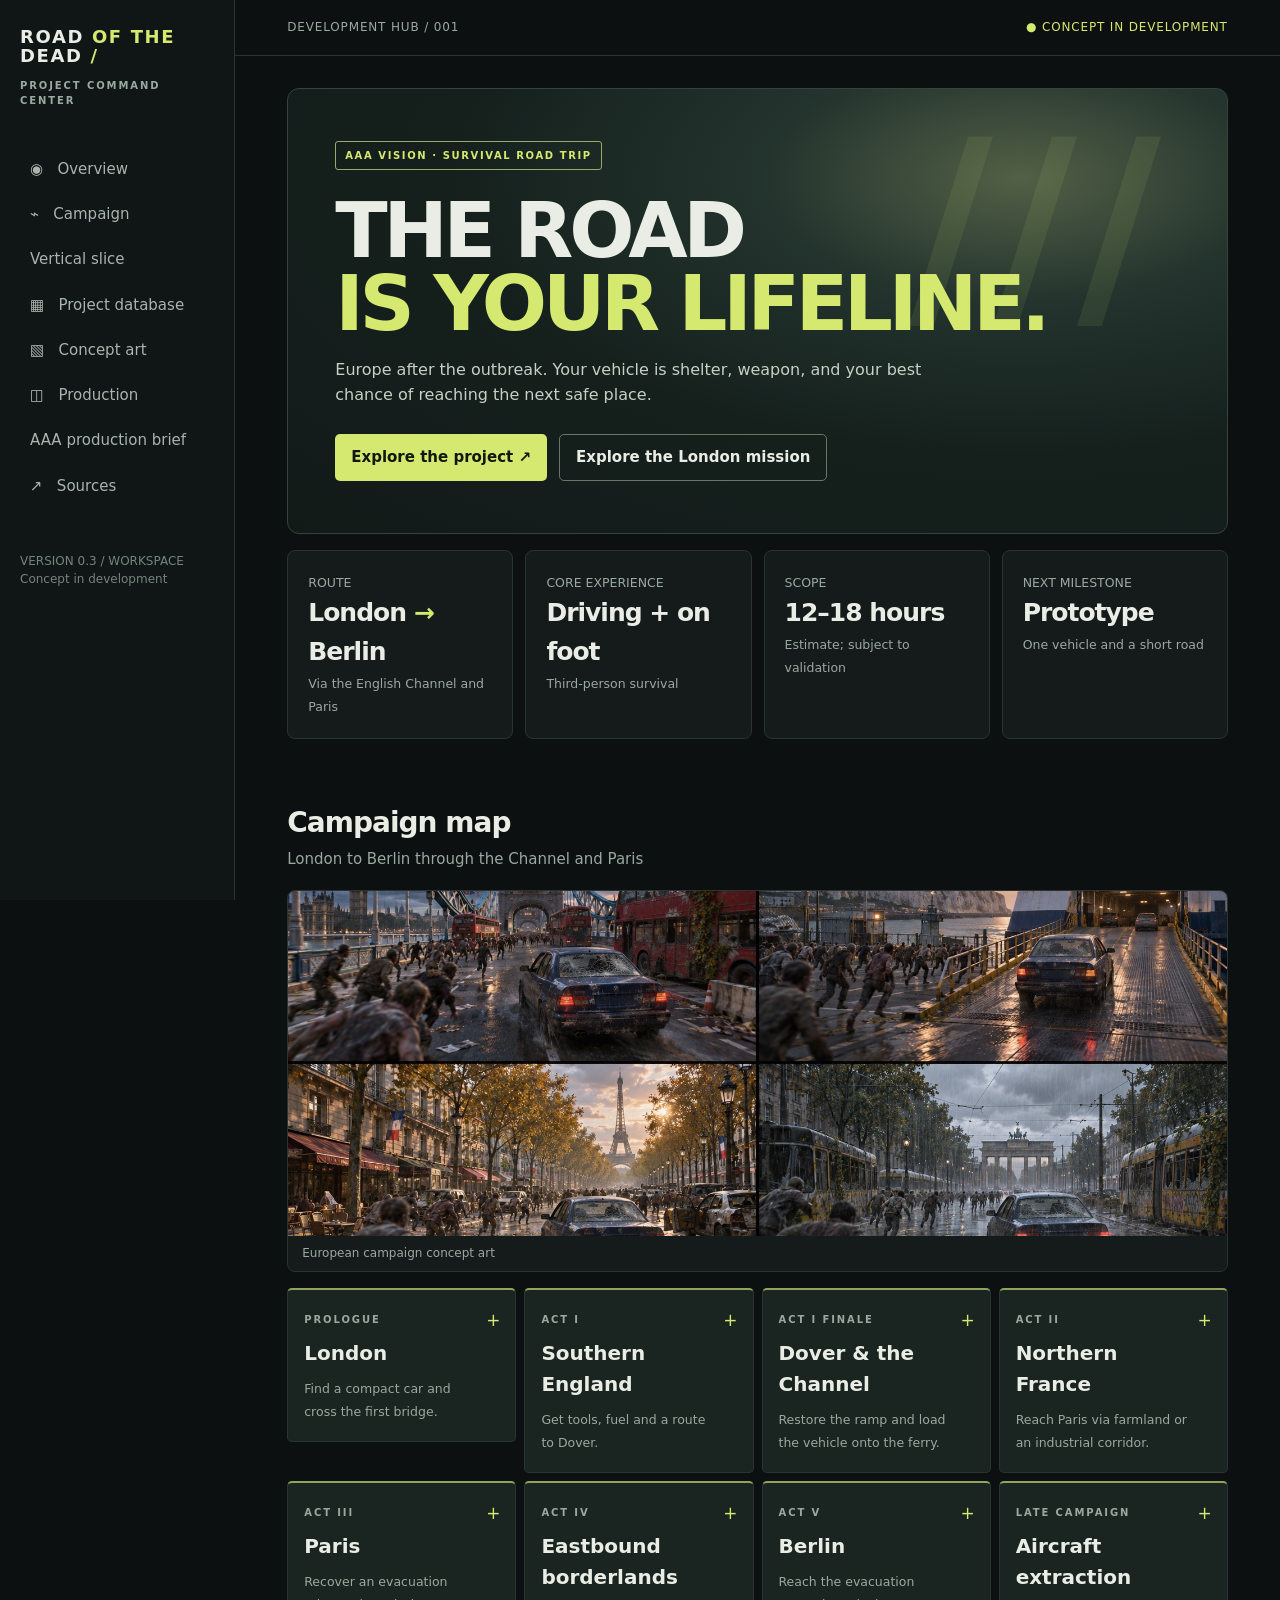
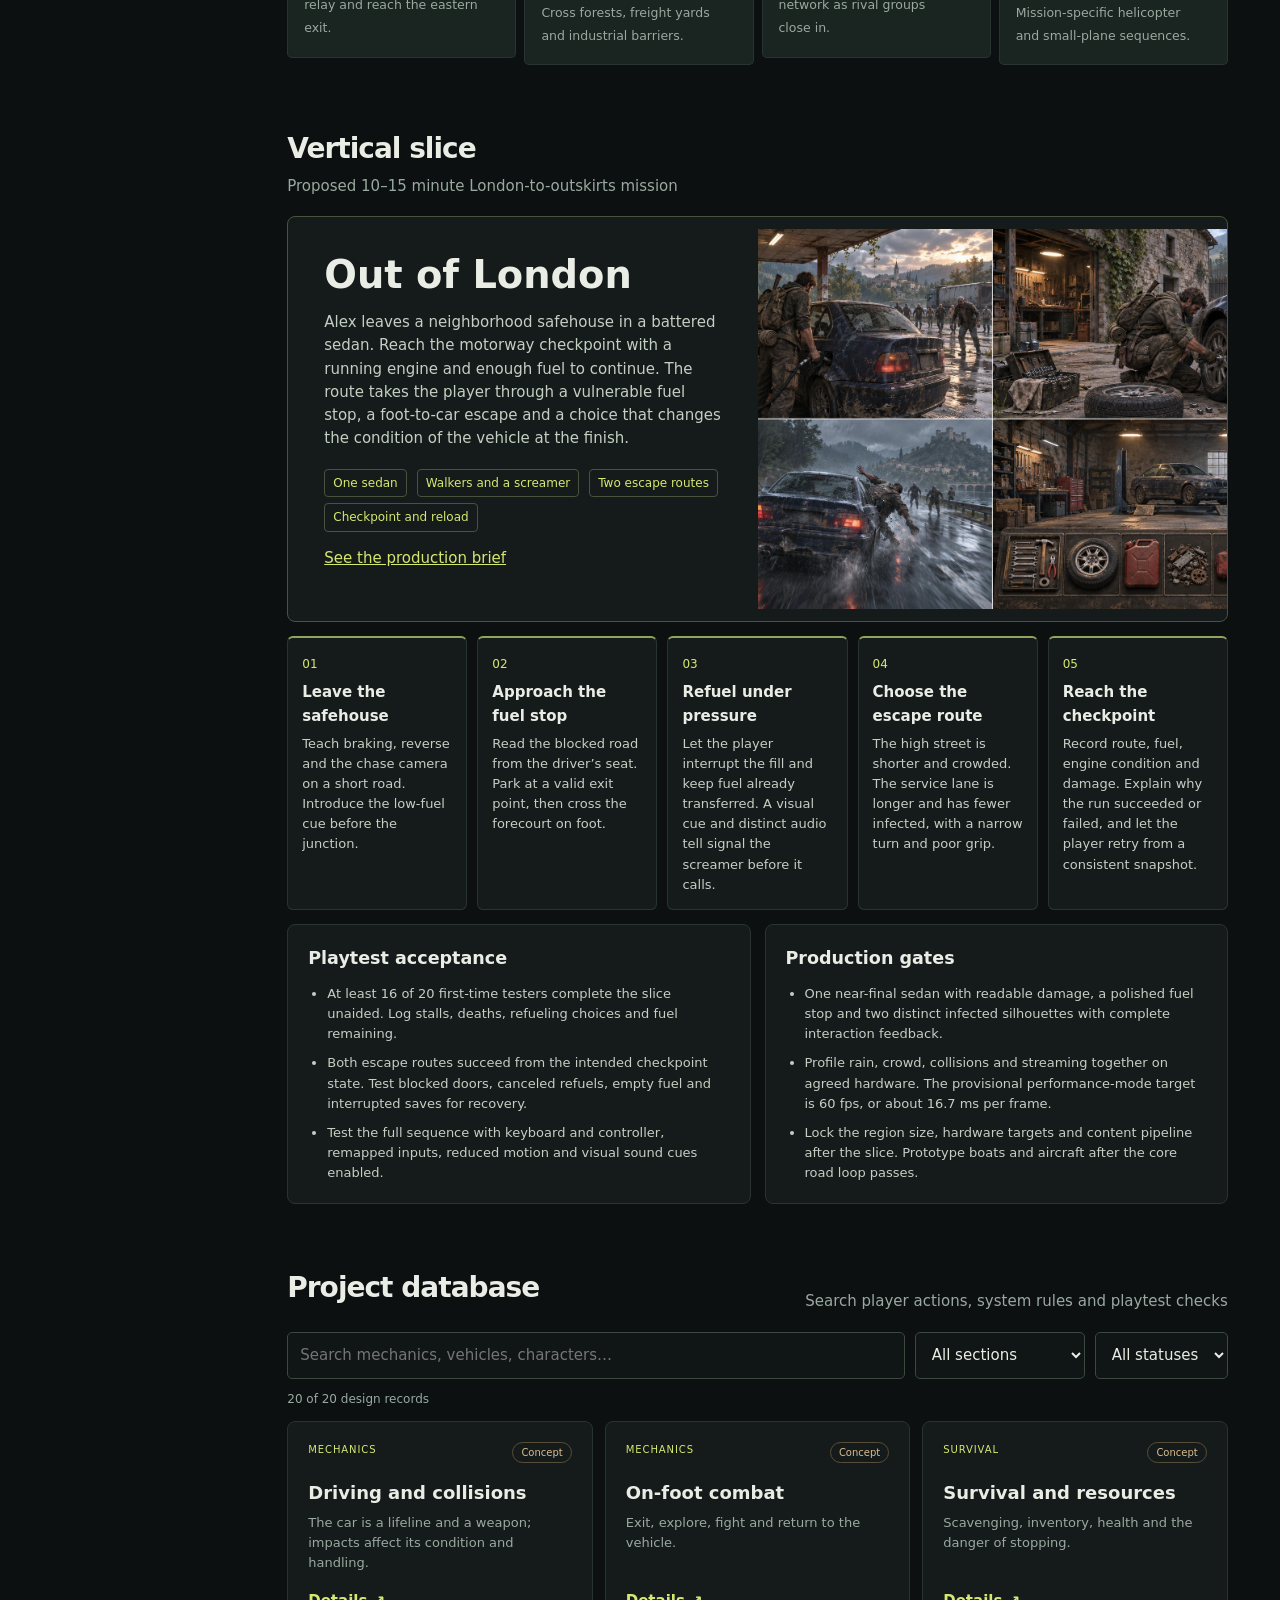
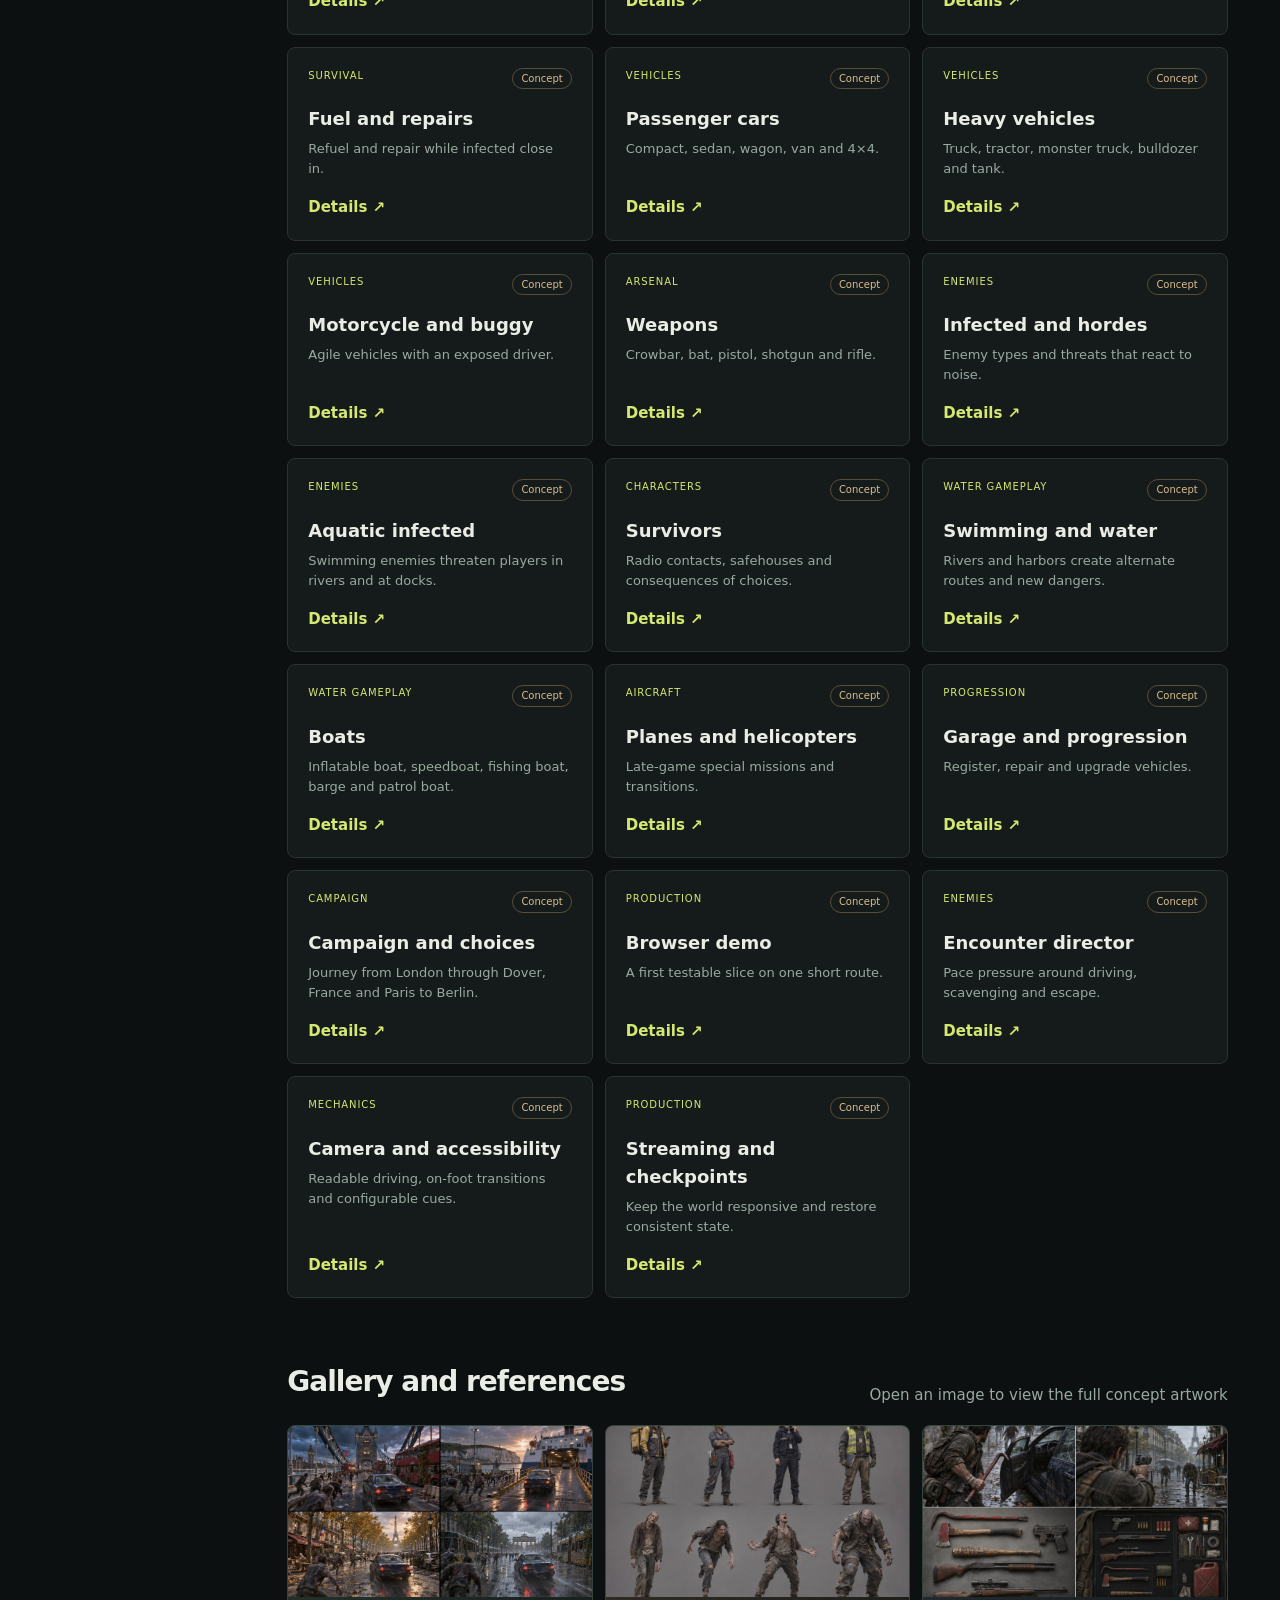
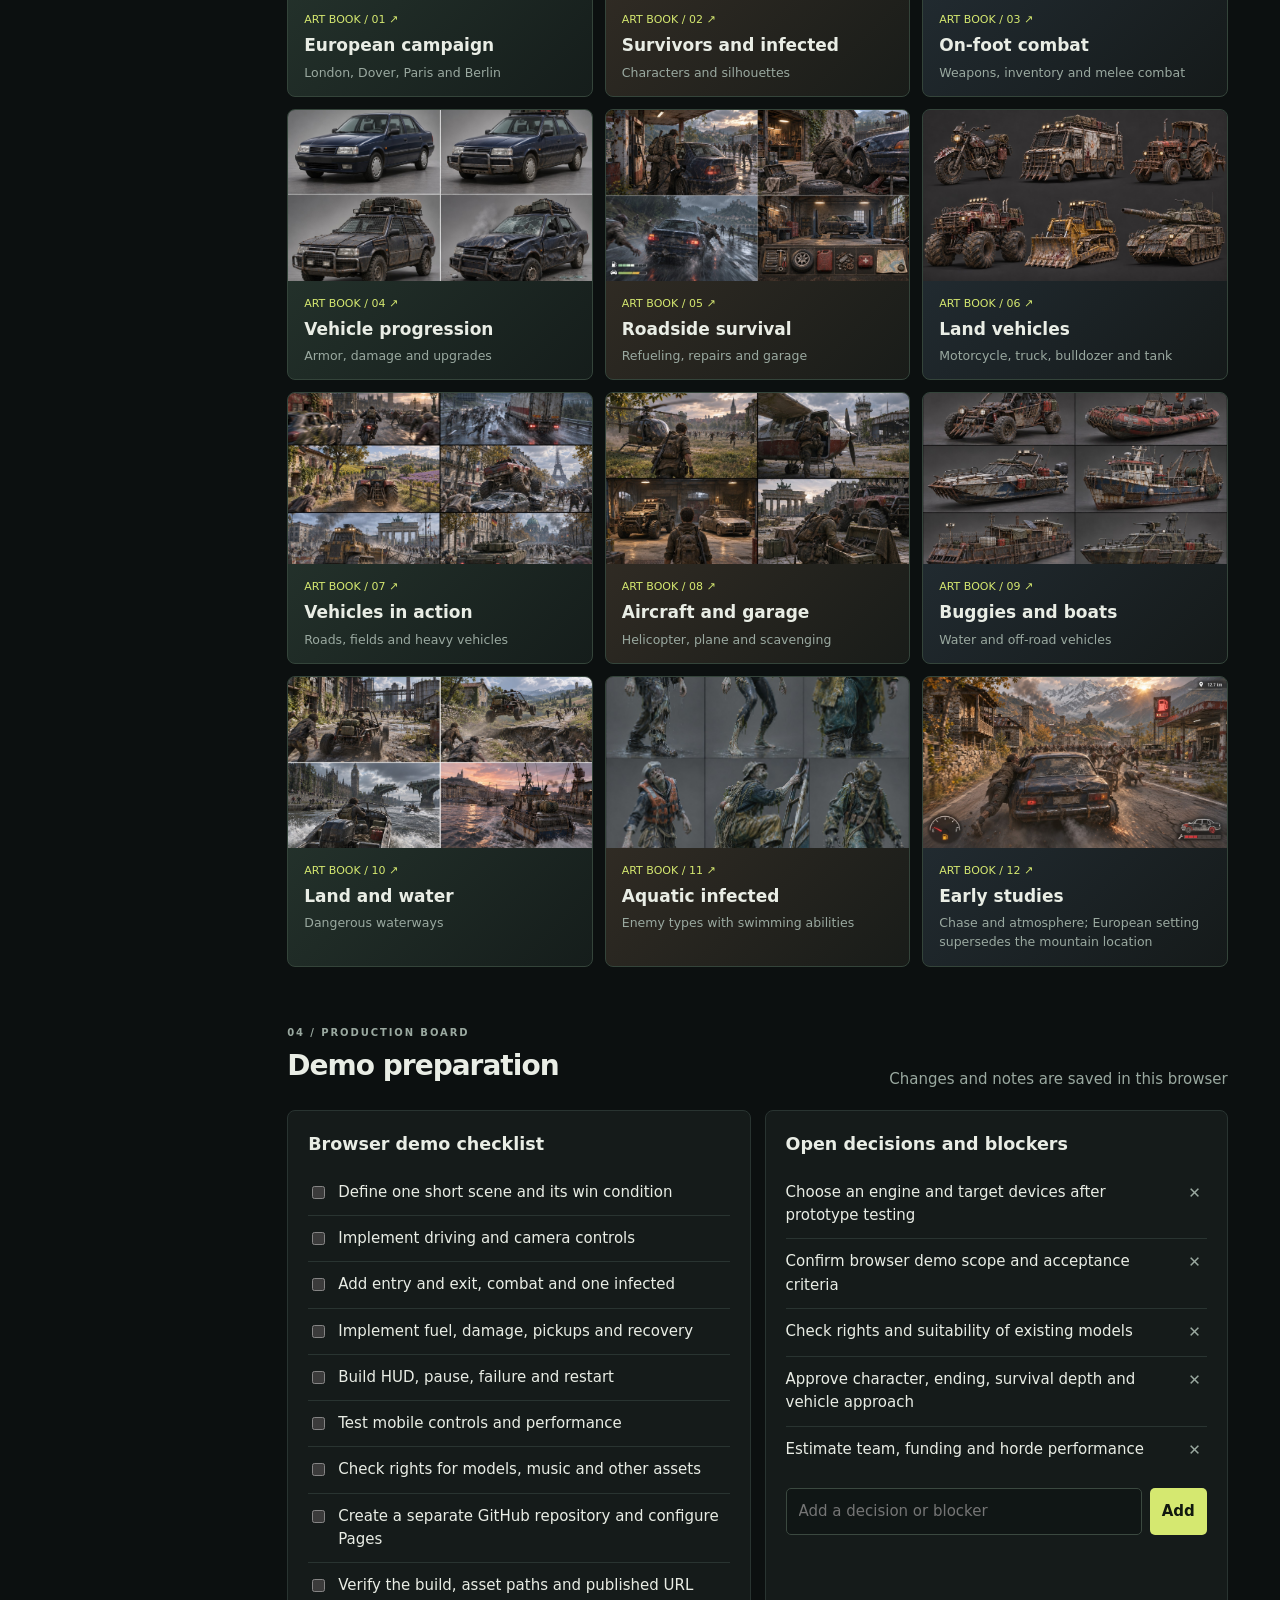
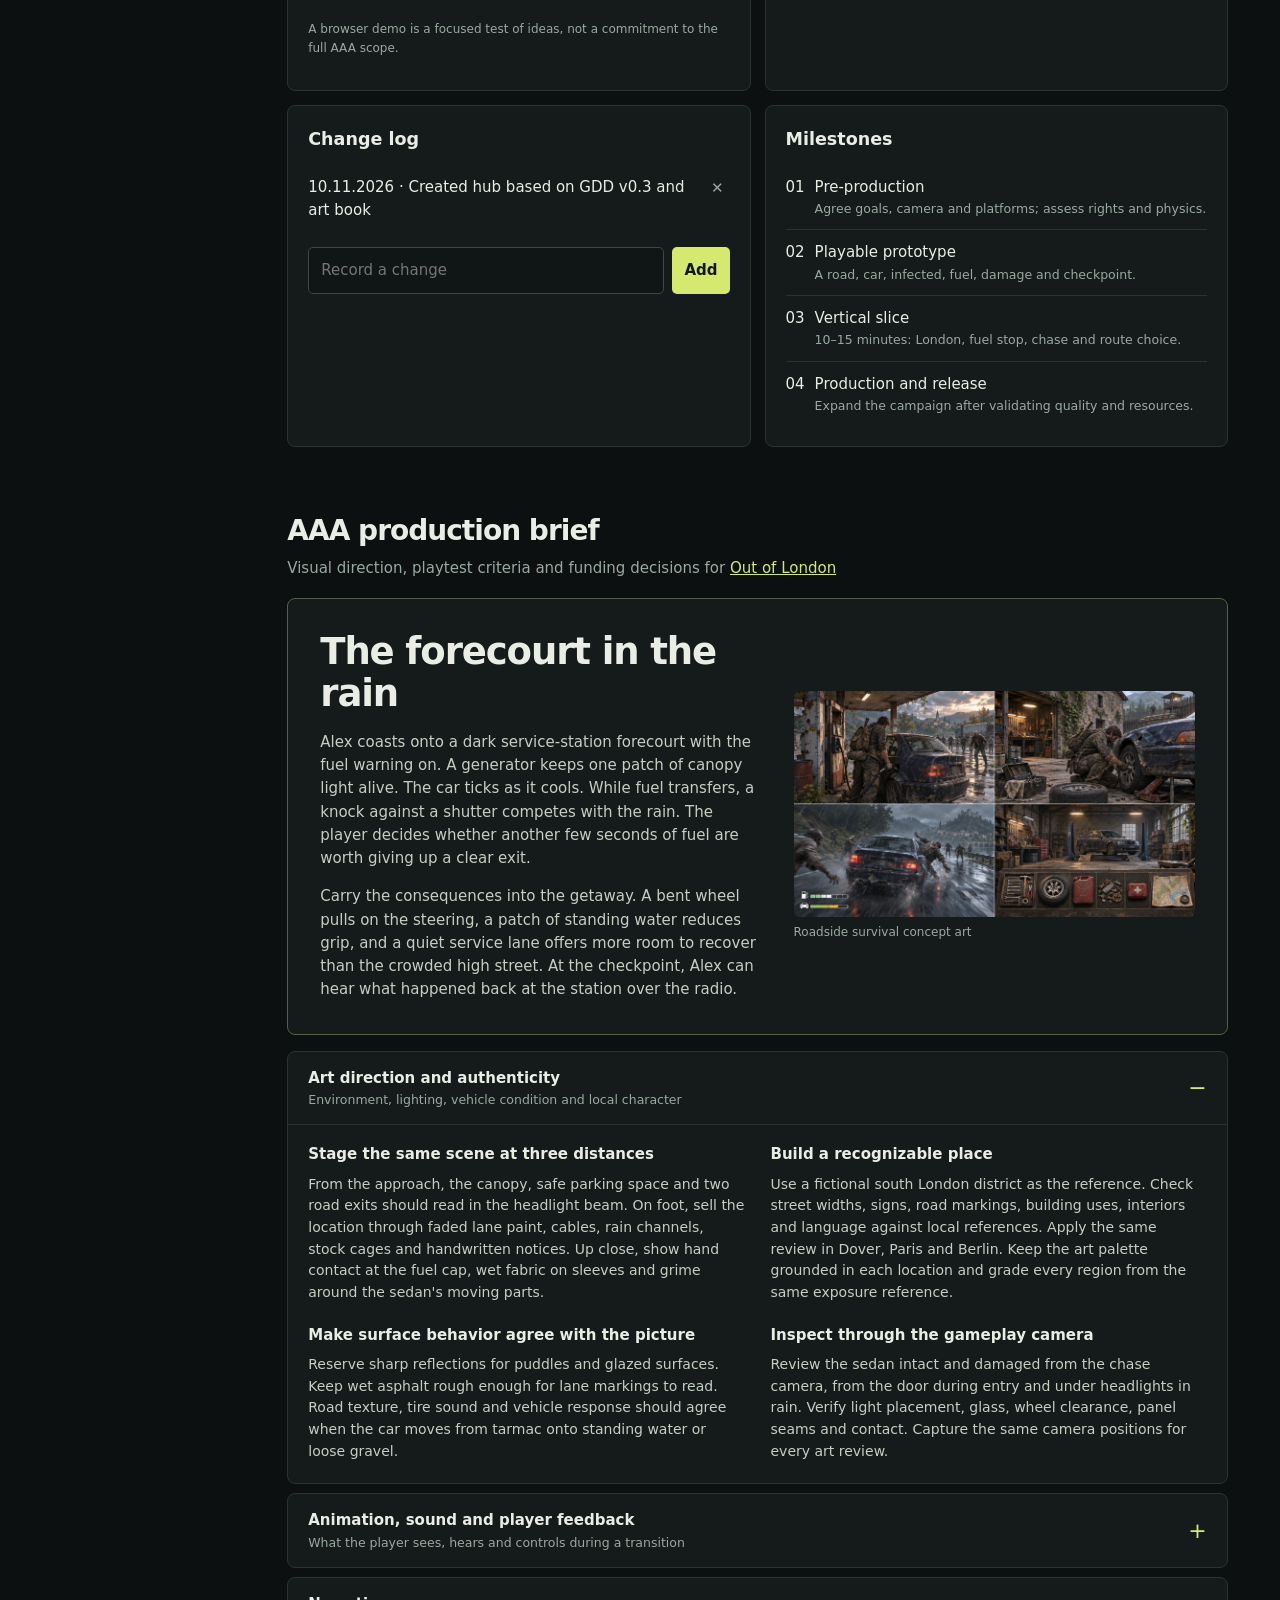
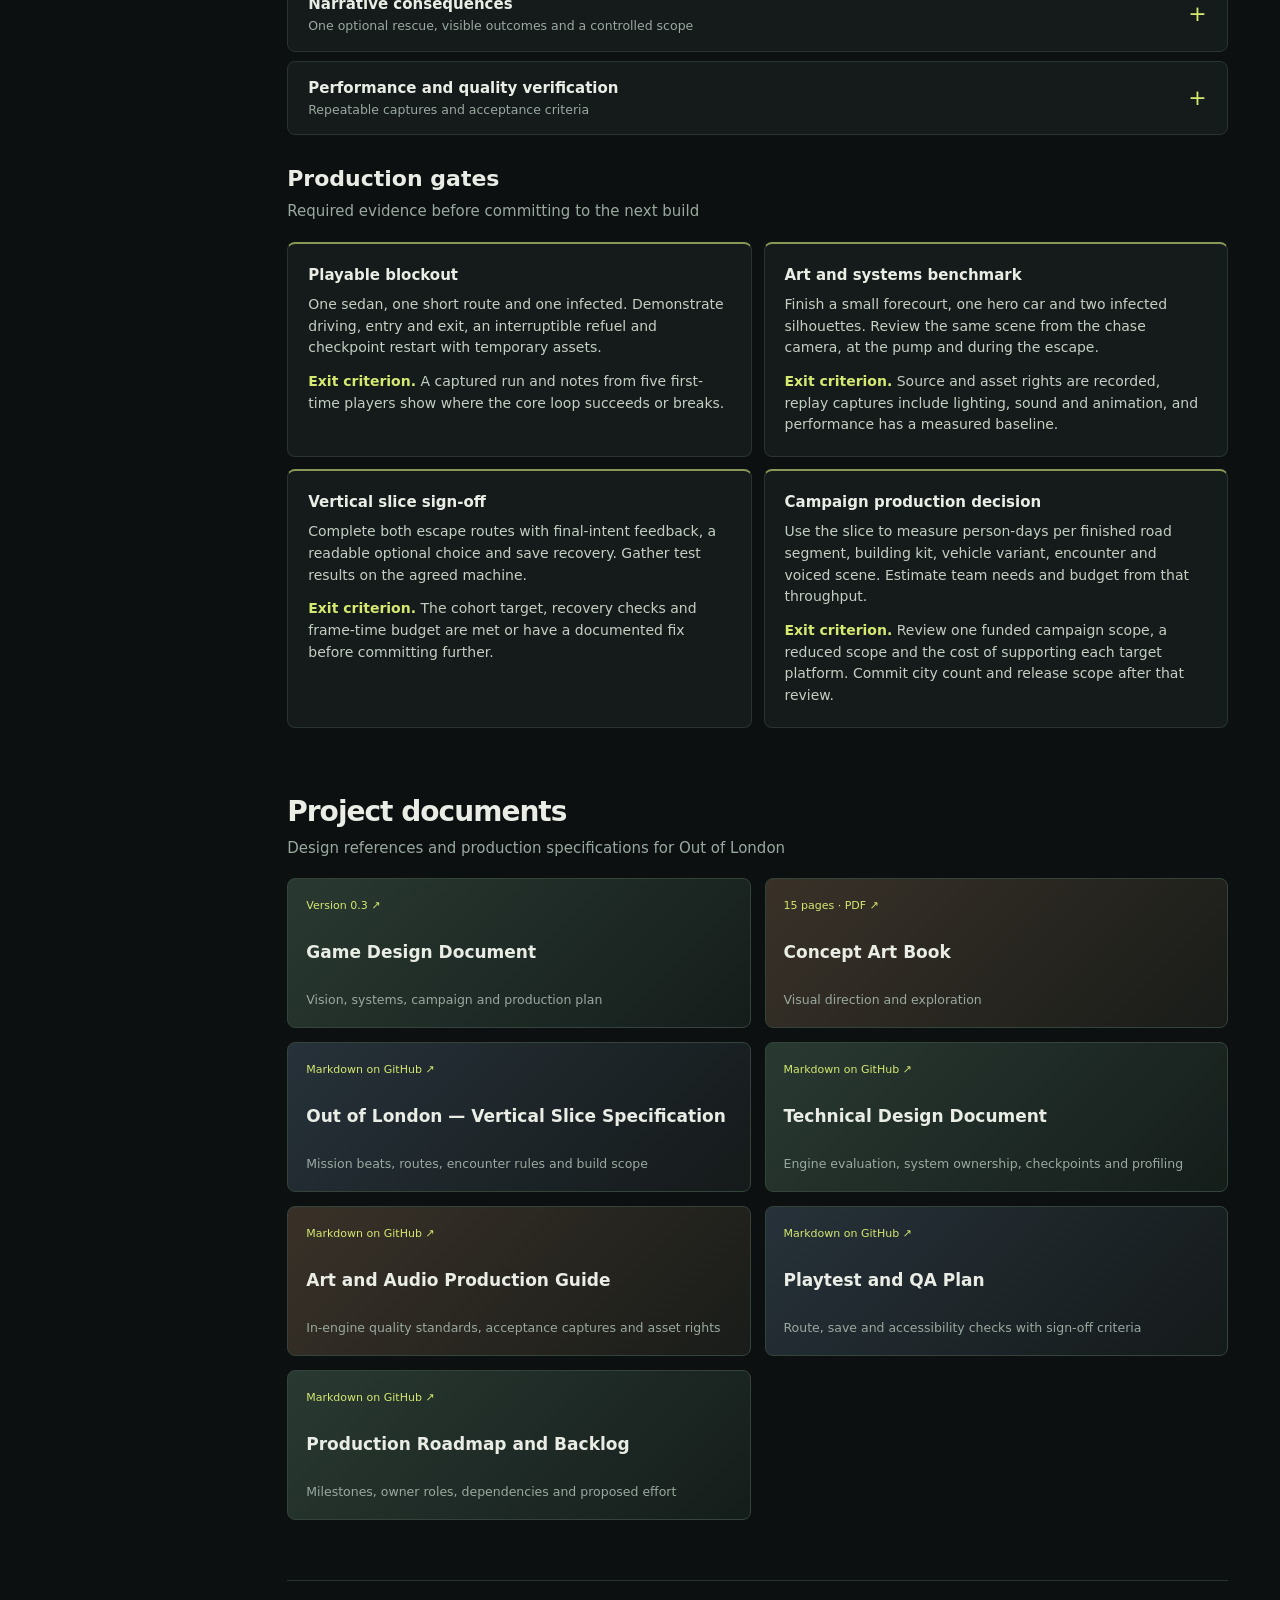
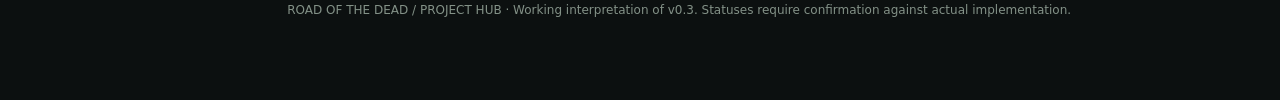
==== commit abbe7b3f: "Add Out of London pre-production documents and hub links" ====
--- a/index.html
+++ b/index.html
@@ -289,7 +289,18 @@
   </div>
 </section>
 
-<section id="sources" class="section"><div class="heading"><div><div class="eyebrow">05 / SOURCE OF TRUTH</div><h2>Project documents</h2></div></div><div class="two"><a class="art" href="docs/road_v3.md" target="_blank" rel="noopener"><span>GDD / VERSION 0.3 ↗</span><b>road_v3.md</b><small>Vision, systems, campaign and production plan</small></a><a class="art" href="docs/Concept_Art_Book.pdf" target="_blank" rel="noopener"><span>ART BOOK / 15 PAGES ↗</span><b>Concept Art Book.pdf</b><small>Visual direction and exploration</small></a></div></section><footer>ROAD OF THE DEAD / PROJECT HUB · Working interpretation of v0.3. Statuses require confirmation against actual implementation.</footer></div></main><dialog id="modal" aria-labelledby="record-title"><button class="close" aria-label="Close">✕</button><div id="detail"></div></dialog><script>
+<section id="sources" class="section" aria-labelledby="project-documents-title">
+  <div class="heading"><div><h2 id="project-documents-title">Project documents</h2><p>Design references and production specifications for Out of London</p></div></div>
+  <div class="two">
+    <a class="art" href="docs/road_v3.md" target="_blank" rel="noopener"><span>Version 0.3 ↗</span><b>Game Design Document</b><small>Vision, systems, campaign and production plan</small></a>
+    <a class="art" href="docs/Concept_Art_Book.pdf" target="_blank" rel="noopener"><span>15 pages · PDF ↗</span><b>Concept Art Book</b><small>Visual direction and exploration</small></a>
+    <a class="art" href="https://github.com/toodummy/ZombieEU/blob/main/docs/out-of-london-vertical-slice.md" target="_blank" rel="noopener"><span>Markdown on GitHub ↗</span><b>Out of London — Vertical Slice Specification</b><small>Mission beats, routes, encounter rules and build scope</small></a>
+    <a class="art" href="https://github.com/toodummy/ZombieEU/blob/main/docs/technical-design.md" target="_blank" rel="noopener"><span>Markdown on GitHub ↗</span><b>Technical Design Document</b><small>Engine evaluation, system ownership, checkpoints and profiling</small></a>
+    <a class="art" href="https://github.com/toodummy/ZombieEU/blob/main/docs/art-and-audio-production-guide.md" target="_blank" rel="noopener"><span>Markdown on GitHub ↗</span><b>Art and Audio Production Guide</b><small>In-engine quality standards, acceptance captures and asset rights</small></a>
+    <a class="art" href="https://github.com/toodummy/ZombieEU/blob/main/docs/playtest-and-qa-plan.md" target="_blank" rel="noopener"><span>Markdown on GitHub ↗</span><b>Playtest and QA Plan</b><small>Route, save and accessibility checks with sign-off criteria</small></a>
+    <a class="art" href="https://github.com/toodummy/ZombieEU/blob/main/docs/production-roadmap-and-backlog.md" target="_blank" rel="noopener"><span>Markdown on GitHub ↗</span><b>Production Roadmap and Backlog</b><small>Milestones, owner roles, dependencies and proposed effort</small></a>
+  </div>
+</section><footer>ROAD OF THE DEAD / PROJECT HUB · Working interpretation of v0.3. Statuses require confirmation against actual implementation.</footer></div></main><dialog id="modal" aria-labelledby="record-title"><button class="close" aria-label="Close">✕</button><div id="detail"></div></dialog><script>
 const gdd='docs/road_v3.md',pdf='docs/Concept_Art_Book.pdf';
 const art=[['European campaign','London, Dover, Paris and Berlin','docs/concept-01.jpg',1],['Survivors and infected','Characters and silhouettes','docs/concept-02.jpg',2],['On-foot combat','Weapons, inventory and melee combat','docs/concept-03.jpg',3],['Vehicle progression','Armor, damage and upgrades','docs/concept-04.jpg',4],['Roadside survival','Refueling, repairs and garage','docs/concept-05.jpg',5],['Land vehicles','Motorcycle, truck, bulldozer and tank','docs/concept-06.jpg',6],['Vehicles in action','Roads, fields and heavy vehicles','docs/concept-07.jpg',7],['Aircraft and garage','Helicopter, plane and scavenging','docs/concept-08.jpg',8],['Buggies and boats','Water and off-road vehicles','docs/concept-09.jpg',9],['Land and water','Dangerous waterways','docs/concept-10.jpg',10],['Aquatic infected','Enemy types with swimming abilities','docs/concept-11.jpg',11],['Early studies','Chase and atmosphere; European setting supersedes the mountain location','docs/concept-12.jpg',12]];
 const data=[
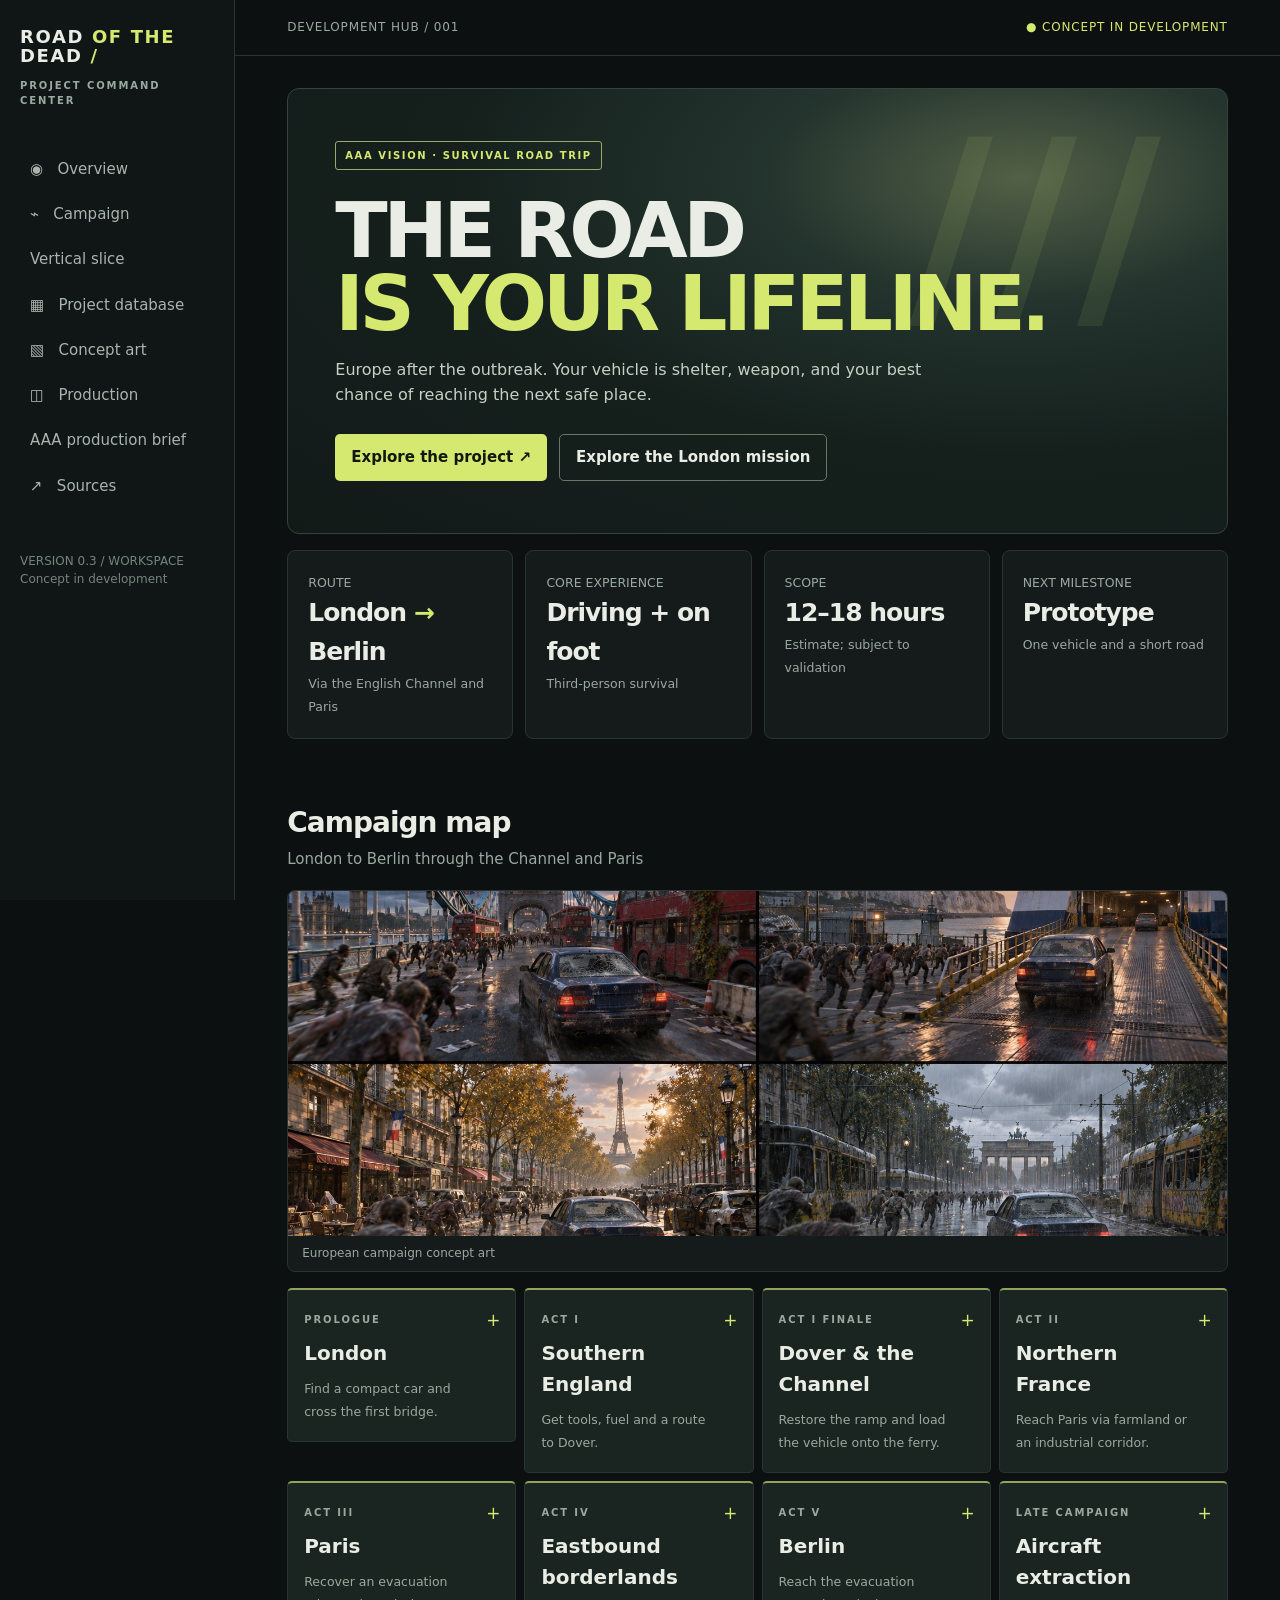
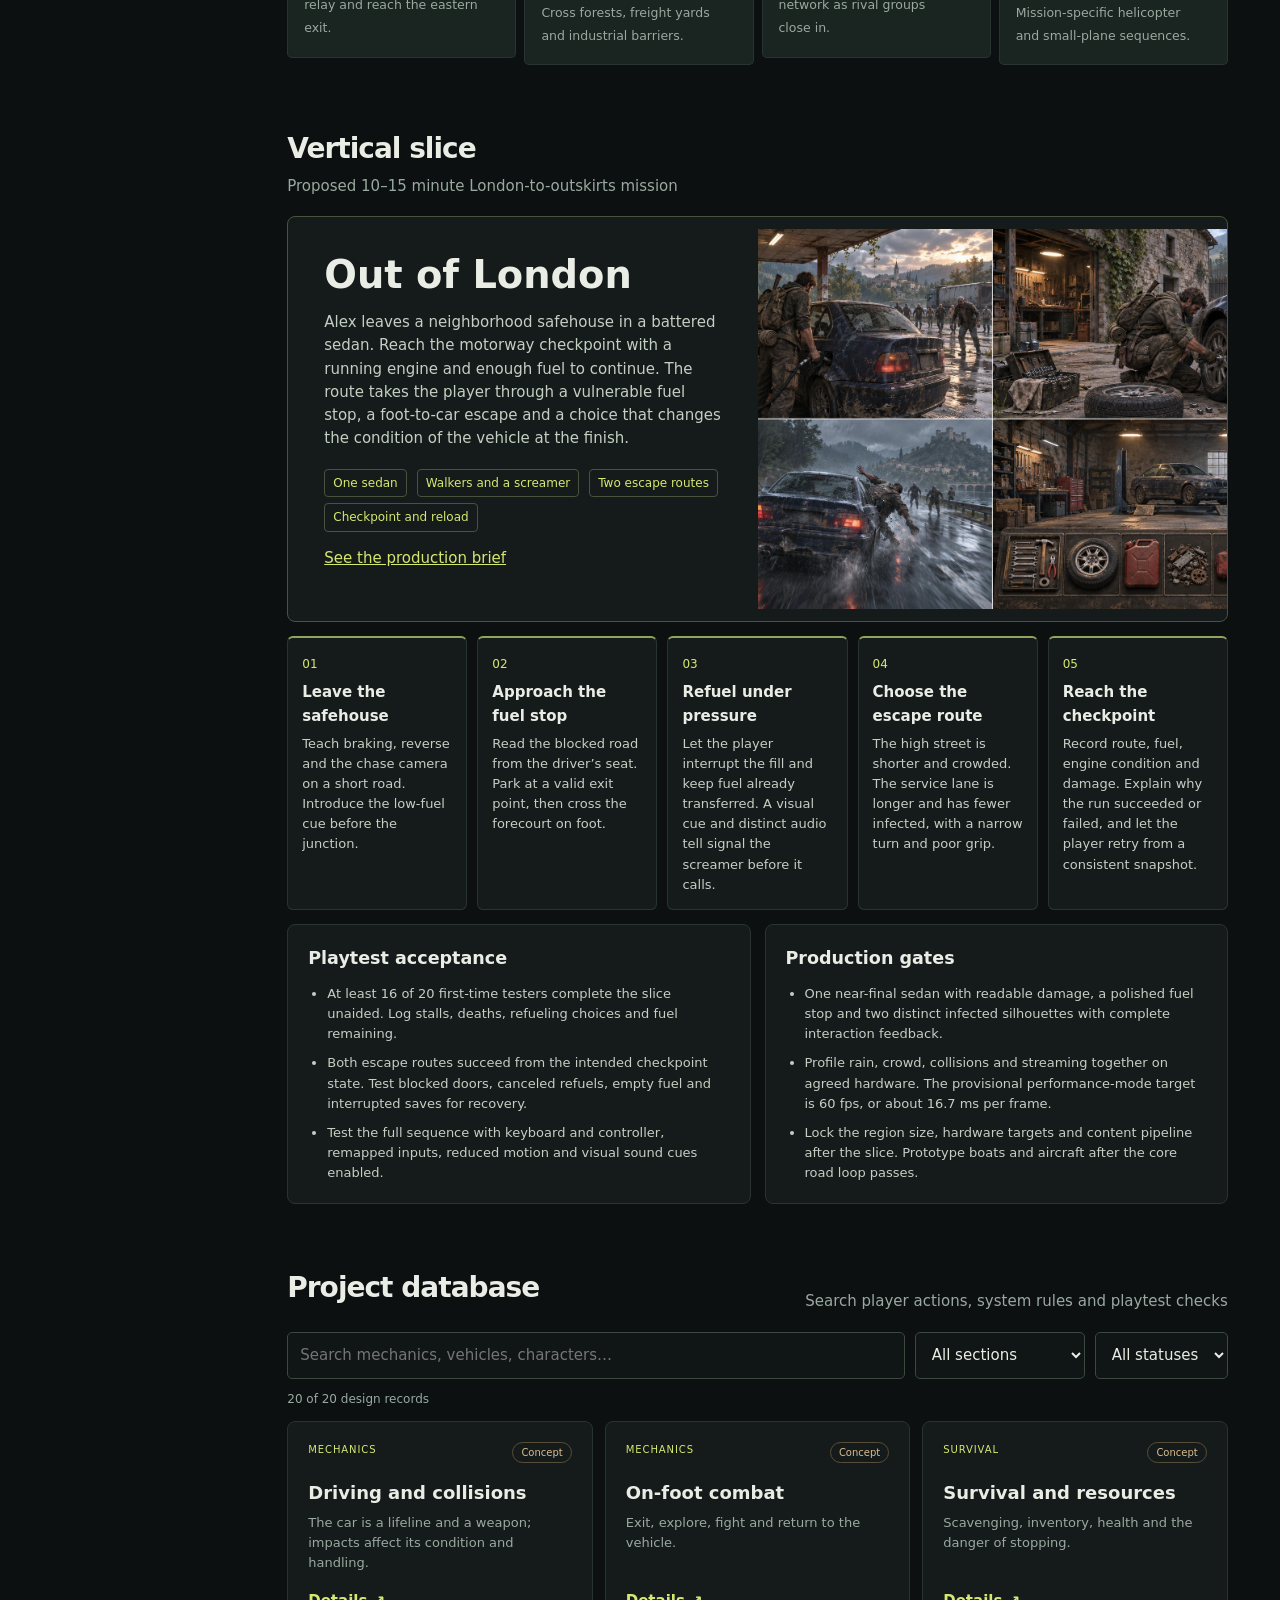
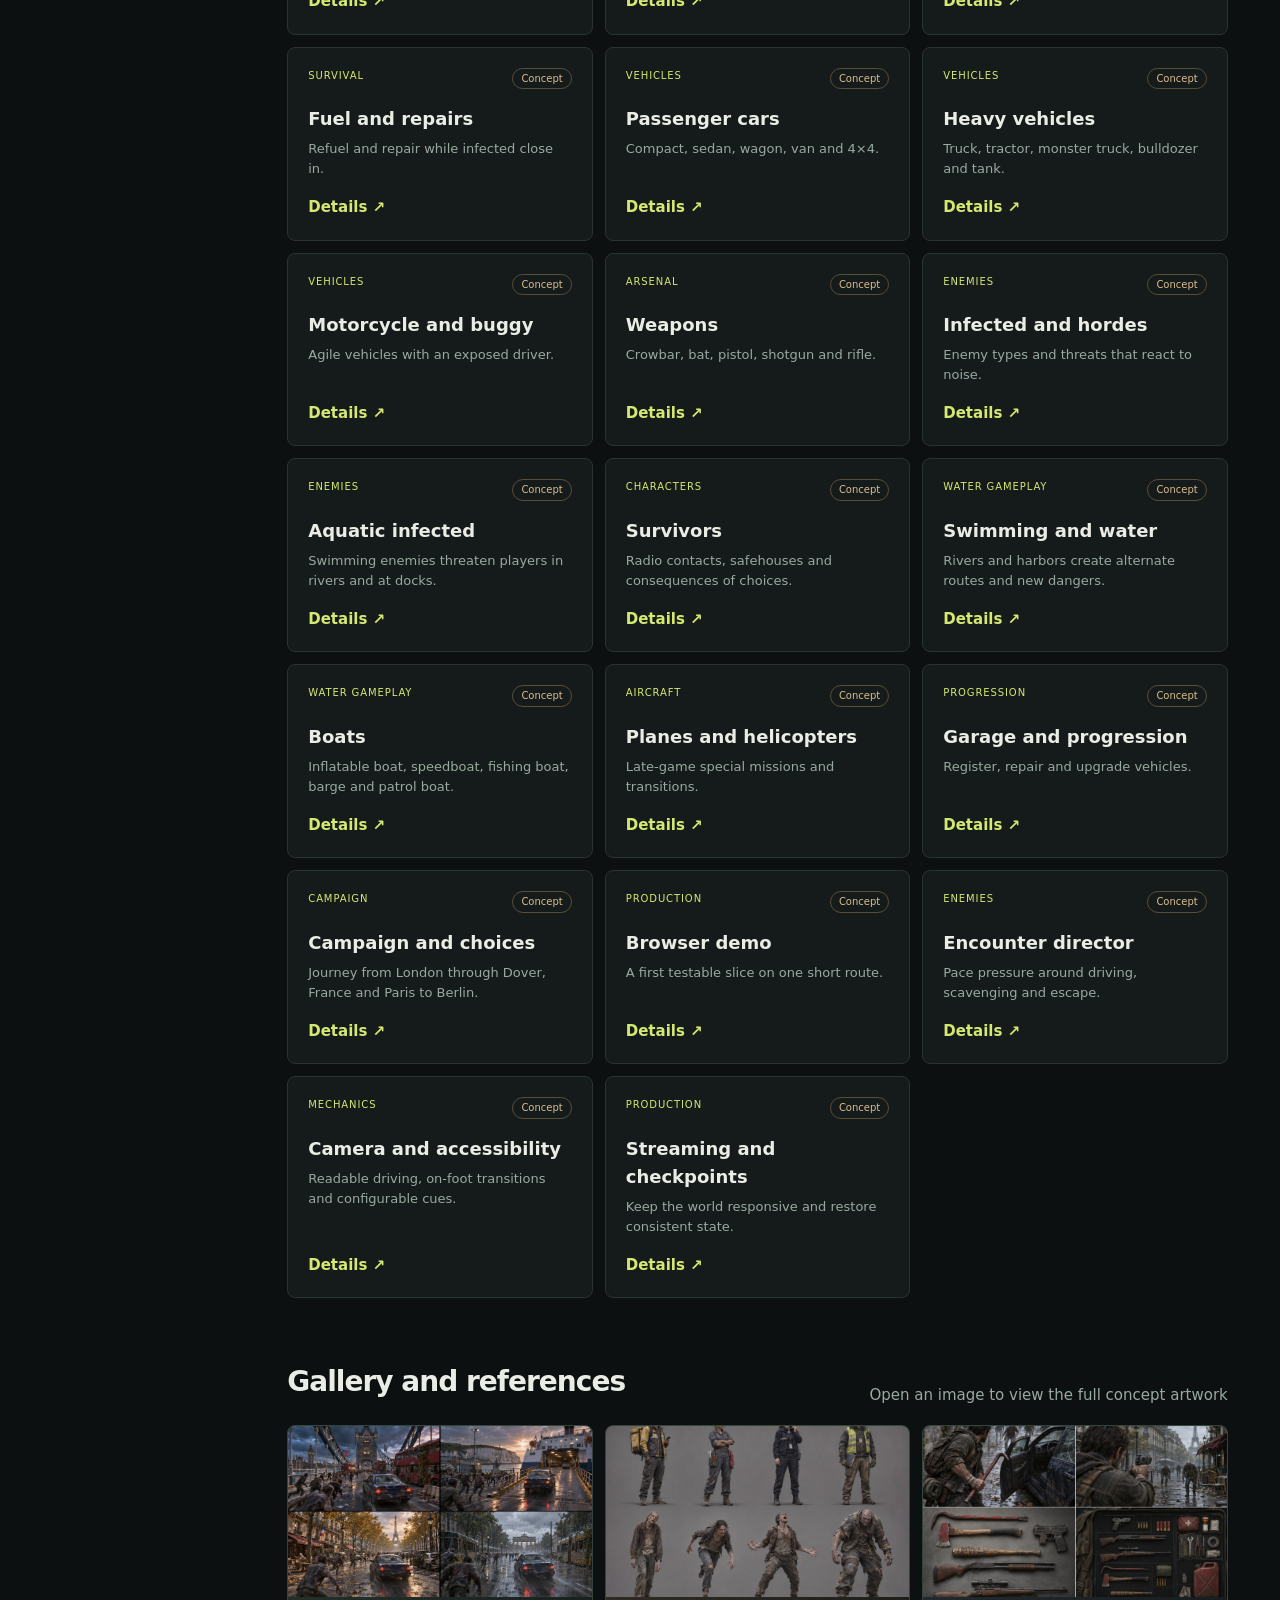
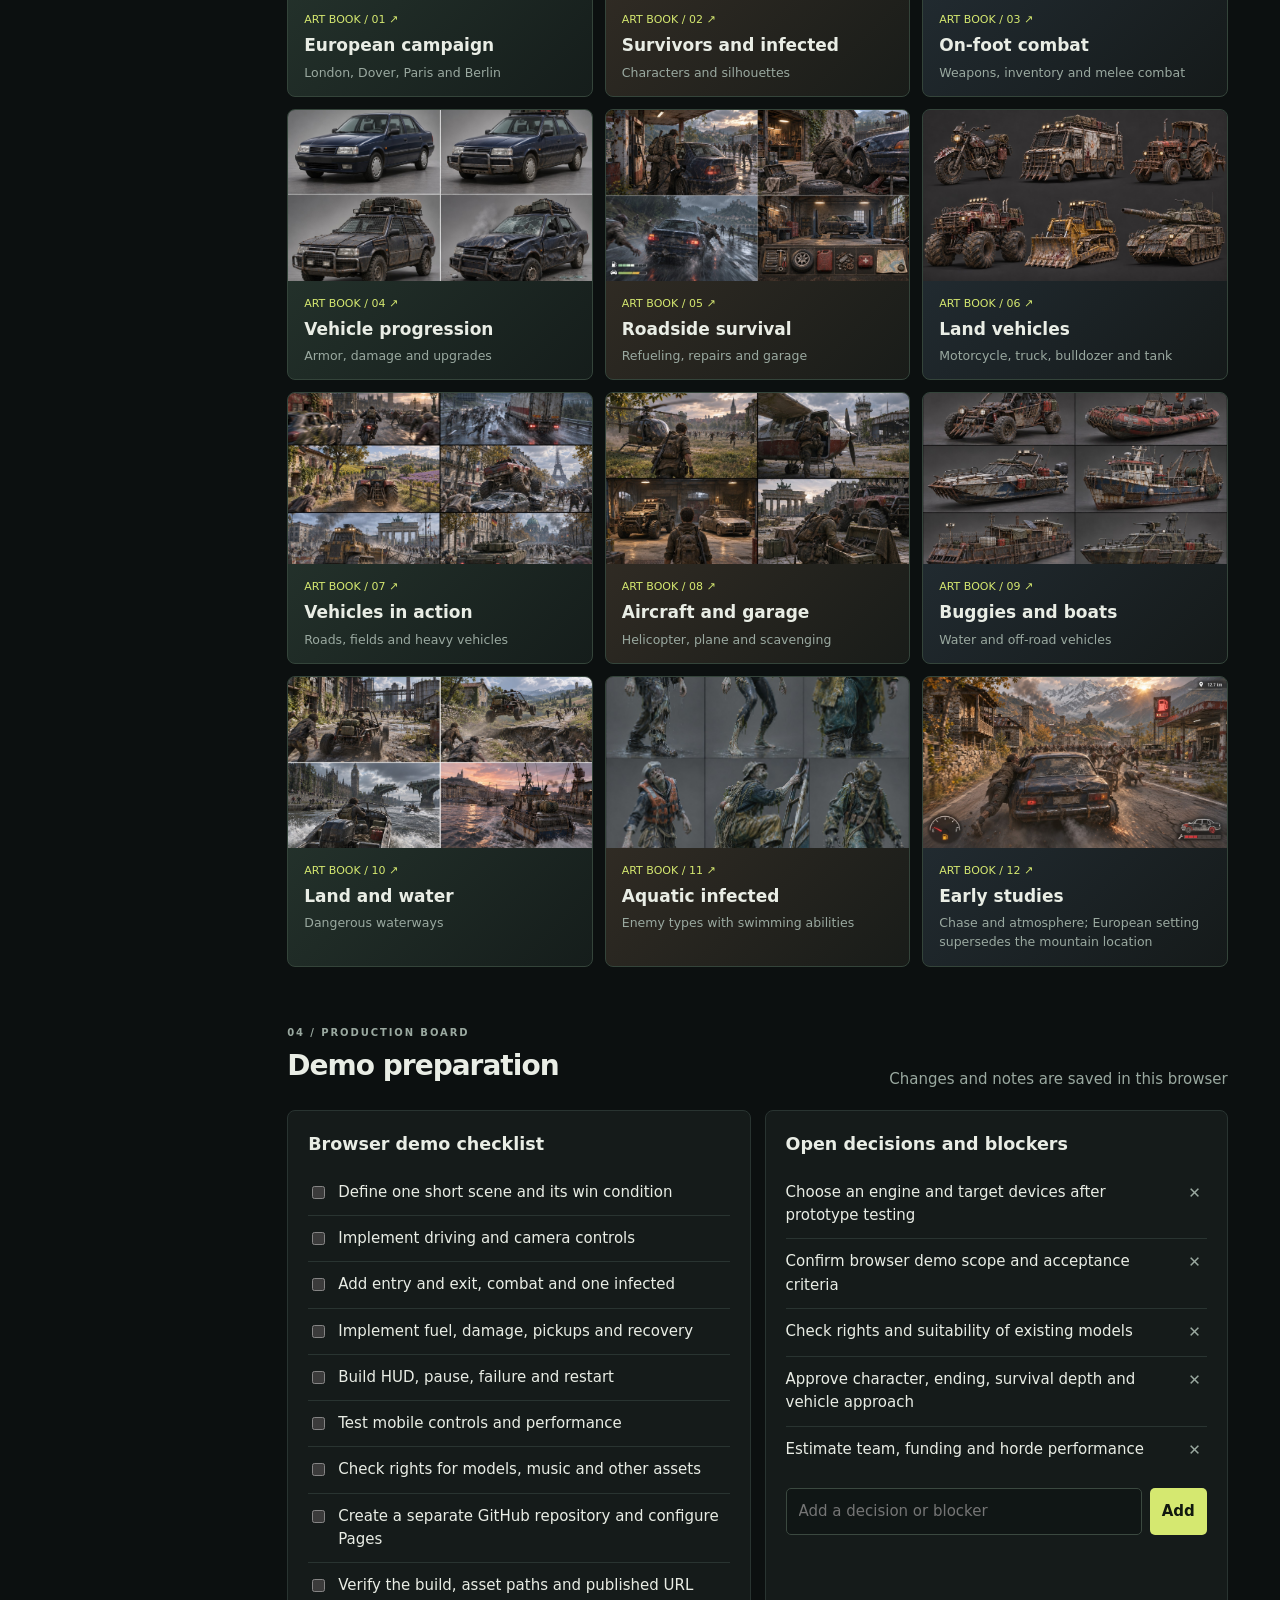
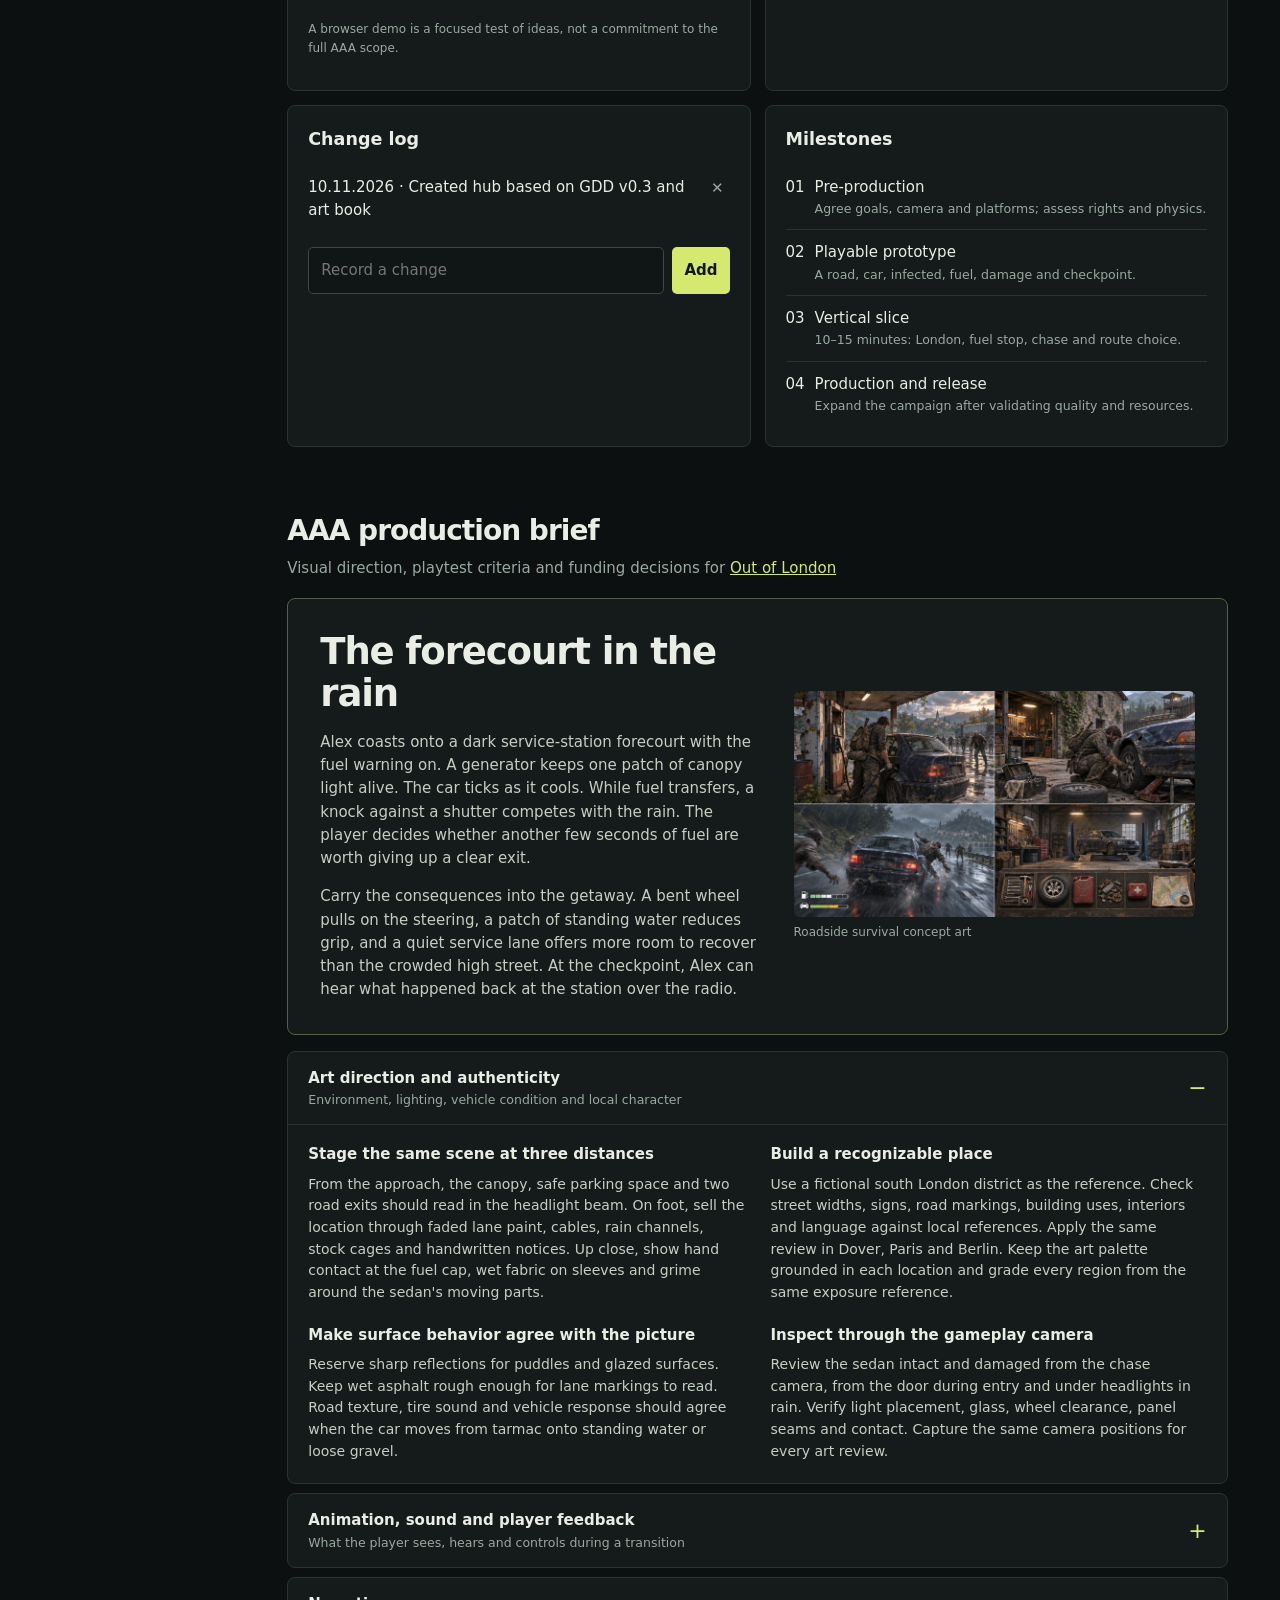
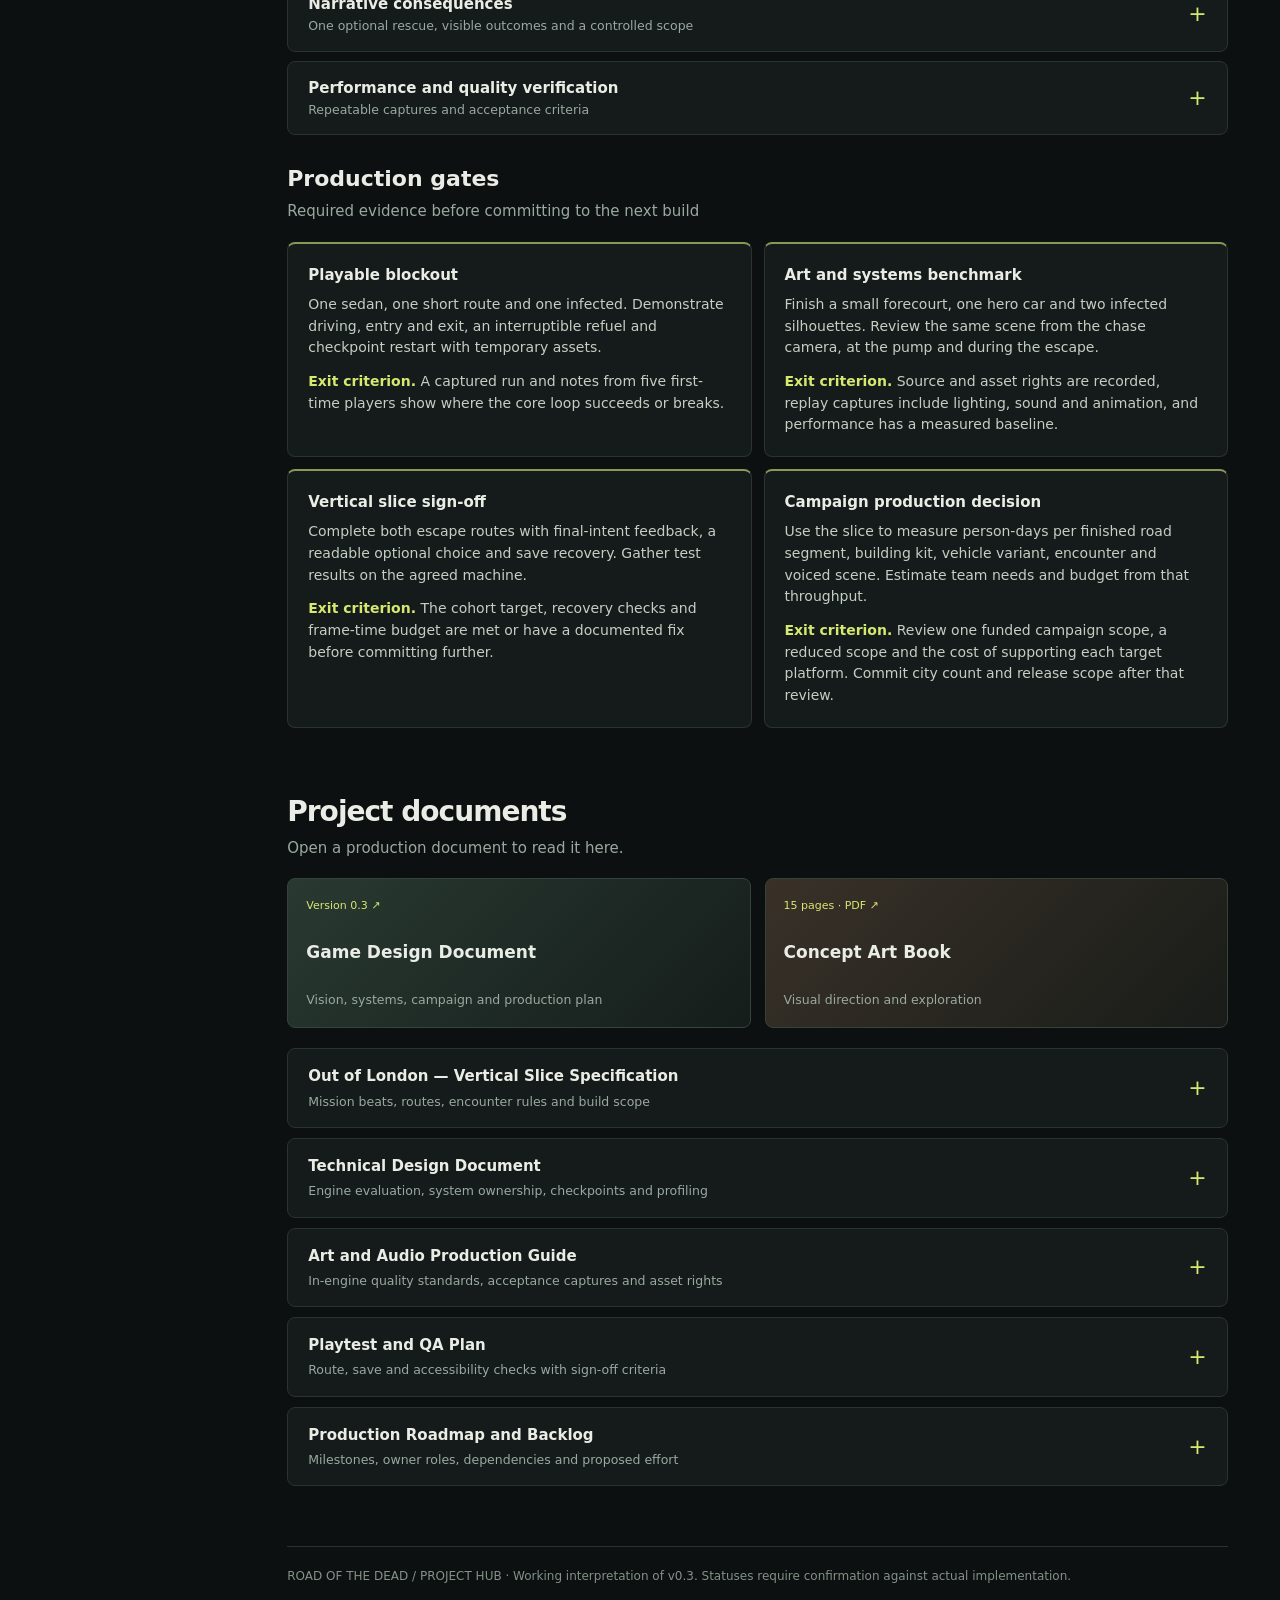
==== commit 946b6f2a: "Make production documents readable inside the hub" ====
--- a/index.html
+++ b/index.html
@@ -184,6 +184,43 @@
   .quality-lead, .quality-topic-body, .quality-gate-list { grid-template-columns: 1fr; }
 }
 
+
+.document-readers { display: grid; grid-template-columns: minmax(0, 1fr); gap: 10px; margin-top: 20px; }
+.document-reader.panel { padding: 0; scroll-margin-top: 16px; }
+.document-reader summary {
+  display: flex;
+  justify-content: space-between;
+  align-items: center;
+  gap: 16px;
+  padding: 16px 20px;
+  border-radius: 8px;
+  list-style: none;
+  cursor: pointer;
+}
+.document-reader summary::-webkit-details-marker { display: none; }
+.document-reader summary:hover { background: #202a22; }
+.document-reader summary::after { content: '+'; color: var(--acid); font-size: 22px; line-height: 1; }
+.document-reader[open] summary::after { content: '−'; }
+.document-reader summary strong, .document-reader summary small { display: block; }
+.document-reader summary small { margin-top: 3px; color: var(--muted); }
+.document-body { padding: 18px clamp(16px, 3vw, 32px) 24px; border-top: 1px solid var(--line); }
+.document-body > p, .document-body > ul, .document-body > ol { max-width: 78ch; }
+.document-body p, .document-body li { color: #c4cfc4; }
+.document-body p:first-child { margin-top: 0; }
+.document-body h3 { margin: 24px 0 10px; font-size: 21px; }
+.document-body strong { color: var(--text); }
+.document-body a { color: var(--acid); }
+.document-repo { font-size: 13px; }
+.document-body code { overflow-wrap: anywhere; }
+.document-table { max-width: 100%; overflow: auto; margin: 14px 0; border: 1px solid var(--line); border-radius: 5px; }
+.document-table table { width: 100%; min-width: 480px; border-collapse: collapse; font-size: 14px; }
+.document-table th, .document-table td { padding: 9px 12px; text-align: left; vertical-align: top; border-bottom: 1px solid var(--line); }
+.document-table th { color: var(--text); background: #222c23; }
+.document-table td { color: #c4cfc4; }
+.document-table tr:last-child td { border-bottom: 0; }
+.document-route { padding: 12px 18px; border-left: 2px solid var(--acid); background: #1b251e; }
+.document-route ol { margin: 0; padding-left: 21px; }
+.document-route p { margin: 8px 0 0; }
 </style></head><body><aside><div class="brand">ROAD <span>OF THE</span><br>DEAD<span> /</span></div><div class="eyebrow" style="margin-top:12px">Project command center</div><nav class="nav"><a href="#overview">◉ &nbsp; Overview</a><a href="#campaign">⌁ &nbsp; Campaign</a><a href="#vertical-slice">Vertical slice</a><a href="#systems">▦ &nbsp; Project database</a><a href="#gallery">▧ &nbsp; Concept art</a><a href="#production">◫ &nbsp; Production</a><a href="#aaa-production">AAA production brief</a><a href="#sources">↗ &nbsp; Sources</a></nav><div class="side-foot">VERSION 0.3 / WORKSPACE<br>Concept in development</div></aside><main class="main"><div class="top"><span>DEVELOPMENT HUB / 001</span><span class="live">● CONCEPT IN DEVELOPMENT</span></div><div class="wrap"><section id="overview" class="hero"><div class="tag">AAA VISION · SURVIVAL ROAD TRIP</div><h1>THE ROAD<br><span>IS YOUR LIFELINE.</span></h1><p>Europe after the outbreak. Your vehicle is shelter, weapon, and your best chance of reaching the next safe place.</p><div class="hero-actions"><a class="btn" href="#systems">Explore the project ↗</a><a class="btn secondary" href="#vertical-slice">Explore the London mission</a></div></section><section class="section" style="margin-top:16px"><div class="stats"><div class="stat"><small>ROUTE</small><strong>London <em>→</em> Berlin</strong><small>Via the English Channel and Paris</small></div><div class="stat"><small>CORE EXPERIENCE</small><strong>Driving + on foot</strong><small>Third-person survival</small></div><div class="stat"><small>SCOPE</small><strong>12–18 hours</strong><small>Estimate; subject to validation</small></div><div class="stat"><small>NEXT MILESTONE</small><strong>Prototype</strong><small>One vehicle and a short road</small></div></div></section>
 <section id="campaign" class="section" aria-labelledby="campaign-title">
   <div class="heading"><div><h2 id="campaign-title">Campaign map</h2><p>London to Berlin through the Channel and Paris</p></div></div>
@@ -290,15 +327,609 @@
 </section>
 
 <section id="sources" class="section" aria-labelledby="project-documents-title">
-  <div class="heading"><div><h2 id="project-documents-title">Project documents</h2><p>Design references and production specifications for Out of London</p></div></div>
+  <div class="heading"><div><h2 id="project-documents-title">Project documents</h2><p>Open a production document to read it here.</p></div></div>
   <div class="two">
     <a class="art" href="docs/road_v3.md" target="_blank" rel="noopener"><span>Version 0.3 ↗</span><b>Game Design Document</b><small>Vision, systems, campaign and production plan</small></a>
     <a class="art" href="docs/Concept_Art_Book.pdf" target="_blank" rel="noopener"><span>15 pages · PDF ↗</span><b>Concept Art Book</b><small>Visual direction and exploration</small></a>
-    <a class="art" href="https://github.com/toodummy/ZombieEU/blob/main/docs/out-of-london-vertical-slice.md" target="_blank" rel="noopener"><span>Markdown on GitHub ↗</span><b>Out of London — Vertical Slice Specification</b><small>Mission beats, routes, encounter rules and build scope</small></a>
-    <a class="art" href="https://github.com/toodummy/ZombieEU/blob/main/docs/technical-design.md" target="_blank" rel="noopener"><span>Markdown on GitHub ↗</span><b>Technical Design Document</b><small>Engine evaluation, system ownership, checkpoints and profiling</small></a>
-    <a class="art" href="https://github.com/toodummy/ZombieEU/blob/main/docs/art-and-audio-production-guide.md" target="_blank" rel="noopener"><span>Markdown on GitHub ↗</span><b>Art and Audio Production Guide</b><small>In-engine quality standards, acceptance captures and asset rights</small></a>
-    <a class="art" href="https://github.com/toodummy/ZombieEU/blob/main/docs/playtest-and-qa-plan.md" target="_blank" rel="noopener"><span>Markdown on GitHub ↗</span><b>Playtest and QA Plan</b><small>Route, save and accessibility checks with sign-off criteria</small></a>
-    <a class="art" href="https://github.com/toodummy/ZombieEU/blob/main/docs/production-roadmap-and-backlog.md" target="_blank" rel="noopener"><span>Markdown on GitHub ↗</span><b>Production Roadmap and Backlog</b><small>Milestones, owner roles, dependencies and proposed effort</small></a>
+  </div>
+  <div class="document-readers">
+<details id="doc-out-of-london-vertical-slice" class="panel document-reader">
+  <summary><span><strong>Out of London — Vertical Slice Specification</strong><small>Mission beats, routes, encounter rules and build scope</small></span></summary>
+  <div class="document-body">
+    <p class="document-repo"><a href="https://github.com/toodummy/ZombieEU/blob/main/docs/out-of-london-vertical-slice.md" target="_blank" rel="noopener">View Markdown file on GitHub ↗</a></p>
+<p><strong>Status</strong> · Proposed for pre-production review<br><strong>Target</strong> · One complete single-player PC mission in 10–15 minutes<br><strong>Player</strong> · Alex Morgan, driving a battered sedan from a neighborhood safehouse to a motorway checkpoint</p>
+<h3>Mission contract</h3>
+<p>The player leaves with enough fuel to reach the station and must refuel to have a reliable margin for the escape. The station is the moment where the driving and on-foot loops meet. The player can watch the gauge rise while the forecourt becomes less safe, then decide when to stop fueling and which route to take. The slice ends with a running car reaching the motorway checkpoint. Its debrief explains the route taken, fuel left, vehicle condition and optional rescue outcome.</p>
+<div class="document-table" role="region" aria-label="Out of London — Vertical Slice Specification table" tabindex="0"><table>
+<thead>
+<tr>
+<th scope="col">Required for the slice</th>
+<th scope="col">Deferred past the slice</th>
+</tr>
+</thead>
+<tbody><tr>
+<td>Sedan, chase camera, one drive-to-foot-to-drive sequence, interruptible fuel transfer, readable wheel damage and recovery</td>
+<td>Additional vehicles, garage progression, water and aircraft, companion AI, systemic city simulation</td>
+</tr>
+<tr>
+<td>One safehouse, one forecourt, two escape routes, two infected archetypes, one optional rescue, two resumable checkpoints</td>
+<td>Campaign branching, voiced cinematics, dynamic weather cycles, console certification</td>
+</tr>
+</tbody></table></div>
+<h3>Route and pacing</h3>
+<div class="document-route" aria-label="Mission route">
+  <ol><li>Neighborhood safehouse</li><li>Approach and park</li><li>Fuel stop under pressure</li></ol>
+  <p>Choose the high street or the service lane. Both routes end at the motorway checkpoint.</p>
+</div>
+<div class="document-table" role="region" aria-label="Out of London — Vertical Slice Specification table" tabindex="0"><table>
+<thead>
+<tr>
+<th scope="col">Beat</th>
+<th scope="col" align="right">Pacing target</th>
+<th scope="col">Player action and success cue</th>
+</tr>
+</thead>
+<tbody><tr>
+<td>Leave the safehouse</td>
+<td align="right">1–2 min</td>
+<td>Steer, brake and reverse before reaching traffic. Following the route sign leads to a low-fuel cue and the station approach.</td>
+</tr>
+<tr>
+<td>Approach the forecourt</td>
+<td align="right">2–3 min</td>
+<td>Spot the blocked junction and a place to park. Exit from a valid door and orient toward the fuel point.</td>
+</tr>
+<tr>
+<td>Refuel under pressure</td>
+<td align="right">3–4 min</td>
+<td>Start the fill, see fuel accumulate and hear the screamer&#39;s warning. Canceling preserves transferred fuel. The kiosk rescue can be attempted here.</td>
+</tr>
+<tr>
+<td>Escape</td>
+<td align="right">3–4 min</td>
+<td>Re-enter the car and choose the shorter crowded high street or the longer service lane with a narrow turn and low grip. The rescue opens a shortcut off the service lane.</td>
+</tr>
+<tr>
+<td>Reach the checkpoint</td>
+<td align="right">1–2 min</td>
+<td>Cross the marked motorway threshold under the car&#39;s own power. Show the route, condition, fuel and rescue result, then permit replay.</td>
+</tr>
+</tbody></table></div>
+<p>Pacing estimates include orientation and first-time reading. Tune the overall run to the stated target before locking individual beats.</p>
+<h3>Encounter behavior</h3>
+<ul>
+<li><strong>Approach.</strong> Let the player see the canopy, parking opportunity and both road exits before the danger escalates. A blocked driver-side door offers a reachable alternate entry or a clear blocked cue.</li>
+<li><strong>Pressure.</strong> Start with walkers at a distance. The screamer telegraphs escalation with sound and a directional visual cue. If its call completes, the authored encounter budget admits reinforcements through occluded entrances. Give the player time to disengage and preserve a readable route back to the car.</li>
+<li><strong>Optional rescue.</strong> Alex can help a worker behind the kiosk shutter. Success unlocks the service-lane shortcut and a radio report. Skipping the rescue preserves both original routes. Set the rescue flag only after the interaction resolves and keep it consistent on reload.</li>
+<li><strong>Route balance.</strong> The high street trades short distance for crowd pressure and collision risk. The service lane trades lower enemy density for restricted steering clearance and poor grip. Both routes must be reachable and completable with the intended unmodified sedan and a partial fill established by playtests.</li>
+</ul>
+<h3>Progress, failure and recovery</h3>
+<div class="document-table" role="region" aria-label="Out of London — Vertical Slice Specification table" tabindex="0"><table>
+<thead>
+<tr>
+<th scope="col">State</th>
+<th scope="col">Trigger</th>
+<th scope="col">Recovery or persistence</th>
+</tr>
+</thead>
+<tbody><tr>
+<td>Start checkpoint</td>
+<td>Leave the safehouse</td>
+<td>Restore car, fuel, damage, player and encounter state together.</td>
+</tr>
+<tr>
+<td>Forecourt checkpoint</td>
+<td>Cross the forecourt approach threshold before any fuel or rescue change</td>
+<td>Restore approach state, preserve the same valid parking options and reset encounter progress.</td>
+</tr>
+<tr>
+<td>Cancel fuel transfer</td>
+<td>Release or cancel the fueling interaction</td>
+<td>Return control promptly and preserve the completed amount exactly once.</td>
+</tr>
+<tr>
+<td>Out of fuel</td>
+<td>Tank reaches zero</td>
+<td>Offer an authored recovery canister where reachable. Otherwise show a clear retry and return to the forecourt checkpoint.</td>
+</tr>
+<tr>
+<td>Car unusable or player down</td>
+<td>Engine cannot drive or the player is defeated</td>
+<td>Show the reason, then allow retry. Retrying restores the selected checkpoint and removes temporary encounter state.</td>
+</tr>
+<tr>
+<td>Mission complete</td>
+<td>Reach motorway threshold with running engine</td>
+<td>Lock a single completion event and summarize route, fuel, damage and rescue.</td>
+</tr>
+</tbody></table></div>
+<h3>Minimum build list</h3>
+<div class="document-table" role="region" aria-label="Out of London — Vertical Slice Specification table" tabindex="0"><table>
+<thead>
+<tr>
+<th scope="col">Owner role</th>
+<th scope="col">Deliverable</th>
+</tr>
+</thead>
+<tbody><tr>
+<td>Level design</td>
+<td>One connected route with two exits, a safehouse apron, forecourt, kiosk, alternative door clearances and recovery points</td>
+</tr>
+<tr>
+<td>Gameplay</td>
+<td>Sedan handling, camera, foot controls, interaction ownership, fuel transfer, wheel damage, threat state, rescue flag and checkpoint logic</td>
+</tr>
+<tr>
+<td>Art and audio</td>
+<td>One hero sedan, forecourt kit, walker and screamer silhouettes, entry and exit animations, rain, headlights, audio cues and simple radio dialogue</td>
+</tr>
+<tr>
+<td>UI and QA</td>
+<td>Remappable inputs, fuel and condition feedback, directional threat cues, debrief, route and checkpoint tests</td>
+</tr>
+</tbody></table></div>
+<h3>Definition of done</h3>
+<ul>
+<li>A packaged build is completable through either base route. The rescue outcome and shortcut survive a checkpoint replay without precluding the main objective.</li>
+<li>At least <strong>16 of 20</strong> first-time participants complete the mission unaided on the agreed build. Record where they stop, why they cancel fueling, which route they choose and whether they can explain the result.</li>
+<li>No progression blocker remains across the save, transition, fuel and accessibility checks in the <a href="#doc-playtest-and-qa-plan">Playtest and QA Plan</a>.</li>
+<li>The wet-weather escape has repeatable performance captures on the agreed PC against the provisional 60 fps mode. Hardware and tuning values require approval before they become fixed targets.</li>
+</ul>
+<p>Related documents · <a href="docs/road_v3.md">Game design</a> · <a href="#doc-technical-design">Technical design</a> · <a href="#doc-art-and-audio-production-guide">Art and audio production guide</a> · <a href="#doc-production-roadmap-and-backlog">Production roadmap</a></p>
+  </div>
+</details>
+<details id="doc-technical-design" class="panel document-reader">
+  <summary><span><strong>Technical Design Document</strong><small>Engine evaluation, system ownership, checkpoints and profiling</small></span></summary>
+  <div class="document-body">
+    <p class="document-repo"><a href="https://github.com/toodummy/ZombieEU/blob/main/docs/technical-design.md" target="_blank" rel="noopener">View Markdown file on GitHub ↗</a></p>
+<p><strong>Status</strong> · Proposed architecture for the Out of London vertical slice<br><strong>Engine decision</strong> · Unreal Engine is the current candidate for the AAA slice. Record the selection after a repeatable handling, camera, crowd and packaging benchmark on the available PC.</p>
+<h3>Platform and benchmarking contract</h3>
+<p>The initial target is a packaged Windows PC build with keyboard, mouse and controller support. Record CPU, GPU, RAM, driver, resolution, graphics preset and build revision before profiling. Use a proposed 60 fps performance mode, which gives 16.7 ms per frame. Collect CPU and GPU frame times, p95 and p99 frame times, peak memory and the largest streaming hitch through the same rainy escape. Establish stricter CPU, GPU, memory and hitch budgets from the first measured baseline. Platform expansion depends on profiling and available hardware.</p>
+<h3>Runtime ownership</h3>
+<div class="document-table" role="region" aria-label="Technical Design Document table" tabindex="0"><table>
+<thead>
+<tr>
+<th scope="col">System</th>
+<th scope="col">Owns</th>
+<th scope="col">Contract at the boundary</th>
+</tr>
+</thead>
+<tbody><tr>
+<td>Mission director</td>
+<td>Mission phase, objective, route, rescue flag, checkpoint eligibility, end reason</td>
+<td>Consumes domain events once and reports state to UI and checkpoint services.</td>
+</tr>
+<tr>
+<td>Player and vehicle controllers</td>
+<td>Input mode, current occupant, valid door, camera target, health and vehicle movement</td>
+<td>A transition transfers control only when the other mode can accept it. If interrupted, restore a valid previous mode and position.</td>
+</tr>
+<tr>
+<td>Vehicle condition and resources</td>
+<td>Fuel, component condition, usable movement and active transfer</td>
+<td>Publish elapsed fuel transfer in bounded increments. Cancel, interruption or checkpoint restore must never double-count a transfer.</td>
+</tr>
+<tr>
+<td>Encounter director</td>
+<td>Infected budget, legal spawn areas, cues, pursuit and cleanup</td>
+<td>Reacts to mission phase and noise. Spawn candidates must be occluded and reachable, with a budget and a valid escape route.</td>
+</tr>
+<tr>
+<td>Level and streaming</td>
+<td>Cells, collision, navigation and authored spawn or recovery anchors</td>
+<td>Preload approaching junction cells using predicted travel speed. Keep previous safe space available through transitions.</td>
+</tr>
+<tr>
+<td>Checkpoint service</td>
+<td>Versioned, validated snapshot and last known-good backup</td>
+<td>Commit a complete generation before promoting it. Restore all authoritative game state before enabling controls or encounters.</td>
+</tr>
+<tr>
+<td>Presentation</td>
+<td>HUD, audio, haptics, animation, subtitles and accessibility settings</td>
+<td>Derive from authoritative state. A HUD gauge, door prompt or animation cue cannot complete a gameplay action on its own.</td>
+</tr>
+</tbody></table></div>
+<h3>Proposed data contracts</h3>
+<ul>
+<li><code>VehicleTune</code> defines mass, steering and braking curves, fuel consumption, grip response and component thresholds. Author paved, wet and gravel surface responses as editable data.</li>
+<li><code>RouteTune</code> defines segments, checkpoint anchors, recovery positions and encounter caps. Store route identifiers independently of level object names so checkpoints survive reasonable level revisions.</li>
+<li><code>EncounterTune</code> defines legal entry volumes, warning duration, awareness ranges, active budgets and cleanup. Use full movement and collision for near threats and cheaper behavior for distant shapes. Measure the transition distance in a playable build.</li>
+<li><code>CheckpointSnapshot</code> stores schema version, checkpoint ID, mission flags, route, player state, vehicle position and condition, fuel, inventory and checkpoint generation. Reconstruct active encounter state from a valid mission phase instead of serializing temporary visual effects.</li>
+</ul>
+<h3>Failure handling</h3>
+<div class="document-table" role="region" aria-label="Technical Design Document table" tabindex="0"><table>
+<thead>
+<tr>
+<th scope="col">Case</th>
+<th scope="col">Required behavior</th>
+</tr>
+</thead>
+<tbody><tr>
+<td>Entry door becomes obstructed mid-transition</td>
+<td>Cancel cleanly, clear the interaction lock and place the player at a navigable point with the prior input mode.</td>
+</tr>
+<tr>
+<td>Player stops fueling at the same instant as a hit or pause</td>
+<td>Commit the transferred amount once and close the interaction. The gauge and snapshot agree.</td>
+</tr>
+<tr>
+<td>A segment fails to stream or navigation is missing</td>
+<td>Hold at a readable boundary or use an alternate safe anchor. Log the cell, phase and route so QA can reproduce it.</td>
+</tr>
+<tr>
+<td>A later encounter collides with a prior trigger</td>
+<td>Ignore duplicate mission or completion events. Bound the active enemy budget.</td>
+</tr>
+<tr>
+<td>Latest save write fails or data is invalid on load</td>
+<td>Recover from the last complete validated checkpoint and surface the recovery result to the player.</td>
+</tr>
+</tbody></table></div>
+<h3>Implementation order</h3>
+<ol>
+<li>Ship a packaged greybox with the sedan, chase camera and one repeatable road loop.</li>
+<li>Add on-foot entry and exit, fuel transfer, reusable checkpoint state and valid recovery positions.</li>
+<li>Add the encounter director, two authored routes and the optional rescue. Test the encounter with temporary assets.</li>
+<li>Integrate near-final visual, animation and audio assets. Profile the busiest segment with rain, streaming and collisions enabled.</li>
+</ol>
+<p>Open decisions · Record the exact engine version, baseline PC, job ownership and telemetry policy at the first milestone. Reproduce tests locally before electing to collect any player telemetry.</p>
+<p>Related documents · <a href="#doc-out-of-london-vertical-slice">Vertical slice specification</a> · <a href="#doc-playtest-and-qa-plan">Playtest and QA plan</a> · <a href="#doc-production-roadmap-and-backlog">Production roadmap</a></p>
+  </div>
+</details>
+<details id="doc-art-and-audio-production-guide" class="panel document-reader">
+  <summary><span><strong>Art and Audio Production Guide</strong><small>In-engine quality standards, acceptance captures and asset rights</small></span></summary>
+  <div class="document-body">
+    <p class="document-repo"><a href="https://github.com/toodummy/ZombieEU/blob/main/docs/art-and-audio-production-guide.md" target="_blank" rel="noopener">View Markdown file on GitHub ↗</a></p>
+<p><strong>Status</strong> · Proposed standards for the Out of London slice<br><strong>Reference</strong> · <a href="docs/Concept_Art_Book.pdf">Concept Art Book</a>, especially the vehicle progression and roadside survival studies</p>
+<h3>Visual target</h3>
+<p>The forecourt sits in a fictional south London district. Use observed street proportions, road markings, kerb wear, service-station signage and everyday props to establish place. The canopy is a navigation landmark. Headlights reveal a candidate parking spot and the route back to the sedan. During the escape, protect the silhouettes of infected, drivable gaps and the road edge even when rain fills the frame.</p>
+<p>Use playable chase and on-foot views for every acceptance capture. Lock the exposure reference and capture an intact sedan, a damaged sedan, the camera transition and the escape. Repeat the same views as models, effects and lighting change.</p>
+<h3>Production standards</h3>
+<div class="document-table" role="region" aria-label="Art and Audio Production Guide table" tabindex="0"><table>
+<thead>
+<tr>
+<th scope="col">Deliverable</th>
+<th scope="col">Art and implementation requirements</th>
+<th scope="col">Review evidence</th>
+</tr>
+</thead>
+<tbody><tr>
+<td>Hero sedan</td>
+<td>Consistent scale and pivot, separated moving parts, functioning lamps, sensible wheel clearance, collision aligned to the body, readable damaged wheel and radiator states</td>
+<td>Intact and damaged turntables, chase-camera run over a kerb, door entry from both sides, headlight response in rain</td>
+</tr>
+<tr>
+<td>Forecourt and roads</td>
+<td>Modular kerbs, lane marks, drainage, canopy and kiosk. Use measured scale references. Match roughness, puddle placement, tire feedback and gameplay surface types</td>
+<td>Approach, parking and retreat screenshots with collision and route visibility reviewed</td>
+</tr>
+<tr>
+<td>Alex, walker and screamer</td>
+<td>Distinct silhouettes and grounded clothing. Scrutinize hand and foot contact during entry, fuel transfer, hits, recovery and climb-over transitions</td>
+<td>Clips from the playable camera at normal speed, including interrupted entry and the screamer cue</td>
+</tr>
+<tr>
+<td>Lighting and effects</td>
+<td>Hold black levels and highlight detail in the gameplay view. Use splashes and contact cues at tires and feet. Keep rain, headlights, steam and debris within the frame budget</td>
+<td>Side-by-side reference views and capture of the most expensive rain-and-crowd sequence</td>
+</tr>
+<tr>
+<td>HUD and accessibility</td>
+<td>Pair warning colors with icons and words. Show fuel transfer and damage states without obstructing the road. Subtitle radio dialogue and offer visual alternatives for important sound cues</td>
+<td>Identical encounter recorded with normal audio, muted audio, subtitles and reduced motion</td>
+</tr>
+<tr>
+<td>Audio and music</td>
+<td>Use engine load and cabin filtering, different tire surfaces, rain under and outside the canopy, fuel transfer, radio speech and a distinct screamer cue</td>
+<td>Check audibility near the kiosk, inside the sedan and at peak engine load. Record a music-off run with all critical cues intact.</td>
+</tr>
+</tbody></table></div>
+<h3>Asset workflow</h3>
+<ol>
+<li>Record a reference, named owner, source provenance and intended camera distance for every hero asset.</li>
+<li>Block out scale, pivot, movement, contact and collision with temporary material. Review under playable lighting before finishing detail.</li>
+<li>Deliver editable source plus runtime files, material assignments, textures, quality tiers and an in-engine test capture. Use measured scene budgets when choosing texture size, draw calls and levels of detail.</li>
+<li>Accept an asset after visual, gameplay and performance checks on the agreed build. Track the build and asset revision together so later regressions can be reproduced.</li>
+</ol>
+<h3>Rights register</h3>
+<p>Keep one row per externally sourced asset, including textures, fonts, audio, motion data and scans. Retain the source URL, creator, acquisition date, license evidence, modification and redistribution terms, credit requirement, intended use, and reviewer. A placeholder remains marked provisional until rights are recorded. Capture any credits with the asset revision that ships.</p>
+<div class="document-table" role="region" aria-label="Art and Audio Production Guide table" tabindex="0"><table>
+<thead>
+<tr>
+<th scope="col">First entries to resolve</th>
+<th scope="col">Required decision</th>
+</tr>
+</thead>
+<tbody><tr>
+<td>Sedan model and material references</td>
+<td>Commission, create or identify a cleared source asset. Record both the mesh and texture provenance.</td>
+</tr>
+<tr>
+<td>Engine, tire, rain and infected sound libraries</td>
+<td>Record the library title, license evidence and the permitted uses of the selected clips.</td>
+</tr>
+<tr>
+<td>Brand marks and reference signs</td>
+<td>Use fictional marks and independently authored signage for the distributed build unless a cleared source is recorded.</td>
+</tr>
+<tr>
+<td>Concept art and gallery</td>
+<td>Track as visual reference. Review the rights and suitability of each element separately before making it part of a distributed game asset.</td>
+</tr>
+</tbody></table></div>
+<p>Related documents · <a href="#doc-out-of-london-vertical-slice">Vertical slice specification</a> · <a href="#doc-technical-design">Technical design</a> · <a href="#doc-playtest-and-qa-plan">Playtest and QA plan</a></p>
+  </div>
+</details>
+<details id="doc-playtest-and-qa-plan" class="panel document-reader">
+  <summary><span><strong>Playtest and QA Plan</strong><small>Route, save and accessibility checks with sign-off criteria</small></span></summary>
+  <div class="document-body">
+    <p class="document-repo"><a href="https://github.com/toodummy/ZombieEU/blob/main/docs/playtest-and-qa-plan.md" target="_blank" rel="noopener">View Markdown file on GitHub ↗</a></p>
+<p><strong>Status</strong> · Proposed sign-off plan for the Out of London vertical slice<br><strong>Release candidate</strong> · Freeze the exact build, settings and test machine before evaluating the cohort. Record fixes and retest the affected cases on a new build.</p>
+<h3>Gates</h3>
+<div class="document-table" role="region" aria-label="Playtest and QA Plan table" tabindex="0"><table>
+<thead>
+<tr>
+<th scope="col">Gate</th>
+<th scope="col">Method</th>
+<th scope="col">Pass criterion</th>
+</tr>
+</thead>
+<tbody><tr>
+<td>Greybox comprehension</td>
+<td>Five first-time players run the temporary-art build. Observe the controls, valid door, fuel transfer and escape cue.</td>
+<td>Document the observed failure points. Resolve any repeated loss of control or progression blocker before expanding the build.</td>
+</tr>
+<tr>
+<td>Slice completion</td>
+<td>Twenty first-time players start independently using the same candidate build. External coaching counts as assisted completion.</td>
+<td>At least 16 of 20 finish unaided. Report assisted completions, skips, retries and timing separately.</td>
+</tr>
+<tr>
+<td>Correctness</td>
+<td>Run the route, transition and checkpoint matrix on keyboard and controller. Repeat every blocker after fixes.</td>
+<td>Both base routes complete, no reproducible progression blocker remains, and checkpoint state matches the last valid save in all recovery cases.</td>
+</tr>
+<tr>
+<td>Performance</td>
+<td>Profile the rain-and-crowd escape from a clean launch on the agreed PC. Capture three comparable runs spanning both routes.</td>
+<td>Assess the provisional 60 fps budget, p95 and p99 frame times, peak memory and worst hitch. Record the measured thresholds and approval before sign-off.</td>
+</tr>
+</tbody></table></div>
+<h3>Scenario matrix</h3>
+<div class="document-table" role="region" aria-label="Playtest and QA Plan table" tabindex="0"><table>
+<thead>
+<tr>
+<th scope="col">ID</th>
+<th scope="col">Test</th>
+<th scope="col">Expected result</th>
+</tr>
+</thead>
+<tbody><tr>
+<td>QA-01</td>
+<td>Complete each base route without the kiosk rescue on the intended partial fill.</td>
+<td>Both runs reach the motorway. Debrief shows the correct route, fuel and vehicle condition.</td>
+</tr>
+<tr>
+<td>QA-02</td>
+<td>Complete the rescue, then use the shortcut and reach the checkpoint.</td>
+<td>Shortcut, radio report and debrief agree. Retry resolves the prior checkpoint&#39;s rescue state consistently.</td>
+</tr>
+<tr>
+<td>QA-03</td>
+<td>Park with a door blocked on a slope. Interrupt re-entry while under pressure.</td>
+<td>The alternate door or blocked cue is legible. Input and camera return to a valid mode.</td>
+</tr>
+<tr>
+<td>QA-04</td>
+<td>Cancel fueling at several progress points. Repeat during an enemy hit and a pause.</td>
+<td>The transferred volume is credited exactly once. HUD, next interaction and saved state agree.</td>
+</tr>
+<tr>
+<td>QA-05</td>
+<td>Run the tank empty and damage the car past the drivable threshold.</td>
+<td>Recover fuel from the authored location if available. Otherwise show a clear failure reason and reachable retry.</td>
+</tr>
+<tr>
+<td>QA-06</td>
+<td>Interrupt a new checkpoint write and relaunch. Repeat with an invalid latest snapshot in a QA build.</td>
+<td>Last complete checkpoint loads with corresponding fuel, damage, position, inventory and flags.</td>
+</tr>
+<tr>
+<td>QA-07</td>
+<td>Approach, leave and re-enter a streaming boundary during the busiest chase.</td>
+<td>Navigable surfaces and collision stay consistent. The game keeps a valid exit or recovery anchor.</td>
+</tr>
+<tr>
+<td>QA-08</td>
+<td>Play with audio muted, alternative inputs, subtitles, reduced motion and visual sound cues.</td>
+<td>Fuel warnings, threat direction, door state, pause, resume and restart are usable on both input types.</td>
+</tr>
+<tr>
+<td>QA-09</td>
+<td>Replay the final checkpoint and attempt to cross the finish threshold twice.</td>
+<td>Completion fires once. Restart starts the intended checkpoint with repeatable mission state.</td>
+</tr>
+</tbody></table></div>
+<h3>Session and reporting protocol</h3>
+<ul>
+<li>Record anonymized session ID, build, test machine, input mode, configuration, first run completion, route, rescue choice, retries and assist points. Capture timing for fuel transfer start, departure and finish. Record only consented footage or notes.</li>
+<li>Observe without directing the player. Ask afterward how they knew they could cancel fueling, why they picked their route and what caused a failure or success.</li>
+<li>For defects, retain build, severity, fixture or checkpoint, steps, expected and actual behavior, and evidence. A blocker prevents finish or recovery. A major defect obscures a critical cue or makes a supported route unreliable. Track other defects for the next triage.</li>
+<li>Sign-off records include the QA matrix, anonymized cohort results, profiling captures and the remaining known issues with owners. Apply a documented exit decision to every unmet target.</li>
+</ul>
+<p>Related documents · <a href="#doc-out-of-london-vertical-slice">Vertical slice specification</a> · <a href="#doc-technical-design">Technical design</a> · <a href="#doc-production-roadmap-and-backlog">Production roadmap</a></p>
+  </div>
+</details>
+<details id="doc-production-roadmap-and-backlog" class="panel document-reader">
+  <summary><span><strong>Production Roadmap and Backlog</strong><small>Milestones, owner roles, dependencies and proposed effort</small></span></summary>
+  <div class="document-body">
+    <p class="document-repo"><a href="https://github.com/toodummy/ZombieEU/blob/main/docs/production-roadmap-and-backlog.md" target="_blank" rel="noopener">View Markdown file on GitHub ↗</a></p>
+<p><strong>Status</strong> · Proposed pre-production plan<br><strong>Current milestone</strong> · Establish a repeatable PC greybox for Out of London<br><strong>Ownership</strong> · Roles are proposed. Assign named owners and dates after confirming availability.</p>
+<h3>Milestones and evidence</h3>
+<div class="document-table" role="region" aria-label="Production Roadmap and Backlog table" tabindex="0"><table>
+<thead>
+<tr>
+<th scope="col">Milestone</th>
+<th scope="col">Build and evidence</th>
+<th scope="col">Exit decision</th>
+</tr>
+</thead>
+<tbody><tr>
+<td>M0 · Feasibility baseline</td>
+<td>Compare handling and camera in a small road scene. Select a baseline PC and archive a packaged build and representative capture.</td>
+<td>Approve an engine, test machine and versioned build process.</td>
+</tr>
+<tr>
+<td>M1 · Playable greybox</td>
+<td>One drive-to-foot-to-drive loop, one infected, interruptible refueling, a checkpoint and one working escape. Record observations from five first-time players.</td>
+<td>Advance after recurrent control and completion failures have a reproduced fix or a named owner and retest.</td>
+</tr>
+<tr>
+<td>M2 · Art and systems benchmark</td>
+<td>Near-final sedan and forecourt, two infected silhouettes, usable door and fuel animations, readable audio and HUD cues, source asset register and initial profile.</td>
+<td>Confirm the benchmark can be reproduced from the game camera. Retain the profile and accept assets against the production guide.</td>
+</tr>
+<tr>
+<td>M3 · Vertical slice sign-off</td>
+<td>A packaged 10–15 minute mission, two routes, optional rescue, consistent save recovery, accessible cues and repeatable rainy-escape profiling. Test with a 20-person first-time cohort.</td>
+<td>Apply the QA gates. Decide whether to revise the slice, reduce scope or prepare a funded campaign estimate.</td>
+</tr>
+</tbody></table></div>
+<h3>Work breakdown</h3>
+<p>Effort bands are provisional planning estimates, in focused <strong>person-days</strong> per work item. <strong>S</strong> is roughly 1–2 days, <strong>M</strong> is 3–5 days, and <strong>L</strong> is 6–10 days before review and integration. Re-estimate after M0. Shared personnel, unlicensed assets and unstable tooling can change these assumptions substantially.</p>
+<div class="document-table" role="region" aria-label="Production Roadmap and Backlog table" tabindex="0"><table>
+<thead>
+<tr>
+<th scope="col">ID</th>
+<th scope="col">Work item</th>
+<th scope="col">Owner role</th>
+<th scope="col">Depends on</th>
+<th scope="col">Effort</th>
+<th scope="col">Gate</th>
+</tr>
+</thead>
+<tbody><tr>
+<td>ROT-01</td>
+<td>Reproducible package and baseline route capture</td>
+<td>Gameplay or build engineering</td>
+<td>—</td>
+<td>S</td>
+<td>M0</td>
+</tr>
+<tr>
+<td>ROT-02</td>
+<td>Sedan handling, chase camera and wet surface comparison</td>
+<td>Gameplay engineering</td>
+<td>ROT-01</td>
+<td>M</td>
+<td>M0</td>
+</tr>
+<tr>
+<td>ROT-03</td>
+<td>Forecourt greybox, parking anchors and short escape</td>
+<td>Level design</td>
+<td>ROT-01</td>
+<td>M</td>
+<td>M1</td>
+</tr>
+<tr>
+<td>ROT-04</td>
+<td>On-foot movement, valid doors and camera transitions</td>
+<td>Gameplay engineering</td>
+<td>ROT-02, ROT-03</td>
+<td>L</td>
+<td>M1</td>
+</tr>
+<tr>
+<td>ROT-05</td>
+<td>Fuel transfer, wheel condition, checkpoint and retry</td>
+<td>Gameplay engineering</td>
+<td>ROT-02, ROT-03</td>
+<td>L</td>
+<td>M1</td>
+</tr>
+<tr>
+<td>ROT-06</td>
+<td>Walker and screamer behaviors, readable cues and encounter bounds</td>
+<td>AI or gameplay engineering</td>
+<td>ROT-03, ROT-04</td>
+<td>L</td>
+<td>M2</td>
+</tr>
+<tr>
+<td>ROT-07</td>
+<td>Hero sedan, forecourt kit, lighting and rain feedback</td>
+<td>Environment, vehicle and technical art</td>
+<td>ROT-02, ROT-03</td>
+<td>L</td>
+<td>M2</td>
+</tr>
+<tr>
+<td>ROT-08</td>
+<td>Door, fuel and infected animations, HUD and audio mix</td>
+<td>Animation, UI and audio</td>
+<td>ROT-04, ROT-06, ROT-07</td>
+<td>L</td>
+<td>M2</td>
+</tr>
+<tr>
+<td>ROT-09</td>
+<td>Second route, optional rescue and debrief</td>
+<td>Level design and gameplay</td>
+<td>ROT-03, ROT-05, ROT-06</td>
+<td>L</td>
+<td>M3</td>
+</tr>
+<tr>
+<td>ROT-10</td>
+<td>Recovery matrix, accessibility passes, cohort and profiling</td>
+<td>QA and production</td>
+<td>ROT-07, ROT-08, ROT-09</td>
+<td>L</td>
+<td>M3</td>
+</tr>
+</tbody></table></div>
+<h3>Early scope and costs</h3>
+<ul>
+<li>Use the available PC and provenance-checked temporary assets for M0–M1. Preserve temporary asset references and reassess rights before retaining any asset in a distributed build.</li>
+<li>Treat authored travel, boats, aircraft, additional vehicles, full cinematic scenes, localized dialogue and console work as campaign planning items. Keep their design notes available while the team proves the road loop.</li>
+<li>At M2, log time spent on a finished road segment, one environment module, the vehicle, one encounter and one voiced interaction. Separate first-time pipeline work from repeatable production time.</li>
+<li>After M3, build a scope estimate from measured throughput and intended content counts. Include integration, QA, accessibility, localization, platform work and contingency. Compare a focused road campaign with the wider multi-city proposal before making staffing commitments.</li>
+</ul>
+<h3>Open decisions</h3>
+<div class="document-table" role="region" aria-label="Production Roadmap and Backlog table" tabindex="0"><table>
+<thead>
+<tr>
+<th scope="col">Decision</th>
+<th scope="col">Resolve by</th>
+<th scope="col">Evidence needed</th>
+</tr>
+</thead>
+<tbody><tr>
+<td>Engine and PC baseline</td>
+<td>M0</td>
+<td>Handling and camera result, packaging reliability and measured performance</td>
+</tr>
+<tr>
+<td>Asset sourcing and contributor roles</td>
+<td>M2</td>
+<td>Approved asset provenance, usable source files and confirmed availability</td>
+</tr>
+<tr>
+<td>Final mission scope and quality budget</td>
+<td>M3</td>
+<td>Cohort findings, route and save results, performance captures and asset throughput</td>
+</tr>
+<tr>
+<td>Campaign size, team and funding</td>
+<td>After M3</td>
+<td>Costed scope options, dependencies and a confirmed funding decision</td>
+</tr>
+</tbody></table></div>
+<p>Related documents · <a href="#doc-out-of-london-vertical-slice">Vertical slice specification</a> · <a href="#doc-technical-design">Technical design</a> · <a href="#doc-art-and-audio-production-guide">Art and audio production guide</a> · <a href="#doc-playtest-and-qa-plan">Playtest and QA plan</a></p>
+  </div>
+</details>
   </div>
 </section><footer>ROAD OF THE DEAD / PROJECT HUB · Working interpretation of v0.3. Statuses require confirmation against actual implementation.</footer></div></main><dialog id="modal" aria-labelledby="record-title"><button class="close" aria-label="Close">✕</button><div id="detail"></div></dialog><script>
 const gdd='docs/road_v3.md',pdf='docs/Concept_Art_Book.pdf';
@@ -513,4 +1144,16 @@
 
 const defaults=['Define one short scene and its win condition','Implement driving and camera controls','Add entry and exit, combat and one infected','Implement fuel, damage, pickups and recovery','Build HUD, pause, failure and restart','Test mobile controls and performance','Check rights for models, music and other assets','Create a separate GitHub repository and configure Pages','Verify the build, asset paths and published URL'];let checks=JSON.parse(localStorage.getItem('rot-checks')||'[]');document.querySelector('#checklist').innerHTML=defaults.map((x,i)=>`<div class="item"><input type="checkbox" id="c${i}" ${checks[i]?'checked':''}><label for="c${i}">${x}</label></div>`).join('');document.querySelectorAll('#checklist input').forEach((e,i)=>e.onchange=()=>{checks[i]=e.checked;save('checks',checks)});
 let issues=JSON.parse(localStorage.getItem('rot-issues')||'null')||['Choose an engine and target devices after prototype testing','Confirm browser demo scope and acceptance criteria','Check rights and suitability of existing models','Approve character, ending, survival depth and vehicle approach','Estimate team, funding and horde performance'];let logs=JSON.parse(localStorage.getItem('rot-log')||'null')||['10.11.2026 · Created hub based on GDD v0.3 and art book'];function escapeHtml(s){return s.replace(/[&<>"']/g,c=>({'&':'&amp;','<':'&lt;','>':'&gt;','"':'&quot;',"'":'&#39;'}[c]))}function list(id,arr){document.querySelector('#'+id).innerHTML=arr.map((x,i)=>`<div class="item"><label>${escapeHtml(x)}</label><button aria-label="Delete entry" style="background:none;color:#9aa9a0;border:0" onclick="removeItem('${id}',${i})">✕</button></div>`).join('')||'<p class="note">No entries yet.</p>'}function removeItem(id,i){let a=id==='issues'?issues:logs;a.splice(i,1);save(id==='issues'?'issues':'log',a);list(id,a)}list('issues',issues);list('log',logs);document.querySelector('#issueForm').onsubmit=e=>{e.preventDefault();issues.unshift(document.querySelector('#issueInput').value);save('issues',issues);list('issues',issues);e.target.reset()};document.querySelector('#logForm').onsubmit=e=>{e.preventDefault();logs.unshift(new Date().toLocaleDateString('en-GB')+' · '+document.querySelector('#logInput').value);save('log',logs);list('log',logs);e.target.reset()};
-</script></body></html>
+</script>
+<script>
+function openLinkedProjectDocument() {
+  const target = document.getElementById(window.location.hash.slice(1));
+  if (target?.classList.contains('document-reader')) {
+    target.open = true;
+    target.scrollIntoView();
+  }
+}
+window.addEventListener('hashchange', openLinkedProjectDocument);
+openLinkedProjectDocument();
+</script>
+</body></html>
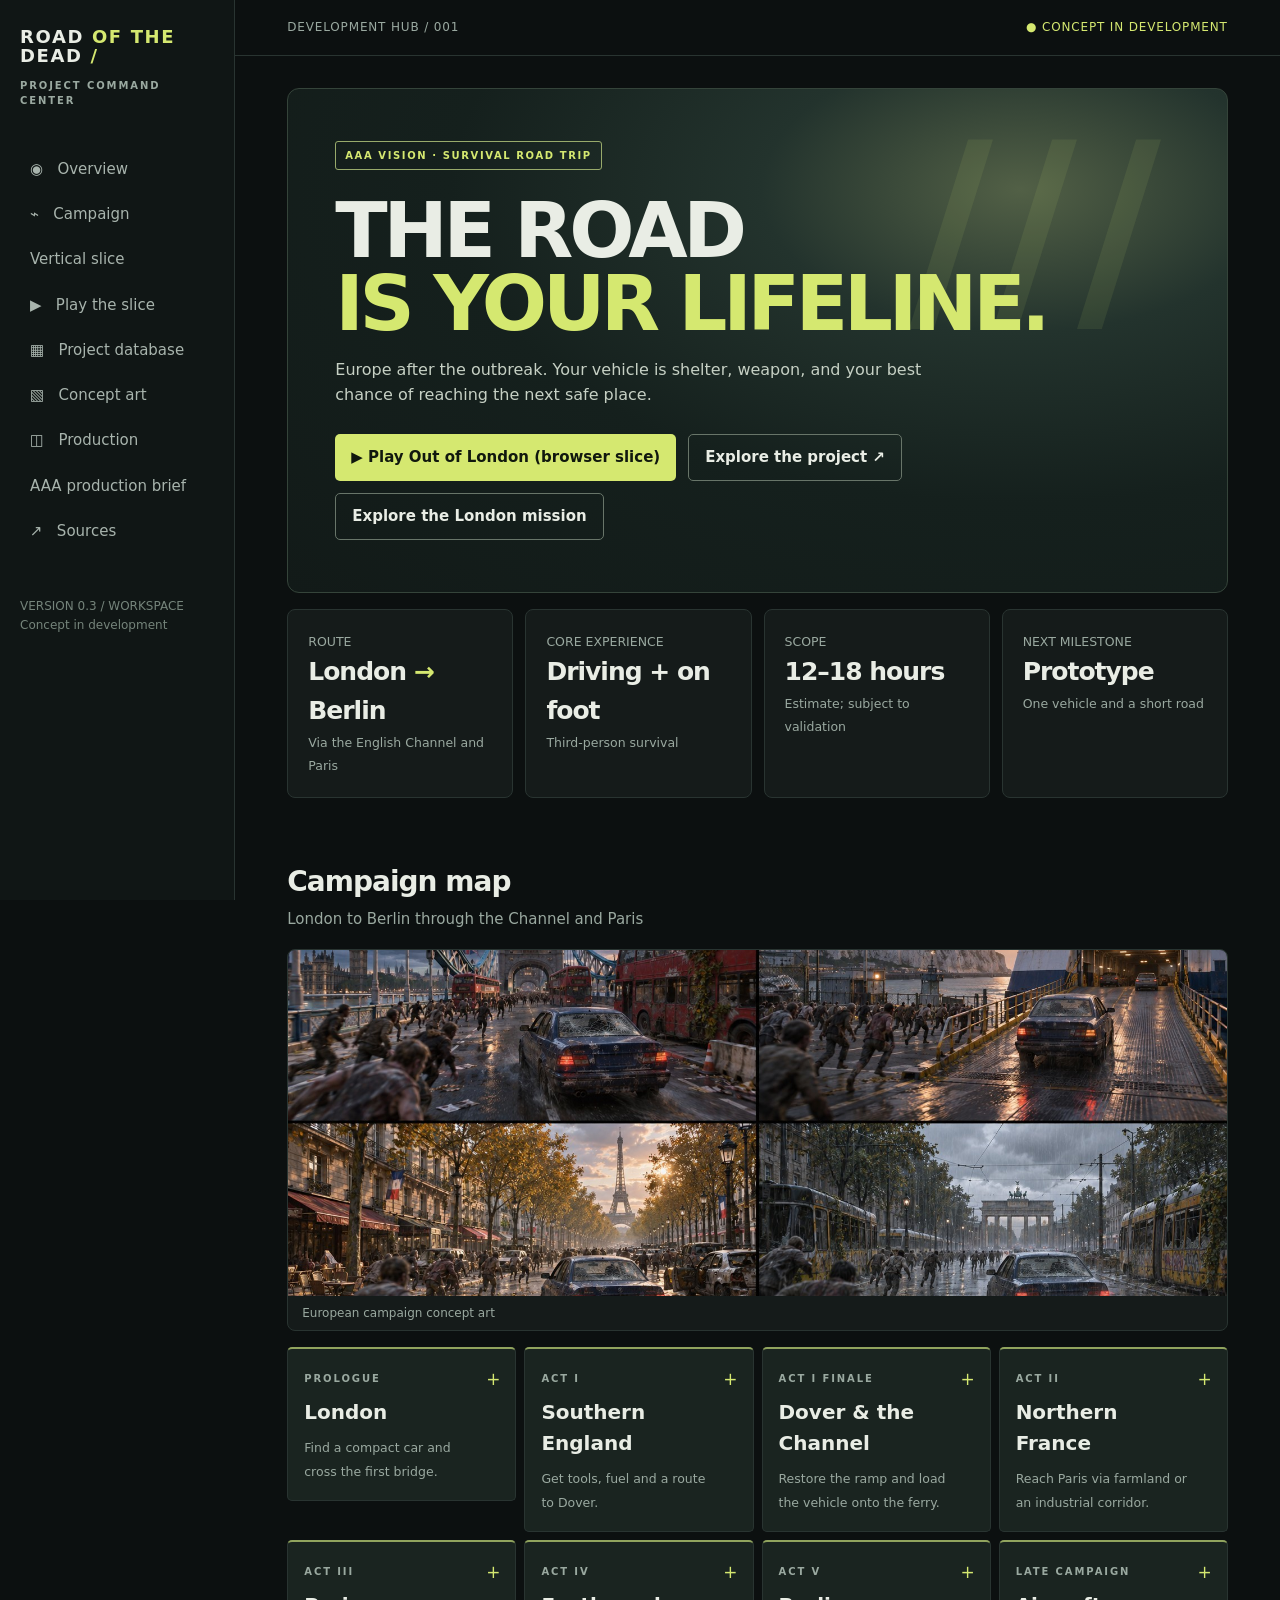
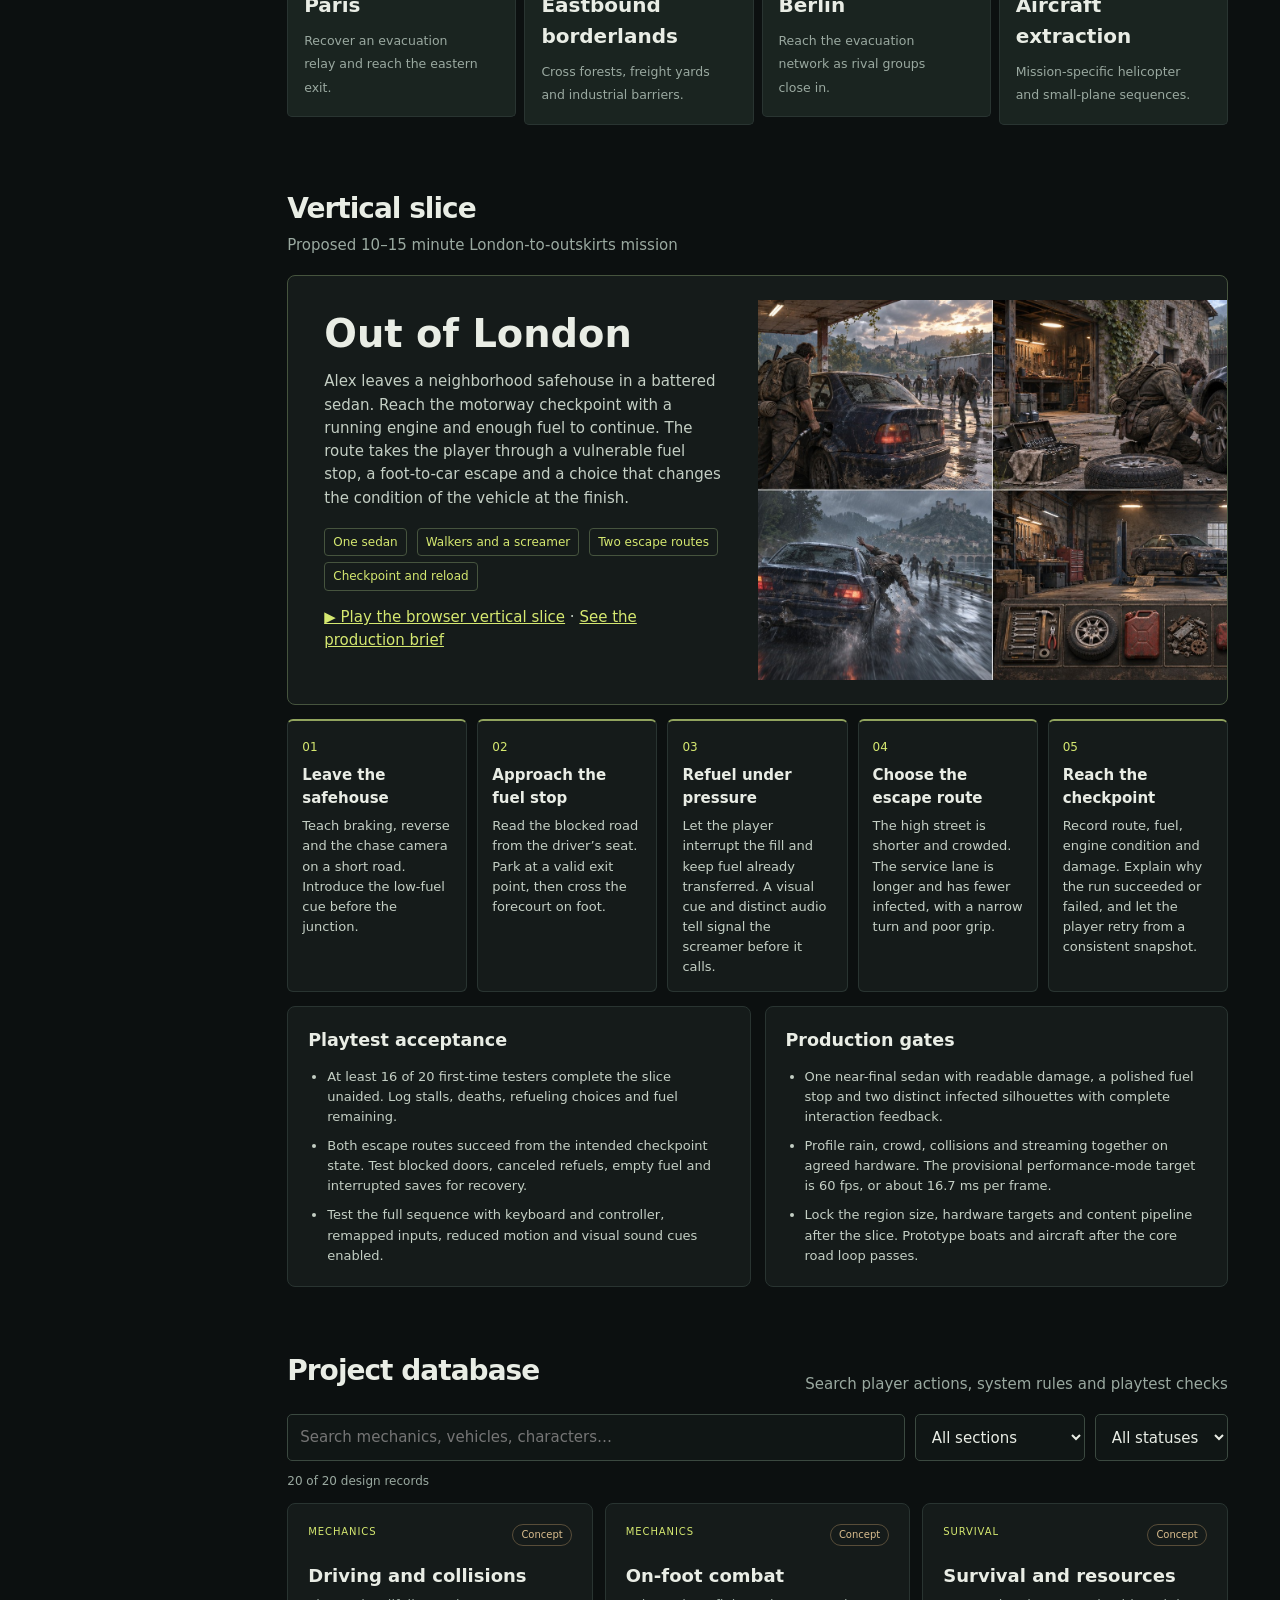
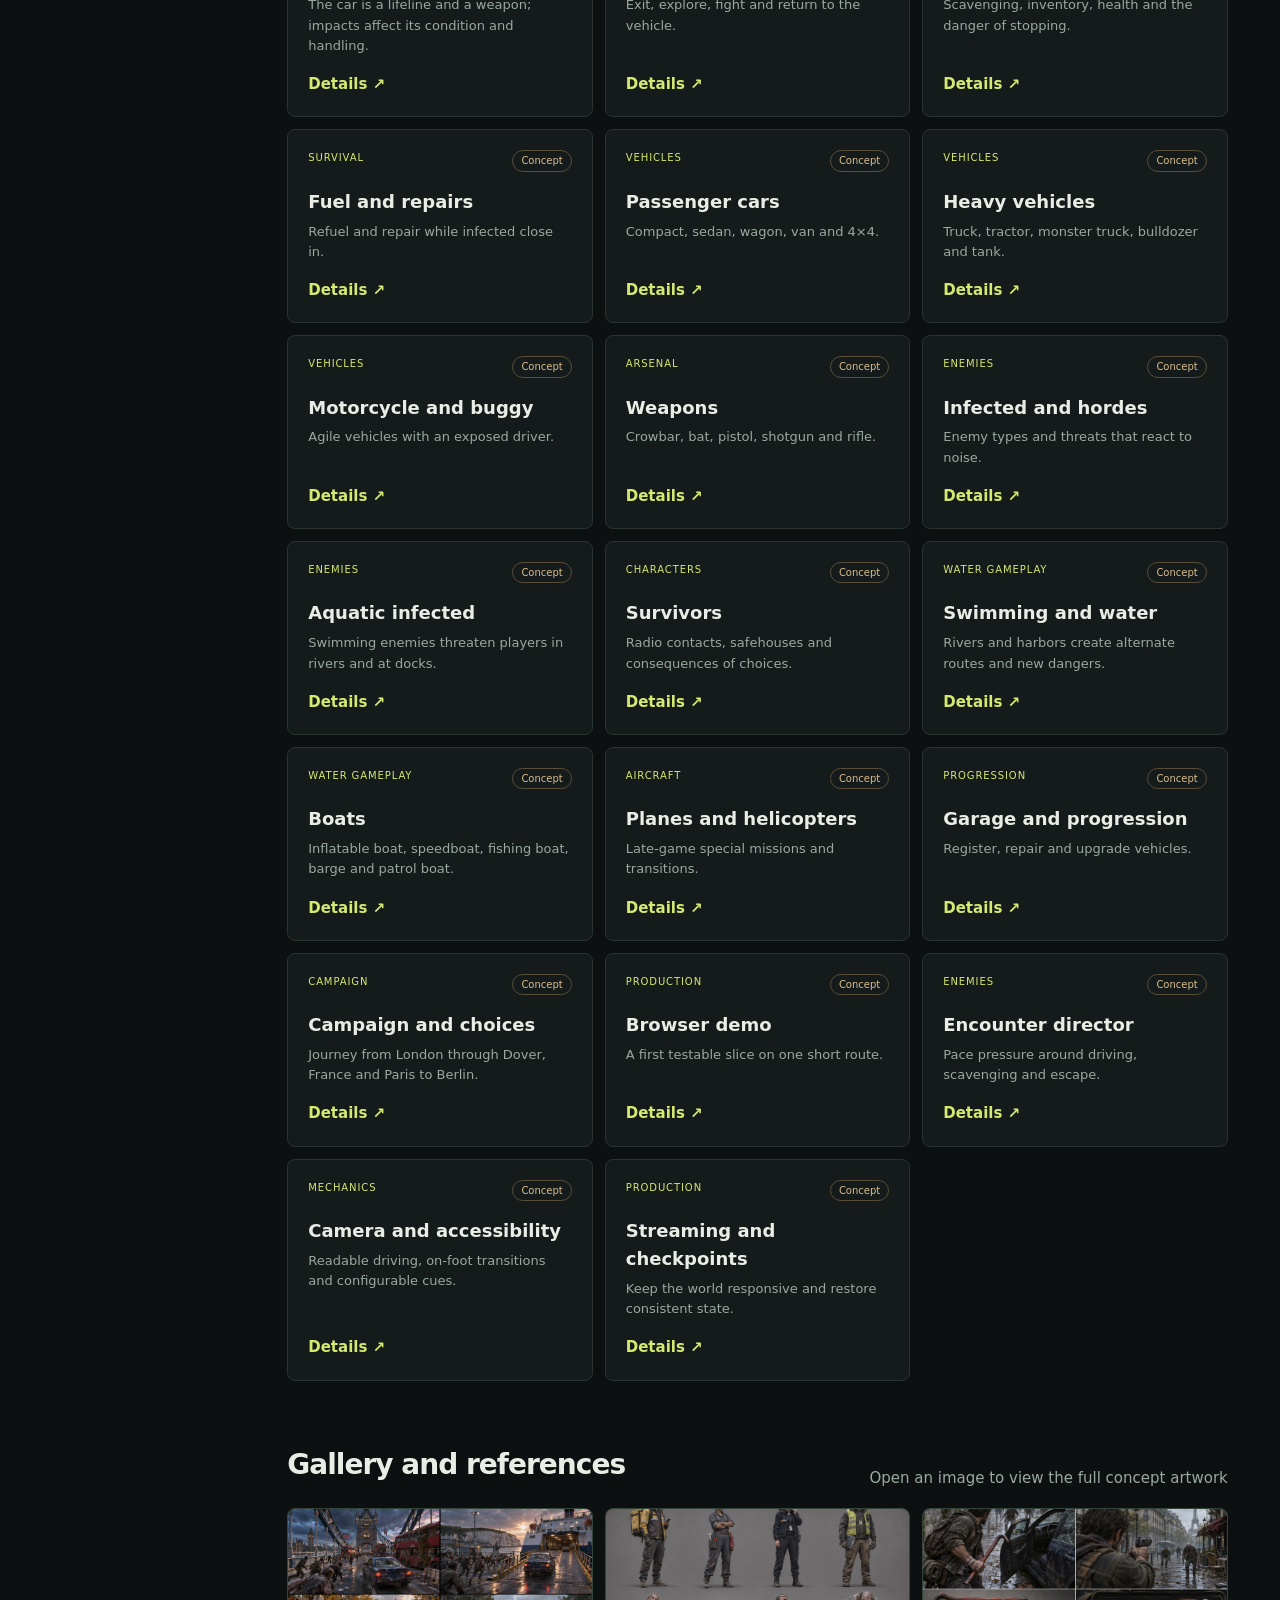
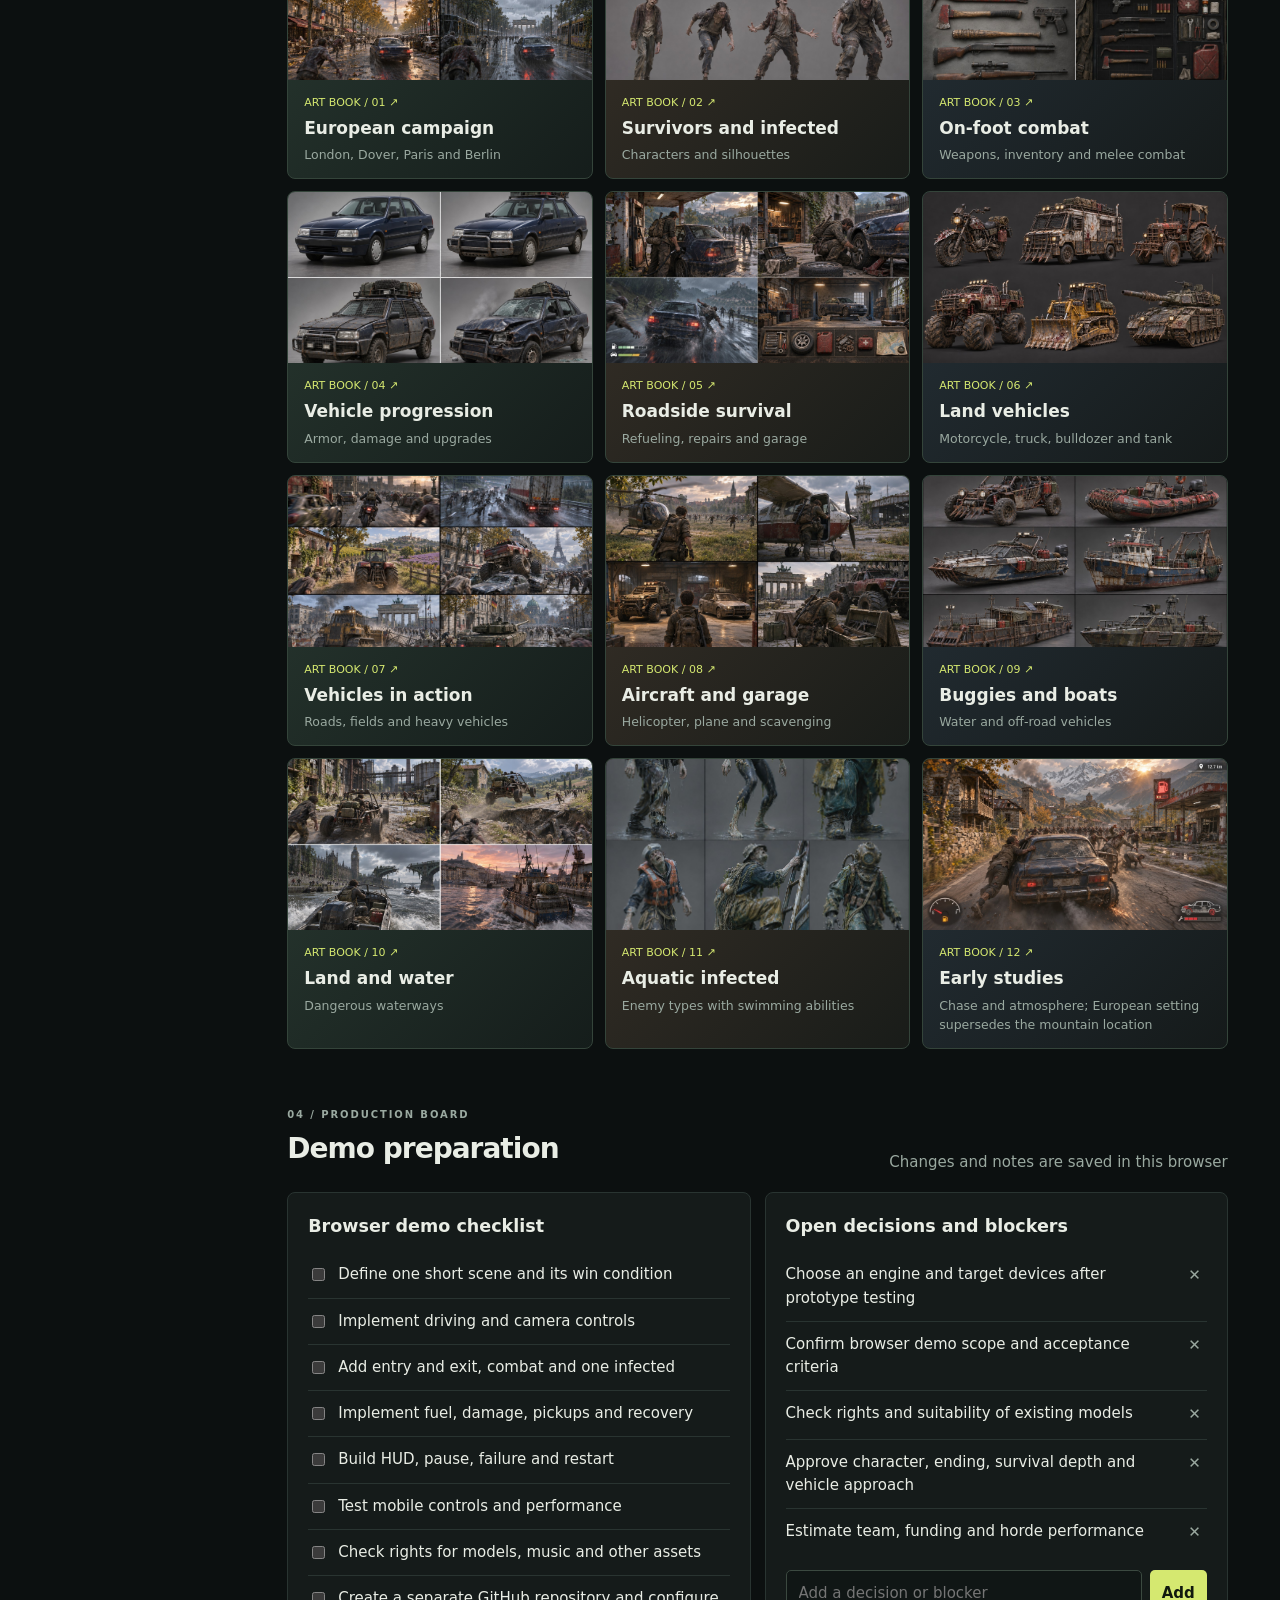
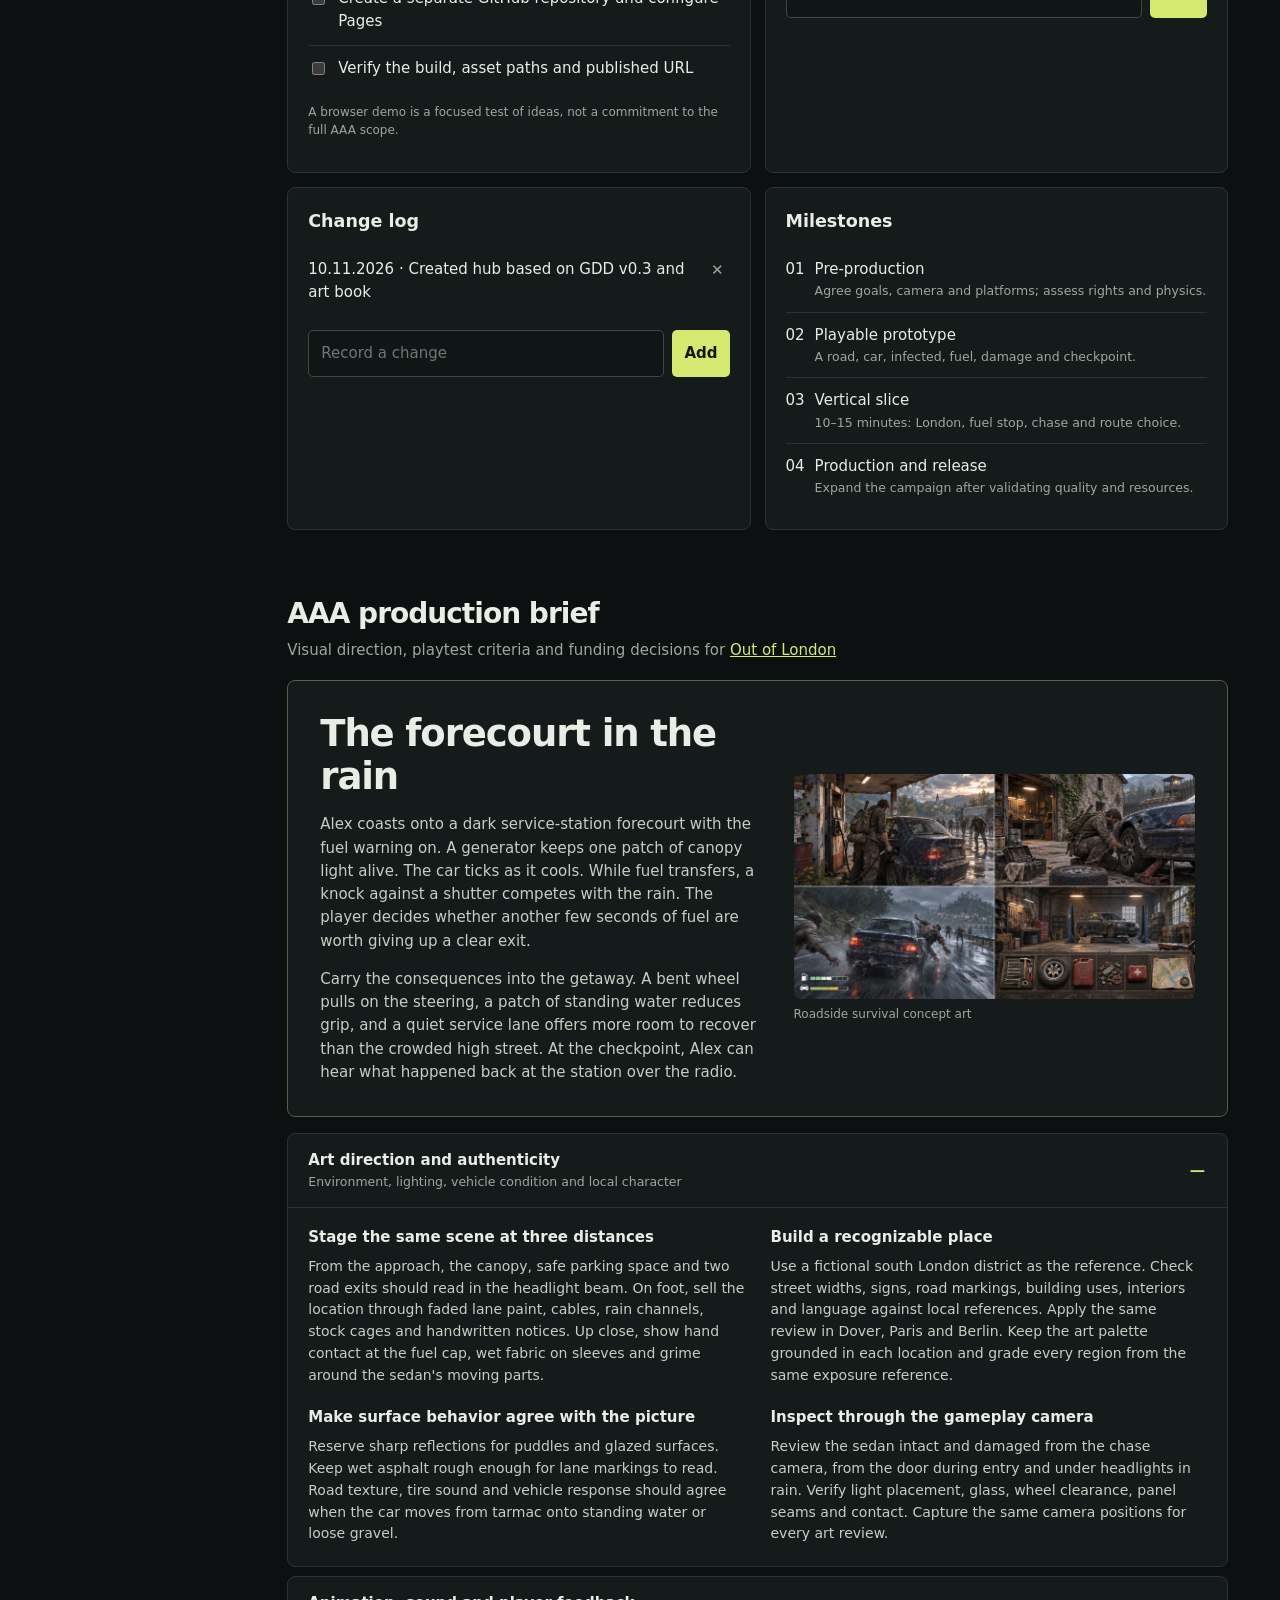
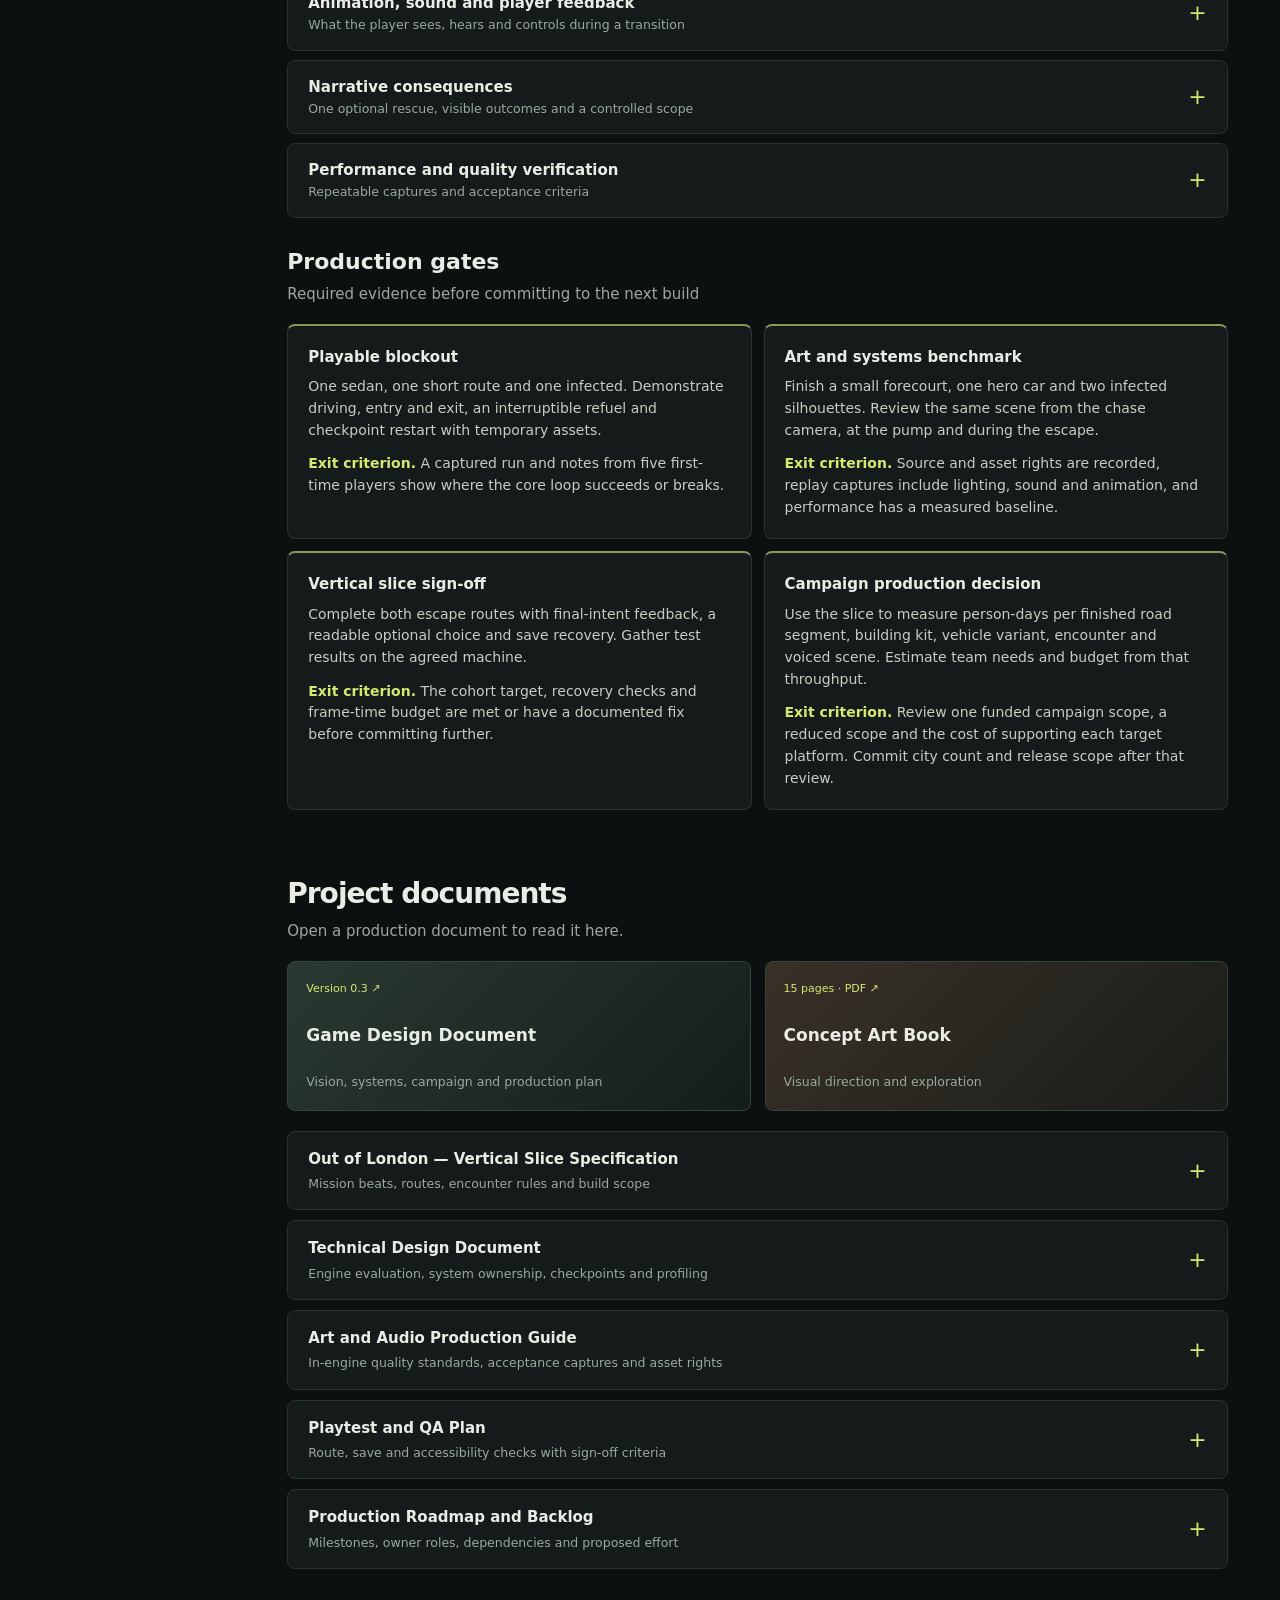
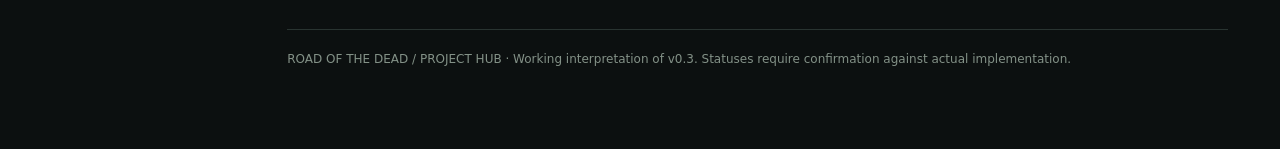
==== commit 24a6eb22: "Add game README, link the slice from the hub, fix approach-phase departure" ====
--- a/index.html
+++ b/index.html
@@ -221,7 +221,7 @@
 .document-route { padding: 12px 18px; border-left: 2px solid var(--acid); background: #1b251e; }
 .document-route ol { margin: 0; padding-left: 21px; }
 .document-route p { margin: 8px 0 0; }
-</style></head><body><aside><div class="brand">ROAD <span>OF THE</span><br>DEAD<span> /</span></div><div class="eyebrow" style="margin-top:12px">Project command center</div><nav class="nav"><a href="#overview">◉ &nbsp; Overview</a><a href="#campaign">⌁ &nbsp; Campaign</a><a href="#vertical-slice">Vertical slice</a><a href="#systems">▦ &nbsp; Project database</a><a href="#gallery">▧ &nbsp; Concept art</a><a href="#production">◫ &nbsp; Production</a><a href="#aaa-production">AAA production brief</a><a href="#sources">↗ &nbsp; Sources</a></nav><div class="side-foot">VERSION 0.3 / WORKSPACE<br>Concept in development</div></aside><main class="main"><div class="top"><span>DEVELOPMENT HUB / 001</span><span class="live">● CONCEPT IN DEVELOPMENT</span></div><div class="wrap"><section id="overview" class="hero"><div class="tag">AAA VISION · SURVIVAL ROAD TRIP</div><h1>THE ROAD<br><span>IS YOUR LIFELINE.</span></h1><p>Europe after the outbreak. Your vehicle is shelter, weapon, and your best chance of reaching the next safe place.</p><div class="hero-actions"><a class="btn" href="#systems">Explore the project ↗</a><a class="btn secondary" href="#vertical-slice">Explore the London mission</a></div></section><section class="section" style="margin-top:16px"><div class="stats"><div class="stat"><small>ROUTE</small><strong>London <em>→</em> Berlin</strong><small>Via the English Channel and Paris</small></div><div class="stat"><small>CORE EXPERIENCE</small><strong>Driving + on foot</strong><small>Third-person survival</small></div><div class="stat"><small>SCOPE</small><strong>12–18 hours</strong><small>Estimate; subject to validation</small></div><div class="stat"><small>NEXT MILESTONE</small><strong>Prototype</strong><small>One vehicle and a short road</small></div></div></section>
+</style></head><body><aside><div class="brand">ROAD <span>OF THE</span><br>DEAD<span> /</span></div><div class="eyebrow" style="margin-top:12px">Project command center</div><nav class="nav"><a href="#overview">◉ &nbsp; Overview</a><a href="#campaign">⌁ &nbsp; Campaign</a><a href="#vertical-slice">Vertical slice</a><a href="game/index.html">▶ &nbsp; Play the slice</a><a href="#systems">▦ &nbsp; Project database</a><a href="#gallery">▧ &nbsp; Concept art</a><a href="#production">◫ &nbsp; Production</a><a href="#aaa-production">AAA production brief</a><a href="#sources">↗ &nbsp; Sources</a></nav><div class="side-foot">VERSION 0.3 / WORKSPACE<br>Concept in development</div></aside><main class="main"><div class="top"><span>DEVELOPMENT HUB / 001</span><span class="live">● CONCEPT IN DEVELOPMENT</span></div><div class="wrap"><section id="overview" class="hero"><div class="tag">AAA VISION · SURVIVAL ROAD TRIP</div><h1>THE ROAD<br><span>IS YOUR LIFELINE.</span></h1><p>Europe after the outbreak. Your vehicle is shelter, weapon, and your best chance of reaching the next safe place.</p><div class="hero-actions"><a class="btn" href="game/index.html">▶ Play Out of London (browser slice)</a><a class="btn secondary" href="#systems">Explore the project ↗</a><a class="btn secondary" href="#vertical-slice">Explore the London mission</a></div></section><section class="section" style="margin-top:16px"><div class="stats"><div class="stat"><small>ROUTE</small><strong>London <em>→</em> Berlin</strong><small>Via the English Channel and Paris</small></div><div class="stat"><small>CORE EXPERIENCE</small><strong>Driving + on foot</strong><small>Third-person survival</small></div><div class="stat"><small>SCOPE</small><strong>12–18 hours</strong><small>Estimate; subject to validation</small></div><div class="stat"><small>NEXT MILESTONE</small><strong>Prototype</strong><small>One vehicle and a short road</small></div></div></section>
 <section id="campaign" class="section" aria-labelledby="campaign-title">
   <div class="heading"><div><h2 id="campaign-title">Campaign map</h2><p>London to Berlin through the Channel and Paris</p></div></div>
   <figure class="campaign-art">
@@ -246,7 +246,7 @@
       <h3>Out of London</h3>
       <p>Alex leaves a neighborhood safehouse in a battered sedan. Reach the motorway checkpoint with a running engine and enough fuel to continue. The route takes the player through a vulnerable fuel stop, a foot-to-car escape and a choice that changes the condition of the vehicle at the finish.</p>
       <ul class="slice-scope" aria-label="Playable scope"><li>One sedan</li><li>Walkers and a screamer</li><li>Two escape routes</li><li>Checkpoint and reload</li></ul>
-      <p><a class="quality-link" href="#aaa-production">See the production brief</a></p>
+      <p><a class="quality-link" href="game/index.html">▶ Play the browser vertical slice</a> · <a class="quality-link" href="#aaa-production">See the production brief</a></p>
     </div>
     <img src="docs/concept-05.jpg" width="1672" height="941" loading="lazy" alt="Roadside survival concept art showing fuel stops, repairs and the garage">
   </div>
